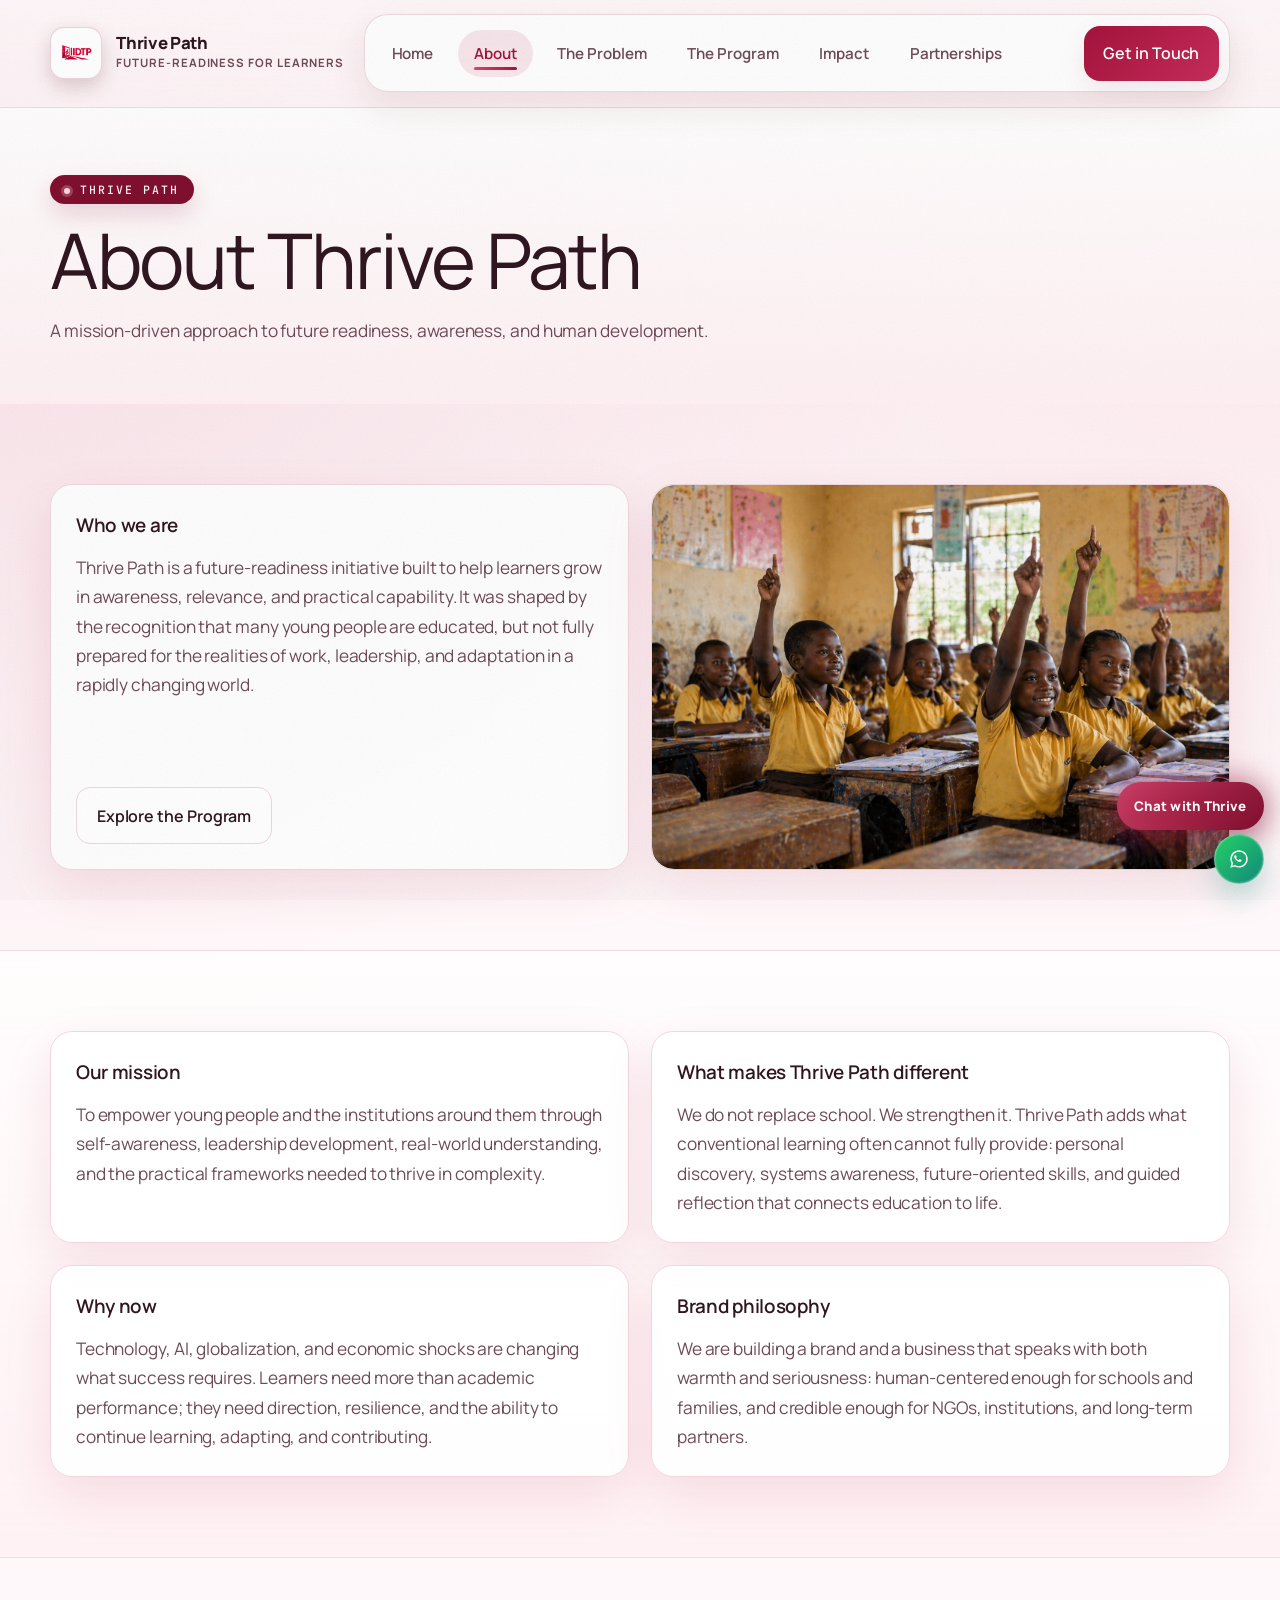
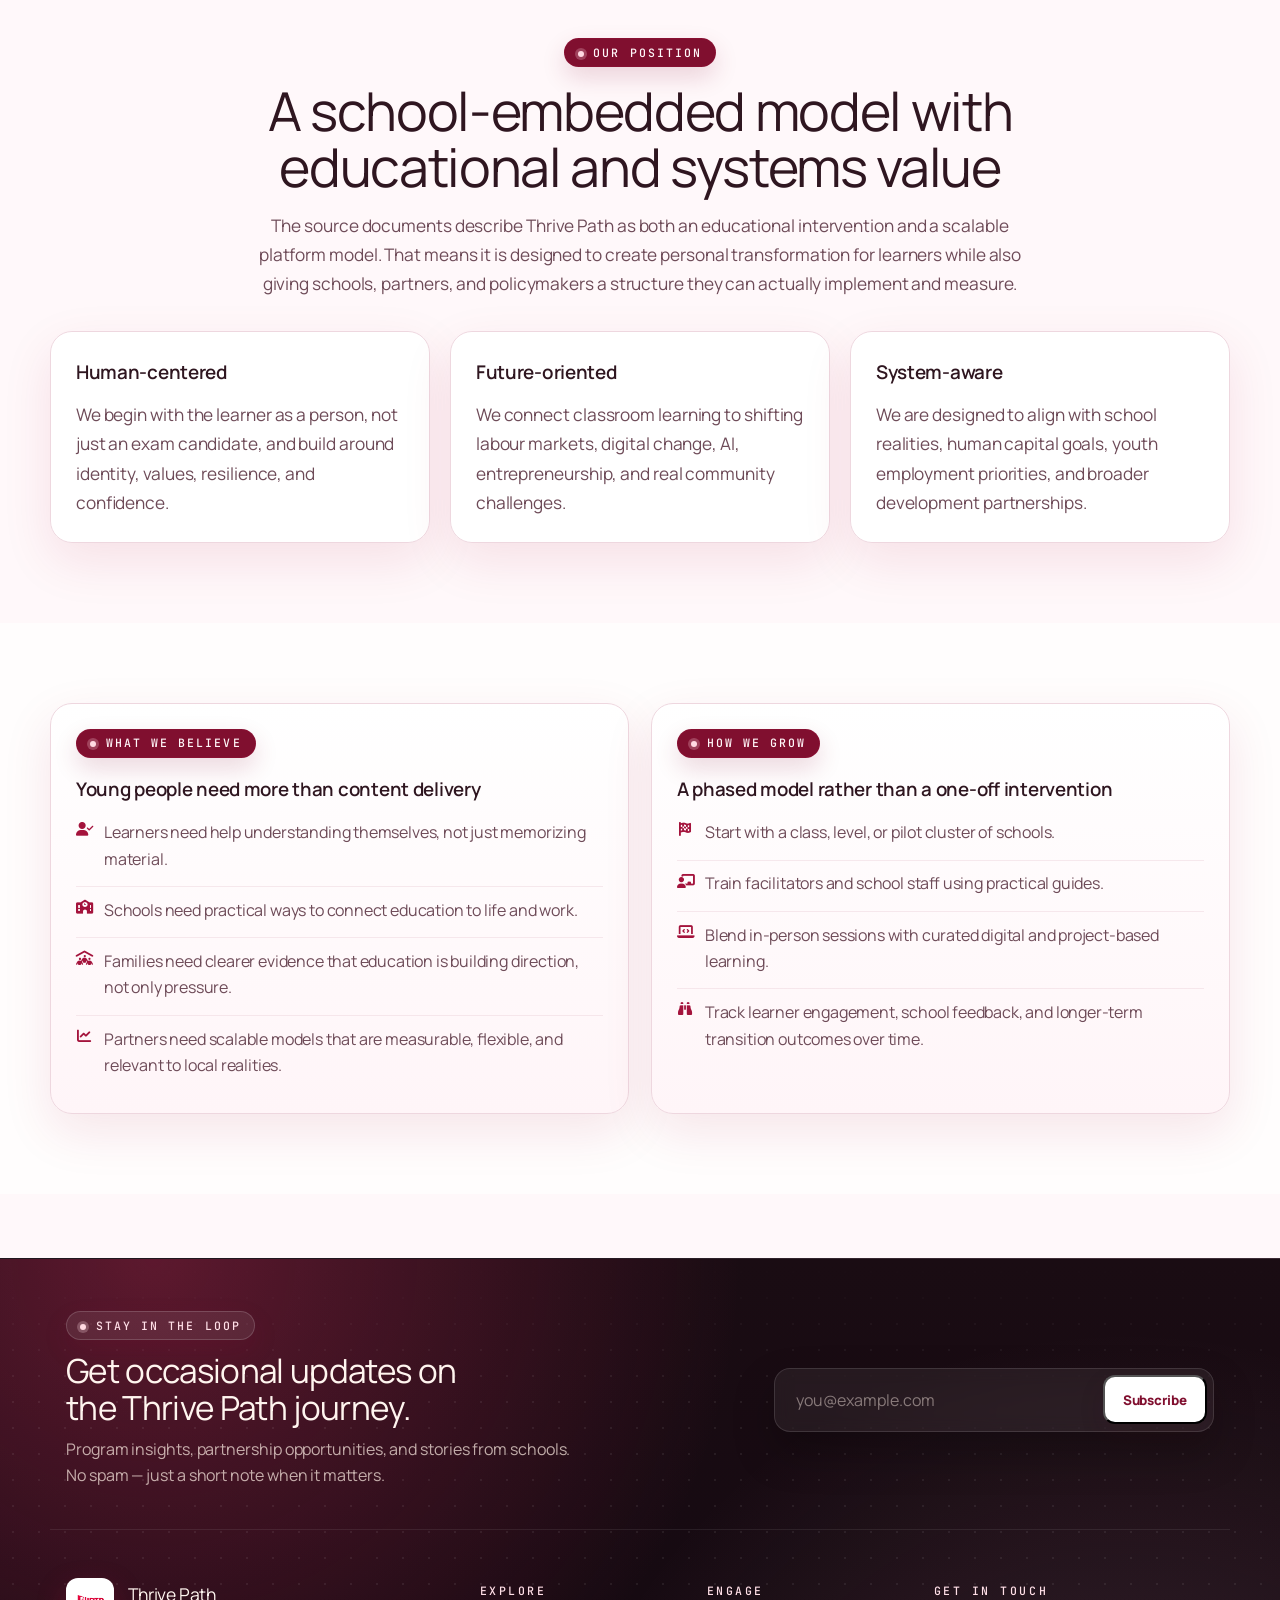
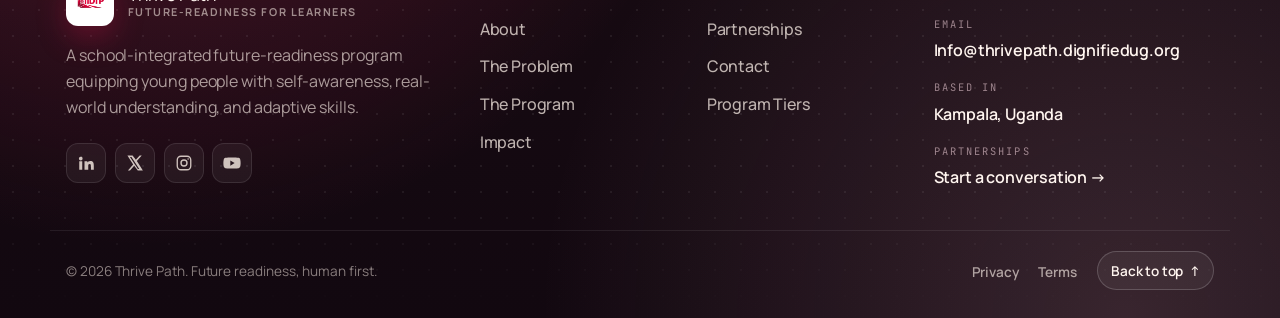
==== about.html @ e45f413d "latest" ====
<!DOCTYPE html>
<html lang="en">
<head>
<meta charset="UTF-8" />
<meta name="viewport" content="width=device-width, initial-scale=1.0" />
<title>Thrive Path | About</title>
<link rel="stylesheet" href="styles.css?v=20260426" />
<link rel="stylesheet" href="https://cdnjs.cloudflare.com/ajax/libs/font-awesome/6.5.2/css/all.min.css" />
</head>
<body class="page-about">
<nav class="navbar">
  <div class="nav-container">
    <a href="index.html" class="logo">
      <span class="logo-mark logo-mark-image"><img class="logo-image" src="assets/IDPT.png" alt="Thrive Path logo" /></span>
      <span class="logo-lockup">
        <span class="logo-text">Thrive Path</span>
        <span class="logo-tag">Future-readiness for learners</span>
      </span>
    </a>
    <button class="nav-toggle" type="button" aria-expanded="false" aria-controls="site-menu" aria-label="Open navigation menu">
      <span class="nav-toggle-bar"></span>
      <span class="nav-toggle-bar"></span>
      <span class="nav-toggle-bar"></span>
    </button>
    <div class="nav-panel" id="site-menu">
      <ul class="nav-links">
        <li><a href="index.html">Home</a></li>
        <li><a href="about.html" class="active">About</a></li>
        <li><a href="problem.html">The Problem</a></li>
        <li><a href="program.html">The Program</a></li>
        <li><a href="impact.html">Impact</a></li>
        <li><a href="partnerships.html">Partnerships</a></li>
      </ul>
      <div class="nav-cta"><a href="contact.html" class="btn-primary">Get in Touch</a></div>
    </div>
  </div>
</nav>
<section class="page-hero">
  <div class="container">
    <p class="eyebrow">Thrive Path</p>
    <h1>About Thrive Path</h1>
    <p>A mission-driven approach to future readiness, awareness, and human development.</p>
  </div>
</section>

<section class="section">
  <div class="container two-column">
    <div class="content-card"><h3>Who we are</h3><p>Thrive Path is a future-readiness initiative built to help learners grow in awareness, relevance, and practical capability. It was shaped by the recognition that many young people are educated, but not fully prepared for the realities of work, leadership, and adaptation in a rapidly changing world.</p><div class="card-actions"><a class="btn btn-outline" href="program.html">Explore the Program</a></div></div>
    <div class="image-card"><img src="assets/school.png" alt="School community and learning environment"></div>
  </div>
</section>
<section class="section section-soft">
  <div class="container content-grid">
    <div class="content-card"><h3>Our mission</h3><p>To empower young people and the institutions around them through self-awareness, leadership development, real-world understanding, and the practical frameworks needed to thrive in complexity.</p></div>
    <div class="content-card"><h3>What makes Thrive Path different</h3><p>We do not replace school. We strengthen it. Thrive Path adds what conventional learning often cannot fully provide: personal discovery, systems awareness, future-oriented skills, and guided reflection that connects education to life.</p></div>
    <div class="content-card"><h3>Why now</h3><p>Technology, AI, globalization, and economic shocks are changing what success requires. Learners need more than academic performance; they need direction, resilience, and the ability to continue learning, adapting, and contributing.</p></div>
    <div class="content-card"><h3>Brand philosophy</h3><p>We are building a brand and a business that speaks with both warmth and seriousness: human-centered enough for schools and families, and credible enough for NGOs, institutions, and long-term partners.</p></div>
  </div>
</section>

<section class="section">
  <div class="container">
    <div class="section-heading center">
      <p class="eyebrow">Our Position</p>
      <h2>A school-embedded model with educational and systems value</h2>
      <p>The source documents describe Thrive Path as both an educational intervention and a scalable platform model. That means it is designed to create personal transformation for learners while also giving schools, partners, and policymakers a structure they can actually implement and measure.</p>
    </div>
    <div class="card-grid three">
      <div class="audience-card"><h3>Human-centered</h3><p>We begin with the learner as a person, not just an exam candidate, and build around identity, values, resilience, and confidence.</p></div>
      <div class="audience-card"><h3>Future-oriented</h3><p>We connect classroom learning to shifting labour markets, digital change, AI, entrepreneurship, and real community challenges.</p></div>
      <div class="audience-card"><h3>System-aware</h3><p>We are designed to align with school realities, human capital goals, youth employment priorities, and broader development partnerships.</p></div>
    </div>
  </div>
</section>

<section class="section section-light">
  <div class="container two-column">
    <div class="panel-card">
      <p class="eyebrow">What We Believe</p>
      <h3>Young people need more than content delivery</h3>
      <ul class="list list-modern-about">
        <li><i class="fa-solid fa-user-check" aria-hidden="true"></i><span>Learners need help understanding themselves, not just memorizing material.</span></li>
        <li><i class="fa-solid fa-school" aria-hidden="true"></i><span>Schools need practical ways to connect education to life and work.</span></li>
        <li><i class="fa-solid fa-people-roof" aria-hidden="true"></i><span>Families need clearer evidence that education is building direction, not only pressure.</span></li>
        <li><i class="fa-solid fa-chart-line" aria-hidden="true"></i><span>Partners need scalable models that are measurable, flexible, and relevant to local realities.</span></li>
      </ul>
    </div>
    <div class="panel-card">
      <p class="eyebrow">How We Grow</p>
      <h3>A phased model rather than a one-off intervention</h3>
      <ul class="list list-modern-about">
        <li><i class="fa-solid fa-flag-checkered" aria-hidden="true"></i><span>Start with a class, level, or pilot cluster of schools.</span></li>
        <li><i class="fa-solid fa-chalkboard-user" aria-hidden="true"></i><span>Train facilitators and school staff using practical guides.</span></li>
        <li><i class="fa-solid fa-laptop-code" aria-hidden="true"></i><span>Blend in-person sessions with curated digital and project-based learning.</span></li>
        <li><i class="fa-solid fa-binoculars" aria-hidden="true"></i><span>Track learner engagement, school feedback, and longer-term transition outcomes over time.</span></li>
      </ul>
    </div>
  </div>
</section>

<footer class="site-footer">
  <div class="footer-wash" aria-hidden="true"></div>
  <div class="container footer-cta">
    <div class="footer-cta-copy">
      <p class="eyebrow eyebrow-light">Stay in the loop</p>
      <h2>Get occasional updates on the Thrive Path journey.</h2>
      <p>Program insights, partnership opportunities, and stories from schools. No spam &mdash; just a short note when it matters.</p>
    </div>
    <form class="footer-subscribe" onsubmit="event.preventDefault(); this.querySelector('.footer-subscribe-msg').hidden=false; this.reset();">
      <label class="sr-only" for="footer-email">Email address</label>
      <div class="footer-subscribe-row">
        <input id="footer-email" type="email" name="email" placeholder="you@example.com" required autocomplete="email" />
        <button type="submit" class="btn btn-solid">Subscribe</button>
      </div>
      <p class="footer-subscribe-msg" hidden>Thanks &mdash; we&rsquo;ll be in touch.</p>
    </form>
  </div>

  <div class="container footer-grid">
    <div class="footer-brand-col">
      <div class="footer-brand">
        <span class="logo-mark logo-mark-image"><img class="logo-image" src="assets/IDPT.png" alt="Thrive Path logo" /></span>
        <span class="footer-brand-text">
          <span class="logo-text">Thrive Path</span>
          <span class="logo-tag">Future-readiness for learners</span>
        </span>
      </div>
      <p class="footer-text">A school-integrated future-readiness program equipping young people with self-awareness, real-world understanding, and adaptive skills.</p>
      <ul class="footer-social" aria-label="Social links">
        <li><a href="#" aria-label="LinkedIn" title="LinkedIn"><svg viewBox="0 0 24 24" width="18" height="18" fill="currentColor" aria-hidden="true"><path d="M4.98 3.5A2.5 2.5 0 1 1 5 8.5a2.5 2.5 0 0 1-.02-5zM3 9.75h4V21H3zM10 9.75h3.8v1.55h.05c.53-.95 1.83-1.95 3.77-1.95 4.03 0 4.78 2.55 4.78 5.87V21H18.6v-4.9c0-1.17-.02-2.68-1.67-2.68-1.67 0-1.93 1.27-1.93 2.59V21H10z"/></svg></a></li>
        <li><a href="#" aria-label="X" title="X"><svg viewBox="0 0 24 24" width="18" height="18" fill="currentColor" aria-hidden="true"><path d="M18.244 2H21l-6.52 7.45L22.5 22h-6.77l-4.79-6.24L5.3 22H2.54l6.99-7.98L1.9 2h6.91l4.33 5.73L18.244 2zm-2.37 18h1.86L7.24 4H5.28l10.595 16z"/></svg></a></li>
        <li><a href="#" aria-label="Instagram" title="Instagram"><svg viewBox="0 0 24 24" width="18" height="18" fill="none" stroke="currentColor" stroke-width="1.8" aria-hidden="true"><rect x="3" y="3" width="18" height="18" rx="5"/><circle cx="12" cy="12" r="4"/><circle cx="17.5" cy="6.5" r="1" fill="currentColor" stroke="none"/></svg></a></li>
        <li><a href="#" aria-label="YouTube" title="YouTube"><svg viewBox="0 0 24 24" width="18" height="18" fill="currentColor" aria-hidden="true"><path d="M23 7.2a3 3 0 0 0-2.1-2.1C19.1 4.6 12 4.6 12 4.6s-7.1 0-8.9.5A3 3 0 0 0 1 7.2C.5 9 .5 12 .5 12s0 3 .5 4.8a3 3 0 0 0 2.1 2.1c1.8.5 8.9.5 8.9.5s7.1 0 8.9-.5a3 3 0 0 0 2.1-2.1c.5-1.8.5-4.8.5-4.8s0-3-.5-4.8zM9.75 15.5v-7L15.5 12z"/></svg></a></li>
      </ul>
    </div>

    <div class="footer-col">
      <h4>Explore</h4>
      <ul class="footer-links">
        <li><a href="about.html">About</a></li>
        <li><a href="problem.html">The Problem</a></li>
        <li><a href="program.html">The Program</a></li>
        <li><a href="impact.html">Impact</a></li>
      </ul>
    </div>

    <div class="footer-col">
      <h4>Engage</h4>
      <ul class="footer-links">
        <li><a href="partnerships.html">Partnerships</a></li>
        <li><a href="contact.html">Contact</a></li>
        <li><a href="partnerships.html#pricing">Program Tiers</a></li>
      </ul>
    </div>

    <div class="footer-col footer-contact">
      <h4>Get in touch</h4>
      <ul class="footer-contact-list">
        <li>
          <span class="footer-contact-label">Email</span>
          <a href="mailto:Info@thrivepath.dignifiedug.org">Info@thrivepath.dignifiedug.org</a>
        </li>
        <li>
          <span class="footer-contact-label">Based in</span>
          <span>Kampala, Uganda</span>
        </li>
        <li>
          <span class="footer-contact-label">Partnerships</span>
          <a href="contact.html">Start a conversation &rarr;</a>
        </li>
      </ul>
    </div>
  </div>

  <div class="container footer-bottom">
    <p>&copy; 2026 Thrive Path. Future readiness, human first.</p>
    <ul class="footer-meta">
      <li><a href="#">Privacy</a></li>
      <li><a href="#">Terms</a></li>
      <li><a href="#top" class="footer-top">Back to top <span aria-hidden="true">&uarr;</span></a></li>
    </ul>
  </div>
</footer>
<script src="script.js?v=20260427"></script>
</body>
</html>
---- styles.css ----
@import url('https://fonts.googleapis.com/css2?family=Manrope:wght@300..800&family=Instrument+Serif:ital@0;1&family=JetBrains+Mono:wght@400;500;600&display=swap');

:root{
  --primary:#A4133C;
  --primary-2:#C72C5A;
  --primary-deep:#800F2F;
  --primary-soft:#F7DCE3;
  --primary-wash:#FFF1F4;
  --secondary:#B11D46;
  --secondary-2:#D1496E;
  --accent:#E7A8BA;
  --accent-soft:#FCEEF2;
  --text:#2F1620;
  --muted:#6E4B58;
  --bg:#fff8fa;
  --bg-2:#fff1f4;
  --surface:#ffffff;
  --surface-2:#fff6f8;
  --line:#eed7df;
  --shadow:0 18px 50px rgba(164,19,60,.10);
  --shadow-soft:0 10px 28px rgba(96,25,44,.08);
  --radius:22px;
  --container:1180px;
}


*{margin:0;padding:0;box-sizing:border-box}
html{scroll-behavior:auto}
body{
  font-family:'Manrope',-apple-system,BlinkMacSystemFont,'Segoe UI',Arial,sans-serif;
  font-feature-settings:'ss01','ss02','cv11','liga','kern';
  background:
    radial-gradient(circle at top left, rgba(201,24,74,.12), transparent 28%),
    radial-gradient(circle at top right, rgba(255,117,143,.12), transparent 24%),
    var(--bg);
  color:var(--text);
  line-height:1.65;
  letter-spacing:-.011em;
}
a{text-decoration:none;color:inherit}
img{max-width:100%;display:block}
.container{
  width:calc(100% - 2rem);
  max-width:var(--container);
  margin:0 auto;
}
.home-page{
  background:#f6f1eb;
}
.navbar{
  position:sticky;top:0;z-index:1000;
  padding:.9rem 0;
  background:linear-gradient(180deg, rgba(255,248,250,.95) 0%, rgba(255,248,250,.78) 100%);
  -webkit-backdrop-filter:blur(16px);
  backdrop-filter:blur(16px);
  border-bottom:1px solid rgba(238,215,223,.85);
}
.home-page .navbar{
  background:linear-gradient(180deg, rgba(22,14,10,.78) 0%, rgba(22,14,10,.42) 100%);
  border-bottom:1px solid rgba(255,255,255,.12);
}
.nav-container{
  width:min(var(--container),calc(100% - 2rem));
  margin:0 auto;
  display:flex;align-items:center;justify-content:space-between;gap:1.25rem;
}
.logo{display:flex;align-items:center;gap:.9rem;font-weight:800;flex-shrink:0}
.logo-mark{
  width:56px;height:56px;border-radius:18px;
  display:inline-flex;align-items:center;justify-content:center;
  background:linear-gradient(135deg,var(--secondary-2),var(--primary));
  color:#fff;font-weight:800;box-shadow:var(--shadow-soft)
}
.logo-mark-image{
  overflow:hidden;
  padding:6px;
  background:#ffffff;
  border:1px solid rgba(164,19,60,.18);
  box-shadow:0 8px 20px rgba(60,6,24,.18), inset 0 0 0 1px rgba(255,255,255,.6);
}
.home-page .logo-mark-image{
  background:#ffffff;
  border-color:rgba(255,255,255,.7);
  box-shadow:0 10px 24px rgba(0,0,0,.35), inset 0 0 0 1px rgba(255,255,255,.6);
}
.logo-image{
  width:100%;
  height:100%;
  object-fit:contain;
  display:block;
}
.logo-lockup{display:flex;flex-direction:column;gap:.05rem}
.logo-text{font-size:1.05rem;letter-spacing:-.02em;line-height:1.1}
.logo-tag{
  font-size:.72rem;
  letter-spacing:.08em;
  text-transform:uppercase;
  color:var(--muted);
  font-weight:700;
}
.home-page .logo-text,
.home-page .logo-tag{
  color:#f6ede4;
}
.home-page .logo-mark{
  background:#ffffff;
  box-shadow:none;
}
.nav-panel{
  display:flex;
  align-items:center;
  justify-content:space-between;
  gap:.9rem;
  flex:1;
  padding:.65rem;
  border:1px solid rgba(238,215,223,.95);
  border-radius:24px;
  background:rgba(255,255,255,.82);
  box-shadow:0 14px 36px rgba(96,25,44,.10);
}
.home-page .nav-panel{
  background:rgba(42,28,21,.5);
  border-color:rgba(255,255,255,.12);
  box-shadow:0 14px 36px rgba(0,0,0,.22);
}
.nav-toggle{
  display:none;
  width:34px;
  height:34px;
  padding:0;
  border:none;
  border-radius:0;
  background:transparent;
  color:#7c8794;
  align-items:center;
  justify-content:center;
  flex-direction:column;
  gap:5px;
  cursor:pointer;
}
.nav-toggle:focus-visible{
  outline:2px solid rgba(164,19,60,.22);
  outline-offset:4px;
}
.nav-toggle-bar{
  display:block;
  width:22px;
  height:2.5px;
  border-radius:999px;
  background:currentColor;
  transform-origin:center;
  transition:transform .12s ease, opacity .12s ease;
}
.nav-toggle-bar + .nav-toggle-bar{margin-top:0}
.nav-toggle[aria-expanded="true"] .nav-toggle-bar:nth-child(1){
  transform:translateY(6.5px) rotate(45deg);
}
.nav-toggle[aria-expanded="true"] .nav-toggle-bar:nth-child(2){
  opacity:0;
}
.nav-toggle[aria-expanded="true"] .nav-toggle-bar:nth-child(3){
  transform:translateY(-6.5px) rotate(-45deg);
}
.nav-links{
  list-style:none;
  display:flex;
  gap:.55rem;
  flex-wrap:wrap;
  align-items:center;
}
.nav-links a{
  color:var(--muted);
  font-size:.95rem;
  font-weight:700;
  padding:.8rem 1rem;
  position:relative;
  transition:color .12s ease, background-color .12s ease;
  border-radius:999px;
  line-height:1;
}
.home-page .nav-links a{
  color:rgba(255,245,235,.82);
}
.nav-links a:hover,
.nav-links a.active{
  color:var(--primary);
  background:linear-gradient(180deg, rgba(164,19,60,.10) 0%, rgba(201,24,74,.10) 100%);
}
.home-page .nav-links a:hover,
.home-page .nav-links a.active{
  color:#fff6ea;
  background:rgba(255,255,255,.08);
}
.nav-links a.active::after{
  content:"";position:absolute;left:1rem;right:1rem;bottom:.45rem;height:3px;
  background:linear-gradient(90deg,var(--secondary-2),var(--primary));
  border-radius:999px;
}
.home-page .nav-links a.active::after{
  background:linear-gradient(90deg, var(--primary-soft), var(--primary-2));
}
.nav-cta .btn-primary{
  display:inline-flex;align-items:center;justify-content:center;
  min-height:52px;
  padding:.9rem 1.2rem;border-radius:16px;
  background:linear-gradient(135deg,var(--primary),var(--primary-2));
  color:#fff;font-weight:700;box-shadow:var(--shadow-soft);
  transition:background-color .12s ease, box-shadow .12s ease;
}
.home-page .nav-cta .btn-primary{
  background:linear-gradient(135deg, var(--secondary-2), var(--primary-deep));
  color:#fff7f9;
}
.nav-cta .btn-primary:hover,
.nav-cta .btn-primary.active{
  box-shadow:0 12px 24px rgba(164,19,60,.16);
}
.nav-cta .btn-primary.active{
  background:linear-gradient(135deg,var(--secondary-2),var(--primary));
}
.hero{
  padding:5.8rem 0 4.5rem;
}
.home-page .hero{
  position:relative;
  min-height:calc(100vh - 88px);
  padding:8.5rem 0 6rem;
  display:flex;
  align-items:flex-end;
  background:
    linear-gradient(90deg, rgba(18,11,7,.82) 0%, rgba(18,11,7,.55) 38%, rgba(18,11,7,.35) 100%),
    linear-gradient(180deg, rgba(14,9,6,.42) 0%, rgba(14,9,6,.16) 32%, rgba(14,9,6,.56) 100%),
    url("assets/lamps.jpg") center center / cover no-repeat;
}
.home-page .hero::after{
  content:"";
  position:absolute;
  inset:0;
  background:
    radial-gradient(circle at 72% 32%, rgba(231,168,186,.22), transparent 18%),
    radial-gradient(circle at 84% 18%, rgba(164,19,60,.14), transparent 16%);
  pointer-events:none;
}
.hero-grid,.two-column,.highlight-block,.footer-grid,.callout,.content-grid,.metric-grid,.timeline-grid,.three-column{
  display:grid;gap:1.35rem
}
.hero-grid{grid-template-columns:1.03fr .97fr;align-items:center}
.home-page .hero-grid{
  position:relative;
  z-index:1;
  grid-template-columns:minmax(0, 760px);
}
p.eyebrow,
.page-hero p.eyebrow,
.section p.eyebrow,
.media-note p.eyebrow{
  display:inline-block;
  margin-bottom:1rem;
  padding:.48rem .82rem;
  border:1px solid rgba(164,19,60,.22);
  border-radius:999px;
  background:var(--primary-deep);
  color:#fff7f9;
  text-transform:uppercase;
  letter-spacing:.14em;
  font-size:.9rem;
  font-weight:800;
  line-height:1;
  max-width:max-content;
  box-shadow:0 10px 24px rgba(128,15,47,.16);
}
p.eyebrow::before,
.page-hero p.eyebrow::before,
.section p.eyebrow::before,
.media-note p.eyebrow::before{
  content:none;
}
.home-page p.eyebrow{
  border-color:rgba(255,255,255,.14);
  background:#fff7f9;
  color:var(--primary-deep);
  text-shadow:0 1px 8px rgba(0,0,0,.16);
}
.home-page p.eyebrow::before{
  content:none;
}
.hero h1,.page-hero h1{
  font-size:clamp(2.7rem,5vw,4.9rem);
  line-height:1.02;letter-spacing:-.04em;margin-bottom:1rem;max-width:820px;
}
.home-page .hero-copy{
  padding:clamp(1.5rem, 2.4vw, 2.1rem);
  border:1px solid rgba(255,255,255,.12);
  border-radius:28px;
  background:linear-gradient(180deg, rgba(44,10,22,.74) 0%, rgba(44,10,22,.52) 100%);
  box-shadow:0 24px 60px rgba(52,10,24,.26);
  -webkit-backdrop-filter:blur(10px);
  backdrop-filter:blur(10px);
}
.home-page .hero h1,
.home-page .hero-text,
.home-page .hero-note{
  color:#fff7ef;
}
.hero-text,.page-hero p{
  color:var(--muted);font-size:1.1rem;max-width:760px;margin-bottom:1.45rem;
}
.home-page .hero-text{
  color:rgba(255,244,232,.84);
}
.hero-actions,.callout-actions{display:flex;gap:1rem;flex-wrap:wrap}
.hero-note{margin-top:.2rem;max-width:640px;color:var(--muted);font-size:.96rem}
.home-page .hero-note{
  color:rgba(255,244,232,.72);
}
.home-page .hero .btn-solid{
  background:linear-gradient(135deg, var(--secondary-2), var(--primary));
  color:#fff7f9;
  box-shadow:0 18px 34px rgba(82,14,35,.28);
}
.home-page .hero .btn-outline{
  background:rgba(255,255,255,.06);
  border-color:rgba(255,255,255,.22);
  color:#fff7ef;
}
.hero-visual{
  position:relative;
  min-height:540px;
}
.home-page .hero-visual{
  display:none;
}
.hero-card{
  position:absolute;
  border:1px solid var(--line);
  border-radius:24px;
  background:rgba(255,255,255,.9);
  box-shadow:var(--shadow);
  overflow:hidden;
}
.hero-card.main{inset:30px 0 40px 80px}
.hero-card.small-top{top:0;left:10px;width:180px}
.hero-card.small-bottom{right:10px;bottom:0;width:220px}
.hero-card img{
  width:100%;
  height:100%;
  object-fit:contain;
  object-position:center;
  background:#fff;
}
.hero-chip{
  position:absolute;
  display:inline-flex;align-items:center;gap:.55rem;
  background:#fff;border:1px solid var(--line);border-radius:999px;
  padding:.75rem 1rem;box-shadow:var(--shadow-soft);font-size:.92rem;font-weight:700;color:var(--text)
}
.hero-chip.one{left:0;top:220px}
.hero-chip.two{right:0;top:120px}
.hero-chip-dot{width:10px;height:10px;border-radius:50%;background:linear-gradient(135deg,var(--secondary),var(--primary))}
.panel-card,.feature-card,.audience-card,.trust-item,.content-card,.quote-card,.pricing-card,.metric-card,.timeline-card,.table-card,.mini-card,.image-card{
  background:rgba(255,255,255,.92);
  border:1px solid var(--line);
  border-radius:var(--radius);
  box-shadow:var(--shadow);
}
.panel-card,.feature-card,.audience-card,.content-card,.quote-card,.pricing-card,.metric-card,.timeline-card,.table-card,.mini-card,.image-card{padding:1.55rem}
.panel-card,.feature-card,.audience-card,.content-card,.quote-card,.pricing-card,.metric-card,.timeline-card,.table-card{
  display:flex;
  flex-direction:column;
  height:100%;
}
.image-card{padding:0;overflow:hidden}
.image-card img{
  width:100%;
  height:100%;
  object-fit:cover;
  object-position:center;
  background:transparent;
  border-radius:inherit;
}
.feature-image{
  width:100%;
  display:block;
  margin-bottom:1.1rem;
  border-radius:18px;
  object-fit:contain;
  object-position:center;
  background:#fff;
  box-shadow:var(--shadow-soft);
}
.media-story{
  display:grid;
  gap:1rem;
}
.balanced-columns{
  align-items:stretch;
}
.split-card{
  height:100%;
  display:flex;
  flex-direction:column;
}
.split-card--copy{
  justify-content:center;
}
.split-card--media{
  gap:1rem;
  overflow:hidden;
}
.split-visual{
  flex:0 0 auto;
}
.media-frame{
  padding:0;
  background:linear-gradient(180deg, rgba(255,255,255,.98) 0%, rgba(255,245,248,.95) 100%);
  border:1px solid rgba(238,215,223,.95);
  border-radius:28px;
  box-shadow:var(--shadow);
  overflow:hidden;
}
.media-frame img{
  width:100%;
  display:block;
  border-radius:inherit;
  object-fit:cover;
  object-position:center;
  background:transparent;
}
.media-frame video{
  width:100%;
  max-width:100%;
  height:auto;
  max-height:520px;
  display:block;
  aspect-ratio:16 / 9;
  object-fit:contain;
  border-radius:20px;
  background:#12080d;
}
.media-frame.portrait video{aspect-ratio:4 / 3}
.media-frame.square video{aspect-ratio:6 / 5}
.media-frame audio{
  width:100%;
  max-width:100%;
  display:block;
}
.panel-card audio{
  margin-top:1rem;
}
.media-caption{
  margin:.75rem 0 0;
  font-size:.9rem;
  color:var(--muted);
}
.media-frame.portrait img{aspect-ratio:4 / 3}
.media-frame.square img{aspect-ratio:6 / 5}
.media-note{
  display:grid;
  align-content:start;
  gap:.9rem;
}
.media-note h3,
.media-note p,
.media-note ul{
  margin:0;
}
.media-note p.eyebrow{
  margin:0 0 1rem;
}
.media-note h3{font-size:1.3rem}
.panel-card{
  background:linear-gradient(180deg,#ffffff 0%, #fff5f8 100%);
}
.panel-card ul,.list{list-style:none;display:grid;gap:.8rem}
.panel-card li,.list li{
  padding:.9rem 1rem;border:1px solid var(--line);border-radius:16px;
  background:linear-gradient(180deg,#ffffff 0%, #fff8fa 100%);
  color:var(--muted)
}
.btn{
  display:inline-flex;align-items:center;justify-content:center;
  min-height:50px;padding:.9rem 1.25rem;border-radius:14px;
  font-weight:700;transition:background-color .12s ease, color .12s ease, border-color .12s ease
}
.btn-solid{
  color:#fff;background:linear-gradient(135deg,var(--primary),var(--primary-2));
  box-shadow:var(--shadow-soft)
}
.btn-outline{
  background:#fff;border:1px solid var(--line);color:var(--text)
}
.card-actions{
  margin-top:auto;
  padding-top:1.1rem;
  display:flex;
  gap:.85rem;
  flex-wrap:wrap;
}
.card-actions .btn{
  min-width:148px;
}
.section{padding:5rem 0}
.section-light{background:rgba(255,255,255,.72)}
.section-soft{
  background:linear-gradient(180deg, rgba(255,255,255,.72) 0%, rgba(255,241,244,.96) 100%);
  border-top:1px solid rgba(238,215,223,.82);
  border-bottom:1px solid rgba(238,215,223,.82)
}
.section-heading{margin-bottom:2rem}
.section-heading.center{text-align:center;max-width:800px;margin:0 auto 2rem}
.section h2{font-size:clamp(2rem,4vw,3rem);line-height:1.08;letter-spacing:-.03em;margin-bottom:1rem}
.section p{color:var(--muted)}
.two-column{grid-template-columns:1fr 1fr;align-items:stretch}
.two-column > *,
.content-grid > *,
.three-column > *,
.metric-grid > *,
.timeline-grid > *,
.card-grid > *{
  height:100%;
}
.content-grid{
  grid-template-columns:repeat(2,1fr);
  align-items:stretch;
}
.three-column{grid-template-columns:repeat(3,1fr)}
.metric-grid{
  grid-template-columns:repeat(4,1fr);
  align-items:stretch;
}
.timeline-grid{
  grid-template-columns:repeat(3,1fr);
  align-items:stretch;
}
.card-grid{
  display:grid;
  gap:1.25rem;
  align-items:stretch;
}
.card-grid.two{grid-template-columns:repeat(2,1fr)}
.card-grid.three{grid-template-columns:repeat(3,1fr)}
.card-grid.four{grid-template-columns:repeat(4,1fr)}
.feature-card h3,.audience-card h3,.content-card h3,.quote-card h3,.pricing-card h3,.timeline-card h3,.table-card h3{margin-bottom:.75rem;font-size:1.18rem}
.icon-circle{
  width:50px;height:50px;border-radius:50%;
  background:linear-gradient(135deg, rgba(164,19,60,.12), rgba(201,24,74,.18));
  color:var(--primary);display:flex;align-items:center;justify-content:center;
  font-weight:800;margin-bottom:1rem
}
.trust-strip{padding:1rem 0 2rem}
.trust-grid{display:grid;grid-template-columns:repeat(4,1fr);gap:1rem}
.trust-item{padding:1.35rem}
.trust-item h2{font-size:1.55rem;margin-bottom:.4rem}
.highlight-block{
  grid-template-columns:1.05fr .95fr;align-items:stretch;
  background:linear-gradient(135deg,#fff1f4 0%, #fff8fa 100%);
  border:1px solid #eed7df;
  padding:2rem;border-radius:28px;box-shadow:var(--shadow)
}
.highlight-list{display:grid;gap:1rem}
.mini-card{
  min-height:84px;display:flex;align-items:center;
  background:rgba(255,255,255,.8)
}
.metric-card strong{
  display:block;font-size:1.7rem;line-height:1.1;
  color:var(--primary);margin-bottom:.45rem
}
.quote-card{
  border-left:6px solid var(--accent);
  background:linear-gradient(180deg,#fff 0%, #fff4f7 100%)
}
.two-column > .quote-card,
.two-column > .panel-card,
.two-column > .content-card,
.two-column > .image-card{
  align-self:stretch;
}
.page-contact .two-column.balanced-columns{
  grid-template-columns:.98fr 1.02fr;
  gap:1rem;
  align-items:start;
}
.page-contact .split-card{
  padding:1.35rem;
}
.page-contact .split-card--copy{
  justify-content:flex-start;
  gap:1rem;
}
.page-contact .split-card--copy .list{
  margin-top:.25rem;
}
.page-contact .split-card--media{
  gap:.85rem;
}
.page-contact .split-card--media .media-frame{
  padding:0;
}
.page-contact .media-frame.portrait img{
  aspect-ratio:16 / 10;
  max-height:280px;
}
.page-contact .media-note{
  gap:.7rem;
}
.page-contact .media-note h3{
  font-size:1.15rem;
  line-height:1.25;
}
.page-contact .media-note .list,
.page-contact .split-card--copy .list{
  gap:.7rem;
}
.page-contact .media-note .list li,
.page-contact .split-card--copy .list li{
  padding:.85rem .95rem;
}
.page-contact .contact-cta{
  margin-top:.35rem;
  padding-top:1rem;
  display:grid;
  gap:.85rem;
}
.page-contact .contact-cta p{
  margin:0;
  font-size:.95rem;
}
.page-contact .contact-cta .card-actions{
  padding-top:0;
}
.page-contact .contact-cta .btn{
  flex:1 1 180px;
}
.page-impact .split-card--copy{
  justify-content:flex-start;
  gap:1rem;
}
.page-impact .split-card .card-actions{
  margin-top:.35rem;
  padding-top:0;
}
.page-impact .impact-intro .two-column.balanced-columns{
  gap:1.5rem;
}
.page-impact .impact-intro .split-card{
  padding:1.75rem;
}
.page-impact .impact-intro .split-card--media{
  gap:1rem;
}
.page-impact .impact-intro .media-frame{
  padding:0;
}
.page-impact .impact-intro .media-frame.square img{
  aspect-ratio:5 / 4;
  max-height:360px;
}
.page-impact .impact-list,
.page-program .impact-list,
.page-problem .impact-list{
  list-style:none;
  display:grid;
  gap:.28rem;
  margin:0;
  padding:0;
}
.page-impact .impact-list li,
.page-program .impact-list li,
.page-problem .impact-list li{
  display:flex;
  align-items:flex-start;
  gap:.7rem;
  margin:0;
  padding:.65rem 0;
  border:none;
  background:transparent;
  color:var(--muted);
}
.page-impact .impact-list li + li,
.page-program .impact-list li + li,
.page-problem .impact-list li + li{
  border-top:1px solid rgba(238,215,223,.52);
}
.page-impact .impact-list li i,
.page-program .impact-list li i,
.page-problem .impact-list li i{
  width:28px;
  height:28px;
  margin-top:.1rem;
  color:var(--primary-deep);
  font-size:.78rem;
  flex:0 0 28px;
  display:inline-flex;
  align-items:center;
  justify-content:center;
  border-radius:9px;
  background:linear-gradient(135deg, var(--primary-wash), #fff);
  border:1px solid rgba(164,19,60,.18);
  box-shadow:0 4px 10px rgba(164,19,60,.08);
}
.page-impact .impact-list li span,
.page-program .impact-list li span,
.page-problem .impact-list li span{
  flex:1;
}
.page-impact .impact-list-compact li,
.page-program .impact-list-compact li,
.page-problem .impact-list-compact li{
  padding:.46rem 0;
}

.page-impact .impact-metrics .metric-card{
  padding:1.5rem;
}
.page-impact .impact-metrics .metric-card strong{
  font-size:1.5rem;
  margin-bottom:.55rem;
}
.page-about .list-modern-about{
  gap:.25rem;
  margin-top:.3rem;
}
.page-about .list-modern-about li{
  display:flex;
  align-items:flex-start;
  gap:.7rem;
  padding:.62rem 0;
  border:none;
  border-radius:0;
  background:transparent;
}
.page-about .list-modern-about li + li{
  border-top:1px solid rgba(238,215,223,.52);
}
.page-about .list-modern-about li i{
  width:17px;
  margin-top:.2rem;
  color:var(--primary);
  font-size:.88rem;
  flex:0 0 17px;
  text-align:center;
}
.page-about .list-modern-about li span{
  flex:1;
}
.page-partnerships .split-card--copy{
  justify-content:flex-start;
  gap:1rem;
}
.page-partnerships .split-card--copy .card-actions{
  margin-top:.35rem;
  padding-top:0;
}
.page-partnerships .page-hero{
  padding:3.2rem 0 1.7rem;
}
.page-partnerships .section{
  padding:3.5rem 0;
}
.page-partnerships .section-heading{
  margin-bottom:1.65rem;
}
.page-partnerships .partnership-intro .two-column.balanced-columns{
  grid-template-columns:1.06fr .94fr;
  gap:1.35rem;
  align-items:stretch;
}
.page-partnerships .partnership-intro .split-card{
  padding:1.5rem;
}
.page-partnerships .partnership-intro .split-card--copy{
  justify-content:space-between;
}
.page-partnerships .partnership-intro .split-card--copy h2{
  max-width:22ch;
}
.page-partnerships .partnership-intro .split-card--copy p{
  max-width:62ch;
}
.page-partnerships .partnership-intro .split-card--media{
  gap:1rem;
  background:linear-gradient(180deg, rgba(255,255,255,.96) 0%, rgba(255,244,247,.92) 100%);
}
.page-partnerships .partnership-intro .split-visual{
  padding:0;
  border:1px solid rgba(238,215,223,.82);
  border-radius:24px;
  background:rgba(255,255,255,.9);
}
.page-partnerships .partnership-intro .media-frame{
  padding:0;
  border-radius:20px;
}
.page-partnerships .partnership-intro .media-frame.portrait img{
  width:100%;
  max-height:360px;
  aspect-ratio:5 / 4;
}
.page-partnerships .partnership-intro .media-note{
  gap:.75rem;
}
.page-partnerships .partnership-intro .media-note h3{
  font-size:1.18rem;
  line-height:1.26;
}
.price{font-size:2rem;font-weight:800;color:var(--primary);margin:.2rem 0 .5rem}
.price-note{font-size:.92rem;color:var(--muted);margin-bottom:.85rem}
.page-partnerships .pricing-showcase .section-heading{
  position:relative;
  z-index:2;
  margin-bottom:1.65rem;
}
.page-partnerships .pricing-showcase .section-heading p{
  max-width:700px;
  margin-inline:auto;
}
.page-partnerships .pricing-showcase{
  position:relative;
  isolation:isolate;
}
.page-partnerships .pricing-showcase::before,
.page-partnerships .pricing-showcase::after{
  content:"";
  position:absolute;
  z-index:0;
  border-radius:50%;
  pointer-events:none;
}
.page-partnerships .pricing-showcase::before{
  width:320px;
  height:320px;
  top:70px;
  left:-90px;
  background:radial-gradient(circle, rgba(164,19,60,.14) 0%, rgba(164,19,60,0) 68%);
}
.page-partnerships .pricing-showcase::after{
  width:300px;
  height:300px;
  right:-80px;
  bottom:-26px;
  background:radial-gradient(circle, rgba(209,73,110,.16) 0%, rgba(209,73,110,0) 70%);
}
.page-partnerships .pricing-showcase .card-grid{
  position:relative;
  z-index:2;
  align-items:stretch;
  gap:1.35rem;
}
.page-partnerships .pricing-grid{
  grid-template-columns:repeat(3,minmax(0,1fr));
}
.page-partnerships .pricing-showcase .pricing-card{
  position:relative;
  padding:1.8rem 1.65rem 1.5rem;
  border-radius:28px;
  border:1px solid rgba(238,215,223,.58);
  background:
    linear-gradient(180deg, rgba(255,255,255,.98) 0%, rgba(255,245,248,.96) 100%);
  display:flex;
  flex-direction:column;
  gap:.6rem;
  box-shadow:0 24px 52px rgba(96,25,44,.12);
  overflow:hidden;
  transition:transform .24s ease, box-shadow .24s ease, border-color .24s ease;
}
.page-partnerships .pricing-showcase .pricing-card::after{
  content:"";
  position:absolute;
  inset:0;
  background:linear-gradient(150deg, rgba(255,255,255,.22) 0%, rgba(255,255,255,0) 50%);
  pointer-events:none;
}
.page-partnerships .pricing-showcase .pricing-card:hover{
  transform:translateY(-8px);
  box-shadow:0 30px 58px rgba(96,25,44,.17);
  border-color:rgba(164,19,60,.34);
}
.page-partnerships .pricing-card-head{
  margin-bottom:.05rem;
}
.page-partnerships .pricing-chip{
  display:inline-flex;
  align-items:center;
  gap:.45rem;
  width:max-content;
  margin-bottom:.4rem;
  padding:.42rem .8rem;
  border-radius:999px;
  border:1px solid rgba(164,19,60,.22);
  background:rgba(255,241,244,.95);
  color:var(--primary-deep);
  font-size:.78rem;
  font-weight:800;
  letter-spacing:.08em;
  text-transform:uppercase;
}
.page-partnerships .pricing-chip i{
  font-size:.78rem;
}
.page-partnerships .pricing-kicker{
  margin:.55rem 0 0;
  color:var(--muted);
  font-size:.86rem;
}
.page-partnerships .pricing-showcase .pricing-card h3{
  font-size:1.25rem;
  line-height:1.22;
  margin-bottom:.1rem;
}
.page-partnerships .pricing-showcase .price{
  display:flex;
  align-items:flex-end;
  flex-wrap:wrap;
  gap:.35rem;
  margin:.1rem 0 0;
}
.page-partnerships .price-unit{
  font-size:.9rem;
  font-weight:700;
  color:var(--muted);
  padding-bottom:.34rem;
}
.page-partnerships .pricing-showcase .price-note{
  display:flex;
  align-items:center;
  gap:.45rem;
  margin-bottom:.78rem;
}
.page-partnerships .pricing-showcase .price-note i{
  color:var(--primary);
  opacity:.95;
}
.page-partnerships .pricing-points{
  list-style:none;
  display:grid;
  gap:.3rem;
  margin:0;
  padding:0;
}
.page-partnerships .pricing-points li{
  display:flex;
  align-items:flex-start;
  gap:.65rem;
  margin:0;
  padding:.56rem 0;
  color:var(--muted);
  line-height:1.5;
}
.page-partnerships .pricing-points li i{
  width:16px;
  margin-top:.22rem;
  color:var(--primary);
  font-size:.84rem;
  flex:0 0 16px;
  text-align:center;
}
.page-partnerships .pricing-points li span{
  flex:1;
}
.page-partnerships .pricing-points li + li{
  border-top:1px solid rgba(238,215,223,.5);
}
.page-partnerships .pricing-footer{
  margin-top:auto;
  padding-top:.9rem;
  border-top:1px solid rgba(238,215,223,.45);
  font-size:.92rem;
  color:var(--primary-deep);
  font-weight:700;
}
.page-partnerships .pricing-actions{
  padding-top:.95rem;
}
.page-partnerships .pricing-actions .btn{
  width:100%;
  min-height:46px;
  border-radius:13px;
}
.page-partnerships .pricing-card--featured{
  transform:translateY(-10px);
  background:linear-gradient(160deg, rgba(164,19,60,.10) 0%, rgba(255,248,250,.98) 45%, rgba(255,238,244,.98) 100%);
  border-color:rgba(164,19,60,.33);
  box-shadow:0 34px 64px rgba(128,15,47,.2);
}
.page-partnerships .pricing-card--featured .pricing-chip{
  background:linear-gradient(135deg, var(--secondary-2), var(--primary));
  border-color:transparent;
  color:#fff9fb;
}
.page-partnerships .pricing-card--featured .pricing-kicker{
  color:var(--primary-deep);
}
.page-partnerships .section-light .list-modern{
  gap:.25rem;
  margin-top:.25rem;
  padding-left:.35rem;
}
.page-partnerships .section-light .list-modern li{
  display:flex;
  align-items:flex-start;
  gap:.72rem;
  padding:.72rem 0;
  border:none;
  border-radius:0;
  background:transparent;
}
.page-partnerships .section-light .list-modern li + li{
  border-top:1px solid rgba(238,215,223,.5);
}
.page-partnerships .section-light .list-modern li i{
  width:18px;
  margin-top:.18rem;
  color:var(--primary);
  font-size:.9rem;
  flex:0 0 18px;
  text-align:center;
}
.page-partnerships .section-light .list-modern li span{
  flex:1;
}
.table-card table{width:100%;border-collapse:collapse}
.table-card th,.table-card td{
  text-align:left;padding:.95rem .7rem;border-bottom:1px solid var(--line);vertical-align:top
}
.table-card th{font-size:.92rem;color:var(--primary)}
.page-hero{
  padding:4.2rem 0 2.2rem;
  background:linear-gradient(180deg, rgba(255,255,255,.94) 0%, rgba(255,241,244,.94) 100%)
}
.logo-cloud{
  display:grid;grid-template-columns:repeat(4,1fr);gap:1rem;margin-top:1rem
}
.logo-pill{
  background:#fff;border:1px solid var(--line);border-radius:18px;padding:1rem 1.1rem;
  color:var(--muted);font-weight:700;text-align:center;box-shadow:var(--shadow-soft)
}
.site-footer{
  background:linear-gradient(180deg,#fff2f5 0%, #fff8fa 100%);
  border-top:1px solid var(--line);
  color:var(--muted);padding:3rem 0;margin-top:2rem
}
.footer-grid{grid-template-columns:1.4fr 1fr 1fr}
.footer-brand{display:flex;align-items:center;gap:.75rem;margin-bottom:.8rem}
.footer-text{max-width:360px}
.site-footer h4{margin-bottom:1rem;color:var(--text)}
.footer-links{list-style:none;display:grid;gap:.7rem}
.footer-bottom{
  margin-top:2rem;
  padding-top:1.25rem;
  border-top:1px solid rgba(164,19,60,.16);
  text-align:center;
}
.footer-bottom p{
  margin:0;
  color:var(--muted);
  font-size:.95rem;
}
@media (min-width:1280px){
  .page-impact .page-hero{
    padding:3.2rem 0 1.8rem;
  }
  .page-impact .section{
    padding:3.55rem 0;
  }
  .page-impact .section-heading{
    margin-bottom:1.8rem;
  }
  .page-impact .impact-intro .split-card{
    padding:1.5rem;
  }
  .page-impact .impact-intro .media-frame.square img{
    max-height:340px;
  }
  .page-partnerships .container,
  .page-partnerships .nav-container{
    width:min(1320px,calc(100% - 2rem));
  }
  .page-partnerships .page-hero{
    padding:3.4rem 0 1.9rem;
  }
  .page-partnerships .page-hero h1{
    font-size:clamp(2.2rem,3.5vw,3.4rem);
    margin-bottom:.6rem;
    max-width:900px;
  }
  .page-partnerships .page-hero p{
    font-size:1rem;
    margin-bottom:0;
  }
  .page-partnerships .section{
    padding:3.75rem 0;
  }
  .page-partnerships .two-column.balanced-columns{
    grid-template-columns:.96fr 1.04fr;
    gap:1rem;
  }
  .page-partnerships .split-card{
    padding:1.2rem;
  }
  .page-partnerships .partnership-intro .two-column.balanced-columns{
    gap:1rem;
  }
  .page-partnerships .partnership-intro .split-card{
    padding:1.2rem;
  }
  .page-partnerships .partnership-intro .media-frame.portrait img{
    max-height:300px;
  }
  .page-partnerships .split-card--media{
    gap:.7rem;
  }
  .page-partnerships .media-frame{
    padding:0;
  }
  .page-partnerships .media-frame.portrait img{
    aspect-ratio:auto;
    height:auto;
    max-height:520px;
    object-fit:cover;
    object-position:center;
    background:transparent;
  }
  .page-partnerships .section h2{
    font-size:clamp(2rem,3vw,3rem);
    margin-bottom:.75rem;
  }
  .page-partnerships .section-heading{
    margin-bottom:1.8rem;
  }
  .page-partnerships .content-card,
  .page-partnerships .panel-card,
  .page-partnerships .quote-card,
  .page-partnerships .pricing-card{
    padding:1.2rem;
  }
  .page-partnerships .pricing-card h3,
  .page-partnerships .content-card h3,
  .page-partnerships .panel-card h3{
    font-size:1.05rem;
    margin-bottom:.55rem;
  }
  .page-partnerships .pricing-showcase .pricing-card{
    padding:1.35rem 1.15rem 1.2rem;
    gap:.45rem;
  }
  .page-partnerships .pricing-card--featured{
    transform:translateY(-6px);
  }
  .page-partnerships .pricing-showcase .pricing-card h3{
    font-size:1.08rem;
    margin-bottom:.15rem;
  }
  .page-partnerships .pricing-kicker{
    font-size:.8rem;
    margin-top:.45rem;
  }
  .page-partnerships .price{
    font-size:1.6rem;
    margin:.1rem 0 .3rem;
  }
  .page-partnerships .price-unit{
    font-size:.82rem;
    padding-bottom:.27rem;
  }
  .page-partnerships .price-note{
    margin-bottom:.55rem;
  }
  .page-partnerships .pricing-points{
    gap:.24rem;
  }
  .page-partnerships .pricing-points li{
    padding:.5rem 0;
    font-size:.9rem;
  }
  .page-partnerships .pricing-footer{
    font-size:.86rem;
    padding-top:.72rem;
  }
  .page-partnerships .pricing-actions{
    padding-top:.75rem;
  }
  .page-partnerships .section-light .list-modern li{
    gap:.62rem;
    padding:.62rem 0;
  }
  .page-partnerships .section-light .list-modern li i{
    width:16px;
    font-size:.82rem;
    flex-basis:16px;
  }
  .page-partnerships .section p,
  .page-partnerships .list li,
  .page-partnerships .panel-card li{
    font-size:.96rem;
    line-height:1.6;
  }
}
@media (max-width:1100px){
  .hero-grid,.two-column,.highlight-block,.footer-grid,.callout,.content-grid,.metric-grid,.timeline-grid,.three-column,.card-grid.three,.card-grid.four,.trust-grid,.logo-cloud{grid-template-columns:1fr}
  .card-grid.two{grid-template-columns:1fr 1fr}
  .hero-visual{min-height:420px}
  .hero-card.main{inset:20px 0 20px 40px}
  .nav-container{align-items:flex-start;flex-direction:column}
  .nav-panel{width:100%}
  .section{padding:4.25rem 0}
  .highlight-block{padding:1.6rem}
  .table-card{overflow-x:auto}
  .table-card table{min-width:680px}
  .page-contact .two-column.balanced-columns{
    grid-template-columns:1fr;
    gap:1rem;
  }
  .page-contact .split-card{
    height:auto;
  }
  .page-contact .split-card--media{
    gap:1rem;
  }
  .page-contact .media-frame.portrait img{
    aspect-ratio:16 / 9;
    max-height:240px;
  }
  .home-page .hero{
    min-height:auto;
    padding:7.25rem 0 4.5rem;
    background-position:center;
  }
}
@media (max-width:820px){
  .navbar{
    padding:.72rem 0;
    background:linear-gradient(180deg, rgba(255,248,250,.95) 0%, rgba(255,248,250,.78) 100%);
    backdrop-filter:blur(16px);
    border-bottom:1px solid rgba(238,215,223,.82);
  }
  .home-page .navbar{
    background:linear-gradient(180deg, rgba(22,14,10,.88) 0%, rgba(22,14,10,.62) 100%);
  }
  .container,.nav-container{width:min(var(--container),calc(100% - 1.25rem))}
  .nav-container{
    align-items:center;
    flex-direction:row;
    flex-wrap:wrap;
    gap:.7rem;
  }
  .logo{
    width:auto;
    flex:1;
    min-width:0;
  }
  .logo{gap:.65rem}
  .logo-mark{
    width:42px;
    height:42px;
    border-radius:12px;
  }
  .logo-mark-image{padding:2px}
  .logo-text{font-size:.9rem}
  .logo-tag{
    font-size:.56rem;
    letter-spacing:.05em;
  }
  .nav-toggle{
    display:inline-flex;
    flex-shrink:0;
    width:42px;
    height:42px;
    border:1px solid rgba(164,19,60,.16);
    border-radius:12px;
    background:linear-gradient(180deg, rgba(255,255,255,.95) 0%, rgba(255,244,248,.92) 100%);
    color:var(--primary);
    box-shadow:0 8px 20px rgba(96,25,44,.12);
    transition:transform .16s ease, box-shadow .16s ease, background-color .16s ease;
  }
  .nav-toggle:hover{
    transform:translateY(-1px);
    box-shadow:0 12px 26px rgba(96,25,44,.16);
  }
  .nav-toggle:active{
    transform:translateY(0);
  }
  .nav-toggle[aria-expanded="true"]{
    background:linear-gradient(180deg, rgba(164,19,60,.14) 0%, rgba(201,24,74,.14) 100%);
    box-shadow:0 10px 24px rgba(96,25,44,.18);
  }
  .home-page .nav-toggle{
    color:#f6ede4;
    border-color:rgba(255,255,255,.18);
    background:linear-gradient(180deg, rgba(255,255,255,.15) 0%, rgba(255,255,255,.07) 100%);
    box-shadow:0 10px 24px rgba(0,0,0,.22);
  }
  .home-page .nav-toggle[aria-expanded="true"]{
    background:linear-gradient(180deg, rgba(255,255,255,.22) 0%, rgba(255,255,255,.1) 100%);
  }
  .nav-panel{
    display:none;
    width:100%;
    order:3;
    padding:.75rem;
    border:1px solid rgba(238,215,223,.78);
    border-radius:18px;
    .page-program .program-impact-clean .quote-card,
    .page-program .program-impact-clean .panel-card{
      border:none;
      box-shadow:0 10px 24px rgba(96,25,44,.06);
    }
    .page-program .program-impact-clean .impact-list li + li{
      border-top:none;
    }
    .page-program .program-impact-clean .impact-list li i{
      border:none;
      box-shadow:none;
      background:transparent;
    }
    display:grid;
    grid-template-columns:1fr;
    gap:.25rem;
    overflow:visible;
    padding:0;
  }
  .nav-links li{flex:initial}
  .nav-links a{
    width:100%;
    min-height:48px;
    display:flex;
    align-items:center;
    justify-content:flex-start;
    text-align:left;
    white-space:normal;
    padding:.78rem .86rem;
    line-height:1.1;
    border:none;
    border-radius:12px;
    background:transparent;
    font-size:.91rem;
    font-weight:700;
    transition:background-color .16s ease, color .16s ease, transform .16s ease;
  }
  .nav-links li:not(:last-child) a{
    border-bottom:1px solid rgba(238,215,223,.62);
  }
  .nav-links a:hover,
  .nav-links a.active{
    color:var(--primary);
    background:linear-gradient(90deg, rgba(164,19,60,.08) 0%, rgba(201,24,74,.08) 100%);
    transform:translateX(2px);
  }
  .home-page .nav-links a,
  .home-page .nav-links a:hover,
  .home-page .nav-links a.active{
    color:#fff7ef;
  }
  .home-page .nav-links li:not(:last-child) a{
    border-bottom-color:rgba(255,255,255,.14);
  }
  .home-page .nav-links a:hover,
  .home-page .nav-links a.active{
    background:linear-gradient(90deg, rgba(255,255,255,.15) 0%, rgba(255,255,255,.08) 100%);
  }
  .nav-links a.active::after{
    left:.86rem;
    right:auto;
    bottom:.42rem;
    width:28px;
    height:2px;
  }
  .nav-cta{width:100%}
  .nav-cta .btn-primary{
    width:100%;
    margin-top:.78rem;
    min-height:48px;
    border-radius:12px;
  }
  .card-grid.two{grid-template-columns:1fr}
  .hero{padding:3.5rem 0 2.8rem}
  .home-page .hero{
    padding:6.6rem 0 3.5rem;
  }
  .page-hero{padding:2.4rem 0 1.2rem}
  .page-impact .page-hero{padding:2.2rem 0 1.1rem}
  .page-impact .section{padding:2.85rem 0}
  .page-impact .impact-intro .split-card{
    padding:1.15rem;
  }
  .page-impact .impact-intro .media-frame.square img{
    aspect-ratio:16 / 10;
    max-height:240px;
  }
  .page-impact .impact-list li,
  .page-problem .impact-list li{
    padding:.5rem 0;
    gap:.56rem;
  }
  .page-impact .impact-list li i,
  .page-problem .impact-list li i{
    width:14px;
    font-size:.78rem;
    flex-basis:14px;
  }
  .page-impact .impact-metrics .metric-card{
    padding:1.15rem;
  }
  .page-impact .impact-metrics .metric-card strong{
    font-size:1.18rem;
  }
  .page-about .list-modern-about li{
    gap:.58rem;
    padding:.52rem 0;
  }
  .page-about .list-modern-about li i{
    width:14px;
    font-size:.78rem;
    flex-basis:14px;
  }
  .page-partnerships .page-hero{padding:2.2rem 0 1.1rem}
  .page-partnerships .section{padding:2.85rem 0}
  .page-partnerships .two-column,
  .page-partnerships .card-grid.three,
  .page-partnerships .card-grid.four{
    grid-template-columns:1fr;
    gap:1rem;
  }
  .page-partnerships .partnership-intro .two-column.balanced-columns{
    grid-template-columns:1fr !important;
    gap:1rem;
  }
  .page-partnerships .partnership-intro .two-column.balanced-columns > *{
    grid-column:1 / -1;
  }
  .page-partnerships .partnership-intro .split-card{
    padding:1.1rem;
  }
  .page-partnerships .partnership-intro .split-card--media{
    gap:.8rem;
  }
  .page-partnerships .partnership-intro .split-visual,
  .page-partnerships .partnership-intro .media-frame{
    border-radius:16px;
  }
  .page-partnerships .partnership-intro .media-frame img{
    width:100%;
    aspect-ratio:16 / 10;
    max-height:260px;
    object-fit:cover;
  }
  .page-partnerships .pricing-showcase{
    isolation:auto;
  }
  .page-partnerships .pricing-showcase::before,
  .page-partnerships .pricing-showcase::after{
    display:none;
  }
  .page-partnerships .pricing-showcase .card-grid{
    gap:.95rem;
  }
  .page-partnerships .pricing-showcase .pricing-card{
    padding:1rem;
    border-radius:18px;
  }
  .page-partnerships .pricing-card--featured{
    transform:none;
    box-shadow:var(--shadow-soft);
  }
  .page-partnerships .pricing-actions .btn{
    width:100%;
  }
  .hero h1,.page-hero h1{
    font-size:clamp(1.42rem,5.4vw,1.9rem);
    line-height:1.08;
    letter-spacing:-.03em;
    margin-bottom:.85rem;
  }
  .hero-text,.page-hero p{
    font-size:.94rem;
    max-width:100%;
    margin-bottom:1.15rem;
  }
  .hero-note,.section p,.panel-card li,.list li{font-size:.95rem}
  .feature-card h3,.audience-card h3,.content-card h3,.quote-card h3,.pricing-card h3,.timeline-card h3,.table-card h3{
    font-size:.94rem;
  }
  .page-partnerships .pricing-showcase .pricing-card{
    padding:1.15rem;
    gap:.4rem;
  }
  .page-partnerships .partnership-intro .split-card{
    padding:1.1rem;
  }
  .page-partnerships .partnership-intro .split-card--copy p{
    max-width:none;
  }
  .page-partnerships .partnership-intro .split-visual{
    padding:0;
    border-radius:18px;
  }
  .page-partnerships .partnership-intro .media-frame{
    padding:0;
    border-radius:16px;
  }
  .page-partnerships .partnership-intro .media-frame.portrait img{
    aspect-ratio:16 / 10;
    max-height:240px;
  }
  .page-partnerships .partnership-intro .media-note h3{
    font-size:1.02rem;
  }
  .page-partnerships .pricing-showcase .pricing-card:hover{
    transform:none;
  }
  .page-partnerships .pricing-card--featured{
    transform:none;
  }
  .page-partnerships .pricing-showcase .pricing-card h3{
    font-size:1rem;
  }
  .page-partnerships .pricing-chip{
    font-size:.7rem;
    letter-spacing:.06em;
    padding:.38rem .66rem;
  }
  .page-partnerships .pricing-chip i{
    font-size:.72rem;
  }
  .page-partnerships .price-unit{
    font-size:.8rem;
  }
  .page-partnerships .pricing-points li{
    gap:.55rem;
    padding:.5rem 0;
    font-size:.9rem;
  }
  .page-partnerships .pricing-points li i{
    width:14px;
    font-size:.78rem;
    flex-basis:14px;
  }
  .page-partnerships .pricing-footer{
    font-size:.84rem;
    padding-top:.7rem;
  }
  .page-partnerships .pricing-actions{
    padding-top:.65rem;
  }
  .page-partnerships .pricing-actions .btn{
    min-height:44px;
  }
  .page-partnerships .section-light .list-modern{
    gap:.2rem;
    padding-left:.2rem;
  }
  .page-partnerships .section-light .list-modern li{
    gap:.55rem;
    padding:.55rem 0;
  }
  .page-partnerships .section-light .list-modern li i{
    width:14px;
    font-size:.78rem;
    flex-basis:14px;
  }
  .hero-copy,.section-heading{padding-inline:.15rem}
  .home-page .hero-copy{
    padding:1.25rem;
    border-radius:22px;
  }
  .section{padding:3rem 0}
  .panel-card,.feature-card,.audience-card,.content-card,.quote-card,.pricing-card,.metric-card,.timeline-card,.table-card,.mini-card,.image-card{padding:1.25rem}
  .image-card{padding:0}
  .image-card img{
    height:auto;
    max-height:420px;
    object-fit:cover;
    object-position:center;
    background:transparent;
  }
  .split-card--media{
    padding:.85rem;
  }
  .media-frame{
    padding:0;
  }
  .media-frame img,
  .media-frame.portrait img,
  .media-frame.square img{
    aspect-ratio:auto;
    height:auto;
    max-height:360px;
    object-fit:cover;
    object-position:center;
    background:transparent;
  }
  .media-frame video,
  .media-frame.portrait video,
  .media-frame.square video{
    aspect-ratio:auto;
    height:auto;
    max-height:360px;
    object-fit:contain;
    object-position:center;
    background:#12080d;
  }
  .media-note{
    gap:.7rem;
  }
  .media-note h3{
    font-size:1.08rem;
  }
  .hero-card.small-top,.hero-card.small-bottom,.hero-chip{display:none}
  .hero-card.main{inset:0}
  .hero-card.main img{
    object-fit:contain;
    background:#fff;
  }
  .hero-visual{min-height:290px}
  .highlight-block{padding:1.35rem;border-radius:24px}
  .trust-item,.metric-card,.mini-card{padding:1.15rem}
  .callout-actions,.hero-actions{flex-direction:column}
  .callout-actions .btn,.hero-actions .btn,.card-actions .btn{width:100%}
  .footer-grid{gap:1.75rem}
  .page-contact .section{
    padding:2.6rem 0;
  }
  .page-contact .split-card{
    padding:1.15rem;
  }
  .page-contact .split-card--copy{
    gap:.85rem;
  }
  .page-contact .split-card--media{
    padding:1.15rem;
  }
  .page-contact .split-card--media .media-frame{
    padding:0;
  }
  .page-contact .media-frame.portrait img{
    max-height:200px;
  }
  .page-contact .media-note{
    gap:.6rem;
  }
  .page-contact .media-note h3{
    font-size:1rem;
  }
  .page-contact .media-note .list li,
  .page-contact .split-card--copy .list li{
    padding:.8rem .9rem;
  }
  .page-contact .contact-cta{
    margin-top:.25rem;
  }
}
@media (max-width:560px){
  body{line-height:1.65}
  .navbar{padding:.62rem 0}
  .logo{gap:.58rem}
  .logo-lockup{max-width:calc(100% - 54px)}
  .logo-text{font-size:.84rem}
  .logo-tag{font-size:.52rem;letter-spacing:.04em}
  .nav-toggle{
    width:40px;
    height:40px;
    border-radius:11px;
  }
  .nav-panel{
    padding:.66rem;
    border-radius:16px;
  }
  .nav-links a{
    font-size:.84rem;
    padding:.72rem .72rem;
  }
  .container,.nav-container{width:min(var(--container),calc(100% - 1.5rem))}
  .hero{padding:2.8rem 0 2.1rem}
  .page-hero{padding:2rem 0 1rem}
  .page-impact .page-hero{padding:1.85rem 0 .9rem}
  .page-impact .section{padding:2.2rem 0}
  .page-impact .impact-intro .split-card{
    padding:1rem;
  }
  .page-impact .impact-intro .media-frame.square img{
    max-height:200px;
  }
  .page-impact .impact-list li,
  .page-problem .impact-list li{
    padding:.46rem 0;
    gap:.5rem;
  }
  .page-impact .impact-list li i,
  .page-problem .impact-list li i{
    width:13px;
    font-size:.74rem;
    flex-basis:13px;
  }
  .page-about .list-modern-about li{
    gap:.5rem;
    padding:.46rem 0;
  }
  .page-about .list-modern-about li i{
    width:13px;
    font-size:.74rem;
    flex-basis:13px;
  }
  .page-partnerships .page-hero{padding:1.85rem 0 .9rem}
  .page-partnerships .section{padding:2.2rem 0}
  .page-partnerships .container,
  .page-partnerships .nav-container{
    width:min(var(--container),calc(100% - 1rem));
  }
  .page-partnerships .partnership-intro .split-card{
    padding:.95rem;
  }
  .page-partnerships .partnership-intro .split-visual,
  .page-partnerships .partnership-intro .media-frame{
    border-radius:14px;
  }
  .page-partnerships .partnership-intro .media-frame img{
    max-height:210px;
  }
  .page-partnerships .pricing-showcase .pricing-card{
    padding:.92rem;
    border-radius:16px;
  }
  .hero-visual{min-height:240px}
  .hero-card.main{border-radius:18px}
  .section{padding:2.35rem 0}
  .hero h1,.page-hero h1{
    font-size:clamp(1.22rem,6.2vw,1.52rem);
    line-height:1.1;
    margin-bottom:.75rem;
  }
  .hero-text,.page-hero p,.hero-note,.section p{
    font-size:.9rem;
    line-height:1.6;
  }
  .section h2{font-size:clamp(1.16rem,5.6vw,1.42rem)}
  .feature-card h3,.audience-card h3,.content-card h3,.quote-card h3,.pricing-card h3,.timeline-card h3,.table-card h3{
    font-size:.84rem;
  }
  .page-partnerships .pricing-showcase .section-heading{
    margin-bottom:1.2rem;
  }
  .page-partnerships .pricing-showcase::before,
  .page-partnerships .pricing-showcase::after{
    display:none;
  }
  .page-partnerships .pricing-showcase .pricing-card{
    padding:1rem;
  }
  .page-partnerships .partnership-intro .split-card{
    padding:1rem;
  }
  .page-partnerships .partnership-intro .media-frame.portrait img{
    max-height:200px;
  }
  .page-partnerships .pricing-showcase .pricing-card h3{
    font-size:.95rem;
  }
  .page-partnerships .pricing-kicker{
    font-size:.76rem;
  }
  .page-partnerships .pricing-points{
    gap:.2rem;
  }
  .page-partnerships .pricing-points li{
    gap:.5rem;
    padding:.46rem 0;
    font-size:.86rem;
  }
  .page-partnerships .pricing-points li i{
    width:13px;
    font-size:.74rem;
    flex-basis:13px;
    margin-top:.2rem;
  }
  .page-partnerships .pricing-footer{
    font-size:.8rem;
  }
  .page-partnerships .pricing-actions .btn{
    min-height:42px;
    font-size:.86rem;
  }
  .page-partnerships .section-light .list-modern li{
    gap:.5rem;
    padding:.5rem 0;
  }
  .page-partnerships .section-light .list-modern li i{
    width:13px;
    font-size:.74rem;
    flex-basis:13px;
  }
  .hero-copy,.section-heading{padding-inline:.1rem}
  .panel-card,.feature-card,.audience-card,.content-card,.quote-card,.pricing-card,.metric-card,.timeline-card,.table-card,.mini-card{padding:1.1rem}
  .image-card img{
    max-height:340px;
  }
  .split-card--media{
    padding:.72rem;
  }
  .media-frame{
    padding:0;
    border-radius:20px;
  }
  .media-frame img,
  .media-frame video,
  .media-frame.portrait img,
  .media-frame.square img,
  .media-frame.portrait video,
  .media-frame.square video{
    max-height:300px;
    border-radius:16px;
  }
  .media-note{
    gap:.6rem;
  }
  .media-note h3{
    font-size:1rem;
  }
  .hero-card.main img{
    max-height:250px;
  }
  .highlight-block{padding:1.2rem;border-radius:20px}
  .trust-strip{padding:.5rem 0 1.5rem}
  .trust-item,.metric-card,.mini-card{padding:1rem}
  .trust-item h2,.metric-card strong{font-size:1.12rem}
  .panel-card li,.list li{font-size:.88rem}
  .btn,.nav-cta .btn-primary{min-height:48px}
  .footer-brand{align-items:flex-start}
  .footer-text{max-width:none}
  .page-contact .page-hero{
    padding:1.7rem 0 .85rem;
  }
  .page-contact .section{
    padding:1.9rem 0;
  }
  .page-contact .split-card{
    padding:1rem;
    border-radius:22px;
  }
  .page-contact .split-card--copy,
  .page-contact .split-card--media{
    gap:.75rem;
  }
  .page-contact .split-card--media{
    padding:1rem;
  }
  .page-contact .split-card--media .media-frame{
    padding:0;
    border-radius:18px;
  }
  .page-contact .media-frame.portrait img{
    max-height:160px;
    border-radius:14px;
  }
  .page-contact .media-note h3{
    font-size:.92rem;
    line-height:1.25;
  }
  .page-contact .media-note .list,
  .page-contact .split-card--copy .list{
    gap:.6rem;
  }
  .page-contact .media-note .list li,
  .page-contact .split-card--copy .list li{
    padding:.72rem .82rem;
    font-size:.9rem;
  }
  .page-contact .contact-cta{
    gap:.7rem;
  }
  .page-contact .contact-cta p{
    font-size:.88rem;
  }
}

/* Final mobile-first guardrails for Partnerships small phones */
@media (max-width:560px){
  .page-partnerships .container,
  .page-partnerships .nav-container{
    width:min(var(--container),calc(100% - 1.25rem));
  }
  .page-partnerships .page-hero{
    padding:1.65rem 0 .75rem;
  }
  .page-partnerships .section{
    padding:1.9rem 0;
  }
  .page-partnerships .section-heading{
    margin-bottom:1rem;
  }
  .page-partnerships .section-heading p{
    margin-bottom:.6rem;
  }
  .page-partnerships .two-column,
  .page-partnerships .card-grid.three,
  .page-partnerships .card-grid.four{
    gap:.8rem;
  }
  .page-partnerships .partnership-intro .two-column.balanced-columns{
    grid-template-columns:1fr !important;
  }
  .page-partnerships .split-card,
  .page-partnerships .content-card,
  .page-partnerships .panel-card,
  .page-partnerships .quote-card,
  .page-partnerships .pricing-card{
    padding:.9rem;
    border-radius:16px;
  }
  .page-partnerships .split-card--media{
    padding:0;
    gap:.65rem;
  }
  .page-partnerships .partnership-intro .split-visual,
  .page-partnerships .partnership-intro .media-frame,
  .page-partnerships .media-frame{
    border-radius:12px;
  }
  .page-partnerships .partnership-intro .media-frame img,
  .page-partnerships .media-frame img{
    max-height:190px;
    border-radius:12px;
  }
  .page-partnerships .partnership-intro .media-note h3{
    font-size:.95rem;
    line-height:1.25;
  }
  .page-partnerships .pricing-showcase .card-grid{
    gap:.8rem;
  }
  .page-partnerships .pricing-showcase .pricing-card{
    padding:.85rem;
    border-radius:14px;
  }
  .page-partnerships .pricing-kicker{
    margin-top:.35rem;
    font-size:.72rem;
  }
  .page-partnerships .pricing-points li{
    font-size:.82rem;
    padding:.4rem 0;
  }
  .page-partnerships .pricing-actions{
    padding-top:.5rem;
  }
  .page-partnerships .pricing-actions .btn{
    min-height:40px;
    font-size:.82rem;
  }
  .page-partnerships .section-light .list-modern{
    padding-left:0;
  }
}

@media (max-width:420px){
  .page-partnerships .container,
  .page-partnerships .nav-container{
    width:min(var(--container),calc(100% - 1rem));
  }
  .page-partnerships .split-card,
  .page-partnerships .content-card,
  .page-partnerships .panel-card,
  .page-partnerships .quote-card,
  .page-partnerships .pricing-card{
    padding:.8rem;
  }
  .page-partnerships .partnership-intro .media-frame img,
  .page-partnerships .media-frame img{
    max-height:170px;
  }
}

/* Safari/iOS fallback: ensure stable stacking for partnerships intro on phones */
@supports (-webkit-touch-callout:none) {
  @media (max-width:820px){
    .page-partnerships .partnership-intro .two-column.balanced-columns{
      display:block;
    }
    .page-partnerships .partnership-intro .two-column.balanced-columns > * + *{
      margin-top:1rem;
    }
    .page-partnerships .partnership-intro .media-frame img{
      width:100%;
      height:auto;
      object-fit:cover;
    }
  }
}


/* ==== MODERN ENHANCEMENTS (2026) ============================= */
/* =========================================================================
   MODERN ENHANCEMENTS — keeps the existing crimson/rose palette intact,
   layers on modern typography, animations, micro-interactions, and polish.
   ========================================================================= */

:root{
  --display-font: 'Manrope', -apple-system, BlinkMacSystemFont, 'Segoe UI', Arial, sans-serif;
  --mono-font: 'JetBrains Mono', ui-monospace, SFMono-Regular, Menlo, monospace;
  --ease-out-quint: cubic-bezier(.22,1,.36,1);
  --ease-spring: cubic-bezier(.34,1.56,.64,1);
  --shadow-lift: 0 30px 70px -20px rgba(128,15,47,.32);
  --ring: 0 0 0 6px rgba(164,19,60,.14);
  --grad-brand: linear-gradient(120deg, #C72C5A 0%, #A4133C 45%, #800F2F 100%);
}

html{scroll-behavior:smooth}
@media (prefers-reduced-motion: reduce){
  html{scroll-behavior:auto}
  *,*::before,*::after{
    animation-duration:.001ms !important;
    animation-iteration-count:1 !important;
    transition-duration:.001ms !important;
  }
}

body{
  font-feature-settings: "ss01","ss02","cv11","liga","kern";
  -webkit-font-smoothing:antialiased;
  text-rendering:optimizeLegibility;
}
button,input,textarea,select{
  font-family:'Manrope',-apple-system,BlinkMacSystemFont,'Segoe UI',Arial,sans-serif;
}

/* ---------- Typography refresh -------------------------------------------- */
.hero h1,
.page-hero h1,
.section h2,
.highlight-block h2,
.callout h2{
  font-family: var(--display-font);
  font-weight: 400;
  font-optical-sizing: auto;
  letter-spacing:-.025em;
  line-height:1.04;
}
.hero h1,
.page-hero h1{
  font-weight: 400;
  letter-spacing:-.03em;
  font-size: clamp(3rem, 6vw, 5.6rem);
}
.section h2{
  font-size: clamp(2.1rem, 4.2vw, 3.35rem);
}
.hero h1 em,
.page-hero h1 em,
.section h2 em,
.highlight-block h2 em,
.callout h2 em{
  font-style: italic;
  color: var(--primary);
  background: linear-gradient(120deg, var(--primary-2) 0%, var(--primary-deep) 100%);
  -webkit-background-clip:text;
  background-clip:text;
  -webkit-text-fill-color:transparent;
  font-weight: 400;
}
h3,h4{
  font-family:'Manrope',sans-serif;
  font-weight:600;
  letter-spacing:-.018em;
}
.eyebrow,
p.eyebrow{
  font-family: var(--mono-font);
  font-weight:500 !important;
  letter-spacing:.18em !important;
  font-size:.72rem !important;
}

/* ---------- Scroll-reveal animation system -------------------------------- */
[data-reveal]{
  opacity:0;
  transform: translateY(28px);
  transition:
    opacity .9s var(--ease-out-quint),
    transform .9s var(--ease-out-quint);
  will-change: opacity, transform;
}
[data-reveal="left"]  { transform: translateX(-28px); }
[data-reveal="right"] { transform: translateX(28px); }
[data-reveal="scale"] { transform: scale(.96); }
[data-reveal].is-visible{
  opacity:1;
  transform: none;
}
/* Stagger children */
[data-reveal-stagger] > *{
  opacity:0;
  transform: translateY(22px);
  transition:
    opacity .75s var(--ease-out-quint),
    transform .75s var(--ease-out-quint);
}
[data-reveal-stagger].is-visible > *{
  opacity:1;
  transform:none;
}
[data-reveal-stagger].is-visible > *:nth-child(1){transition-delay:.05s}
[data-reveal-stagger].is-visible > *:nth-child(2){transition-delay:.14s}
[data-reveal-stagger].is-visible > *:nth-child(3){transition-delay:.23s}
[data-reveal-stagger].is-visible > *:nth-child(4){transition-delay:.32s}
[data-reveal-stagger].is-visible > *:nth-child(5){transition-delay:.41s}
[data-reveal-stagger].is-visible > *:nth-child(6){transition-delay:.50s}
[data-reveal-stagger].is-visible > *:nth-child(7){transition-delay:.58s}
[data-reveal-stagger].is-visible > *:nth-child(8){transition-delay:.66s}

/* Hero copy: split-line entrance */
.hero-copy > *{
  opacity:0;
  transform: translateY(22px);
  animation: heroIn .95s var(--ease-out-quint) forwards;
}
.hero-copy > *:nth-child(1){animation-delay:.10s}
.hero-copy > *:nth-child(2){animation-delay:.22s}
.hero-copy > *:nth-child(3){animation-delay:.34s}
.hero-copy > *:nth-child(4){animation-delay:.46s}
.hero-copy > *:nth-child(5){animation-delay:.58s}
@keyframes heroIn{
  to{opacity:1; transform:none;}
}

/* Subtle floating glow behind hero card on home */
.home-page .hero-copy{
  position:relative;
  isolation:isolate;
  transition: transform .6s var(--ease-out-quint), box-shadow .6s var(--ease-out-quint);
}
.home-page .hero-copy::before{
  content:"";
  position:absolute;
  inset:-2px;
  border-radius:30px;
  background: conic-gradient(from 140deg at 50% 50%, rgba(231,168,186,.0), rgba(231,168,186,.35), rgba(164,19,60,.25), rgba(231,168,186,.0));
  filter: blur(26px);
  opacity:.55;
  z-index:-1;
  animation: slowSpin 18s linear infinite;
}
@keyframes slowSpin{
  to{ transform: rotate(360deg); }
}

/* ---------- Navbar: smart scroll behavior --------------------------------- */
.navbar{
  transition:
    padding .35s var(--ease-out-quint),
    background-color .35s var(--ease-out-quint),
    box-shadow .35s var(--ease-out-quint),
    border-color .35s var(--ease-out-quint);
}
.navbar.is-scrolled{
  padding:.55rem 0;
  box-shadow: 0 10px 30px rgba(96,25,44,.10);
}
.home-page .navbar.is-scrolled{
  background: linear-gradient(180deg, rgba(22,14,10,.92) 0%, rgba(22,14,10,.80) 100%);
  border-bottom-color: rgba(255,255,255,.08);
}
.navbar.is-hidden{
  transform: translateY(-100%);
}
.nav-links a{
  overflow:hidden;
  transition: color .25s ease, background-color .25s ease, transform .25s ease;
}
.nav-links a:hover{ transform: translateY(-1px); }

/* ---------- Buttons: modern micro-interactions ---------------------------- */
.btn,
.btn-solid,
.btn-outline,
.nav-cta .btn-primary{
  position:relative;
  overflow:hidden;
  isolation:isolate;
  transition:
    transform .35s var(--ease-spring),
    box-shadow .35s var(--ease-out-quint),
    border-color .25s ease,
    color .25s ease,
    background-color .25s ease;
}
.btn::after{
  content:"";
  position:absolute;
  inset:0;
  background: linear-gradient(120deg, transparent 30%, rgba(255,255,255,.35) 50%, transparent 70%);
  transform: translateX(-120%);
  transition: transform .7s var(--ease-out-quint);
  pointer-events:none;
  z-index:1;
  mix-blend-mode: overlay;
}
.btn:hover{
  transform: translateY(-2px);
  box-shadow: 0 18px 38px rgba(164,19,60,.22);
}
.btn:hover::after{ transform: translateX(120%); }
.btn:active{ transform: translateY(0); transition-duration:.1s; }
.btn-solid:hover{
  background: linear-gradient(135deg, var(--primary-2), var(--primary-deep));
}
.btn-outline:hover{
  border-color: var(--primary);
  color: var(--primary-deep);
  background: var(--primary-wash);
}
.nav-cta .btn-primary:hover{
  transform: translateY(-1px);
  box-shadow: 0 16px 32px rgba(128,15,47,.28);
}

/* ---------- Cards: unified modern hover ----------------------------------- */
.panel-card,
.feature-card,
.audience-card,
.content-card,
.quote-card,
.pricing-card,
.metric-card,
.timeline-card,
.table-card,
.trust-item,
.image-card{
  position:relative;
  transition:
    transform .45s var(--ease-out-quint),
    box-shadow .45s var(--ease-out-quint),
    border-color .3s ease,
    background .45s ease;
  will-change: transform;
}
.feature-card::before,
.audience-card::before,
.content-card::before,
.trust-item::before,
.metric-card::before{
  content:"";
  position:absolute;
  inset:0;
  border-radius:inherit;
  padding:1px;
  background: linear-gradient(140deg, rgba(164,19,60,.0), rgba(164,19,60,.25) 50%, rgba(231,168,186,.0));
  -webkit-mask: linear-gradient(#000 0 0) content-box, linear-gradient(#000 0 0);
          mask: linear-gradient(#000 0 0) content-box, linear-gradient(#000 0 0);
  -webkit-mask-composite: xor;
          mask-composite: exclude;
  opacity:0;
  transition: opacity .4s var(--ease-out-quint);
  pointer-events:none;
}
.feature-card:hover,
.audience-card:hover,
.content-card:hover,
.trust-item:hover,
.metric-card:hover,
.quote-card:hover,
.timeline-card:hover,
.panel-card:hover{
  transform: translateY(-6px);
  box-shadow: var(--shadow-lift);
  border-color: rgba(164,19,60,.28);
}
.feature-card:hover::before,
.audience-card:hover::before,
.content-card:hover::before,
.trust-item:hover::before,
.metric-card:hover::before{
  opacity:1;
}
.image-card{
  overflow:hidden;
}
.image-card img{
  transition: transform 1.2s var(--ease-out-quint), filter .6s ease;
}
.image-card:hover img{
  transform: scale(1.045);
  filter: saturate(1.08);
}

/* Icon circles: subtle lift */
.icon-circle{
  transition: transform .5s var(--ease-spring), box-shadow .4s ease, background .4s ease;
  box-shadow: 0 8px 20px rgba(164,19,60,.12);
}
.feature-card:hover .icon-circle{
  transform: scale(1.08) rotate(-4deg);
  background: linear-gradient(135deg, rgba(164,19,60,.22), rgba(201,24,74,.32));
}

/* ---------- Trust strip + metric numbers: count-up ready ------------------ */
.trust-item h2,
.metric-card strong{
  font-family: var(--display-font);
  font-variant-numeric: tabular-nums;
  font-weight: 600;
  letter-spacing:-.02em;
  background: var(--grad-brand);
  -webkit-background-clip:text;
  background-clip:text;
  -webkit-text-fill-color:transparent;
}

/* ---------- Eyebrow: subtle dot --------------------------------------------*/
p.eyebrow::before,
.section p.eyebrow::before,
.page-hero p.eyebrow::before{
  content:"" !important;
  display:inline-block;
  width:6px;
  height:6px;
  margin-right:.6rem;
  border-radius:50%;
  background: #ffd9e2;
  box-shadow: 0 0 0 3px rgba(255,217,226,.25);
  vertical-align: middle;
  animation: pulseDot 2.6s ease-in-out infinite;
}
@keyframes pulseDot{
  0%,100%{ opacity:.55; transform: scale(.9); }
  50%   { opacity:1;   transform: scale(1.1); }
}

/* ---------- Logo pills cloud: marquee-lite drift -------------------------- */
.logo-cloud{
  position:relative;
}
.logo-pill{
  transition: transform .4s var(--ease-spring), box-shadow .4s ease, border-color .3s ease, color .3s ease;
}
.logo-pill:hover{
  transform: translateY(-3px);
  border-color: var(--primary);
  color: var(--primary-deep);
  box-shadow: 0 14px 28px rgba(164,19,60,.12);
}

/* ---------- Links: animated underline -------------------------------------*/
.footer-links a,
.panel-card a:not(.btn):not(.btn-primary){
  position:relative;
  display:inline-block;
  background-image: linear-gradient(var(--primary), var(--primary));
  background-repeat: no-repeat;
  background-size: 0% 2px;
  background-position: 0 100%;
  transition: background-size .45s var(--ease-out-quint), color .25s ease;
}
.footer-links a:hover,
.panel-card a:not(.btn):not(.btn-primary):hover{
  background-size: 100% 2px;
  color: var(--primary-deep);
}

/* ---------- Highlight block: layered gradient orbs ------------------------ */
.highlight-block{
  position:relative;
  overflow:hidden;
}
.highlight-block::before,
.highlight-block::after{
  content:"";
  position:absolute;
  border-radius:50%;
  filter: blur(60px);
  pointer-events:none;
  z-index:0;
}
.highlight-block::before{
  width:340px;height:340px;
  top:-80px;right:-80px;
  background: radial-gradient(circle, rgba(201,44,90,.28), transparent 70%);
  animation: drift 14s ease-in-out infinite;
}
.highlight-block::after{
  width:280px;height:280px;
  bottom:-90px;left:-60px;
  background: radial-gradient(circle, rgba(231,168,186,.45), transparent 70%);
  animation: drift 18s ease-in-out infinite reverse;
}
.highlight-block > *{ position:relative; z-index:1; }
@keyframes drift{
  0%,100%{ transform: translate(0,0); }
  50%   { transform: translate(18px,-22px); }
}
.mini-card{
  transition: transform .4s var(--ease-spring), background .3s ease, color .3s ease;
}
.mini-card:hover{
  transform: translateX(4px);
  background: linear-gradient(135deg, #fff, var(--primary-wash));
  color: var(--primary-deep);
}

/* ---------- Section dividers & scroll progress ---------------------------- */
.scroll-progress{
  position:fixed;
  top:0; left:0;
  height:3px;
  width:var(--progress,0%);
  background: var(--grad-brand);
  z-index:1500;
  pointer-events:none;
  transition: width .1s linear;
  box-shadow: 0 0 10px rgba(164,19,60,.45);
}

/* ---------- Selection -----------------------------------------------------*/
::selection{
  background: var(--primary);
  color: #fff;
}

/* ---------- Focus ring ---------------------------------------------------- */
a:focus-visible,
button:focus-visible,
.btn:focus-visible,
.nav-links a:focus-visible{
  outline:none;
  box-shadow: var(--ring);
  border-radius: 14px;
}

/* ---------- Media frames ---------------------------------------------------*/
.media-frame{
  transition: transform .6s var(--ease-out-quint), box-shadow .6s var(--ease-out-quint);
}
.media-frame:hover{
  transform: translateY(-4px);
  box-shadow: var(--shadow-lift);
}

/* ---------- Chatbot launcher polish --------------------------------------- */
.chatbot-launcher{
  backdrop-filter: blur(8px);
  transition: transform .35s var(--ease-spring), box-shadow .35s ease;
}
.chatbot-launcher::before{
  content:"";
  position:absolute;
  inset:-4px;
  border-radius:inherit;
  background: var(--grad-brand);
  filter: blur(14px);
  opacity:.45;
  z-index:-1;
  animation: pulseDot 3s ease-in-out infinite;
}
.chatbot-launcher:hover{
  transform: translateY(-3px) scale(1.03);
  box-shadow: 0 22px 40px rgba(128,15,47,.34);
}

/* ---------- Responsive polish ---------------------------------------------*/
@media (max-width: 820px){
  .hero h1, .page-hero h1{ letter-spacing:-.035em; }
  .section h2{ letter-spacing:-.025em; }
  .home-page .hero-copy::before{ display:none; }
}

/* =========================================================================
   EDUCATION-SITE LAYOUT PATTERNS
   Anchor nav, stats bar, numbered journey, pattern backgrounds,
   pull-quote, CTA ribbon, checklists, icons — all on brand.
   ========================================================================= */

/* ---------- Sticky anchor "on this page" bar ----------------------------- */
.anchor-nav{
  position: sticky;
  top: 72px;
  z-index: 40;
  padding: .55rem 0;
  background: rgba(255,248,250,.88);
  -webkit-backdrop-filter: blur(14px);
          backdrop-filter: blur(14px);
  border-bottom: 1px solid rgba(238,215,223,.7);
}
.anchor-nav-inner{
  display:flex;
  align-items:center;
  gap: 1rem;
  flex-wrap: nowrap;
  overflow-x: auto;
  scrollbar-width: none;
}
.anchor-nav-inner::-webkit-scrollbar{ display:none; }
.anchor-nav-label{
  font-family: var(--mono-font);
  font-size: .7rem;
  text-transform: uppercase;
  letter-spacing: .18em;
  color: var(--muted);
  flex: 0 0 auto;
}
.anchor-nav ul{
  list-style: none;
  display: flex;
  gap: .35rem;
  padding: 0;
  margin: 0;
  flex-wrap: nowrap;
}
.anchor-nav a{
  display: inline-flex;
  align-items: center;
  padding: .45rem .85rem;
  border-radius: 999px;
  font-size: .82rem;
  font-weight: 700;
  color: var(--muted);
  border: 1px solid transparent;
  white-space: nowrap;
  transition: color .2s ease, background .2s ease, border-color .2s ease;
}
.anchor-nav a:hover,
.anchor-nav a.is-active{
  color: var(--primary-deep);
  background: #fff;
  border-color: rgba(164,19,60,.18);
  box-shadow: 0 4px 12px rgba(164,19,60,.08);
}
html{ scroll-padding-top: 140px; }

/* ---------- Modern stats bar (trust-strip) -------------------------------- */
.trust-strip.modern-stats{
  padding: 2.25rem 0 2.5rem;
}
.modern-stats .trust-grid{
  position: relative;
  background: linear-gradient(180deg, #fff 0%, #fff5f8 100%);
  border: 1px solid rgba(238,215,223,.85);
  border-radius: 28px;
  box-shadow: 0 18px 50px rgba(164,19,60,.08);
  padding: 1.5rem 1rem;
  overflow: hidden;
}
.modern-stats .trust-grid::before{
  content:"";
  position:absolute;
  left: 0; right: 0; top: 0;
  height: 3px;
  background: var(--grad-brand);
  opacity: .85;
}
.modern-stats .stat-cell{
  position: relative;
  border: none;
  background: transparent;
  box-shadow: none;
  padding: .85rem 1.25rem;
  display: flex;
  flex-direction: column;
  gap: .35rem;
}
.modern-stats .stat-cell + .stat-cell::before{
  content:"";
  position:absolute;
  left: 0;
  top: 15%;
  bottom: 15%;
  width: 1px;
  background: linear-gradient(180deg, transparent, rgba(164,19,60,.18), transparent);
}
.stat-label{
  font-family: var(--mono-font);
  font-size: .68rem;
  letter-spacing: .2em;
  text-transform: uppercase;
  color: var(--muted);
  font-weight: 500;
}
.modern-stats .stat-cell h2{
  font-family: var(--display-font);
  font-size: clamp(1.7rem, 2.6vw, 2.25rem);
  line-height: 1;
  letter-spacing: -.02em;
  margin: 0;
}
.modern-stats .stat-cell p{
  font-size: .92rem;
  color: var(--muted);
  margin: 0;
  line-height: 1.55;
}

/* ---------- Journey: numbered pillar grid with connector line ------------ */
.journey-grid{
  list-style: none;
  padding: 0;
  margin: 0;
  display: grid;
  grid-template-columns: repeat(3, 1fr);
  gap: 1.35rem;
  position: relative;
  counter-reset: journey;
}
.journey-grid::before{
  content:"";
  position: absolute;
  top: 38px;
  left: 8%;
  right: 8%;
  height: 2px;
  background: linear-gradient(90deg,
    transparent 0%,
    rgba(164,19,60,.22) 12%,
    rgba(164,19,60,.22) 88%,
    transparent 100%);
  z-index: 0;
  pointer-events: none;
}
.journey-card{
  position: relative;
  z-index: 1;
  background: rgba(255,255,255,.95);
  border: 1px solid var(--line);
  border-radius: var(--radius);
  box-shadow: var(--shadow);
  padding: 1.5rem 1.5rem 1.4rem;
  display: flex;
  flex-direction: column;
  gap: 1rem;
  transition:
    transform .45s var(--ease-out-quint),
    box-shadow .45s var(--ease-out-quint),
    border-color .3s ease;
}
.journey-card:hover{
  transform: translateY(-6px);
  box-shadow: var(--shadow-lift);
  border-color: rgba(164,19,60,.3);
}
.journey-step{
  width: 56px; height: 56px;
  border-radius: 18px;
  display: inline-flex;
  align-items: center;
  justify-content: center;
  background: var(--grad-brand);
  color: #fff;
  font-family: var(--mono-font);
  font-weight: 600;
  font-size: 1.15rem;
  letter-spacing: -.02em;
  box-shadow: 0 12px 24px rgba(164,19,60,.28);
  border: 4px solid #fff;
}
.journey-body{ display: flex; flex-direction: column; gap: .5rem; }
.journey-body h3{ font-size: 1.25rem; margin: 0; }
.journey-body p{ margin: 0; color: var(--muted); }

.tag-pill{
  align-self: flex-start;
  font-family: var(--mono-font);
  font-size: .64rem;
  font-weight: 500;
  letter-spacing: .2em;
  text-transform: uppercase;
  padding: .3rem .6rem;
  border-radius: 6px;
  color: var(--primary-deep);
  background: var(--primary-wash);
  border: 1px solid rgba(164,19,60,.18);
}
.tag-row{
  list-style: none;
  padding: 0;
  margin: .35rem 0 0;
  display: flex;
  flex-wrap: wrap;
  gap: .4rem;
}
.tag-row li{
  font-size: .78rem;
  font-weight: 600;
  color: var(--muted);
  padding: .3rem .7rem;
  border: 1px solid var(--line);
  border-radius: 999px;
  background: #fff;
  transition: color .2s, border-color .2s, background .2s;
}
.journey-card:hover .tag-row li{
  border-color: rgba(164,19,60,.25);
  color: var(--primary-deep);
}

/* ---------- CTA ribbon ---------------------------------------------------- */
.cta-ribbon{
  position: relative;
  padding: 3rem 0;
  margin: 2rem 0;
  overflow: hidden;
  color: #fff7f9;
  background:
    radial-gradient(circle at 18% 30%, rgba(255,255,255,.14), transparent 40%),
    radial-gradient(circle at 82% 70%, rgba(231,168,186,.25), transparent 45%),
    linear-gradient(120deg, var(--primary-deep) 0%, var(--primary) 60%, var(--primary-2) 100%);
  isolation: isolate;
}
.cta-ribbon::before,
.cta-ribbon::after{
  content:"";
  position: absolute;
  inset: auto;
  z-index: 0;
  pointer-events: none;
  background-image:
    radial-gradient(rgba(255,255,255,.18) 1px, transparent 1px);
  background-size: 22px 22px;
  opacity: .35;
  mix-blend-mode: screen;
}
.cta-ribbon::before{ top: 0; left: 0; right: 0; height: 100%; }
.cta-ribbon-inner{
  position: relative;
  z-index: 1;
  display: grid;
  grid-template-columns: 1.2fr .8fr;
  align-items: center;
  gap: 1.5rem;
}
.cta-ribbon h3{
  font-family: var(--display-font);
  font-weight: 600;
  font-size: clamp(1.6rem, 2.8vw, 2.35rem);
  line-height: 1.12;
  letter-spacing: -.02em;
  max-width: 22ch;
  margin: 0;
}
.cta-ribbon .eyebrow-light{
  background: rgba(255,255,255,.14) !important;
  border-color: rgba(255,255,255,.2) !important;
  color: #ffeef2 !important;
  margin-bottom: .85rem !important;
}
.cta-ribbon-actions{
  display: flex;
  gap: .75rem;
  flex-wrap: wrap;
  justify-content: flex-end;
}
.cta-ribbon .btn-solid{
  background: #fff;
  color: var(--primary-deep);
  box-shadow: 0 14px 30px rgba(0,0,0,.2);
}
.cta-ribbon .btn-solid:hover{
  background: #fff;
  color: var(--primary);
}
.btn-ghost-light{
  display: inline-flex;
  align-items: center;
  justify-content: center;
  min-height: 50px;
  padding: .9rem 1.25rem;
  border-radius: 14px;
  font-weight: 700;
  color: #fff;
  background: rgba(255,255,255,.1);
  border: 1px solid rgba(255,255,255,.35);
  transition: background .25s ease, border-color .25s ease, transform .25s ease;
}
.btn-ghost-light:hover{
  background: rgba(255,255,255,.18);
  border-color: #fff;
  transform: translateY(-2px);
}

/* ---------- Decorative backgrounds (education sites love these) --------- */
.has-pattern{ position: relative; isolation: isolate; overflow: hidden; }
.has-pattern > .container{ position: relative; z-index: 1; }
.pattern-dots::before{
  content: "";
  position: absolute;
  inset: 0;
  z-index: 0;
  background-image: radial-gradient(rgba(164,19,60,.13) 1px, transparent 1px);
  background-size: 24px 24px;
  mask-image: radial-gradient(ellipse at 50% 0%, #000 30%, transparent 75%);
  -webkit-mask-image: radial-gradient(ellipse at 50% 0%, #000 30%, transparent 75%);
  pointer-events: none;
  opacity: .8;
}
.pattern-grid::before{
  content: "";
  position: absolute;
  inset: 0;
  z-index: 0;
  background-image:
    linear-gradient(rgba(164,19,60,.07) 1px, transparent 1px),
    linear-gradient(90deg, rgba(164,19,60,.07) 1px, transparent 1px);
  background-size: 48px 48px;
  mask-image: linear-gradient(180deg, transparent 0%, #000 30%, #000 70%, transparent 100%);
  -webkit-mask-image: linear-gradient(180deg, transparent 0%, #000 30%, #000 70%, transparent 100%);
  pointer-events: none;
  opacity: .7;
}

/* ---------- Checklist (very common in ed-tech / program pages) ---------- */
.checklist{
  list-style: none;
  padding: 0;
  margin: 1.25rem 0 0;
  display: grid;
  gap: .55rem;
}
.checklist li{
  position: relative;
  padding: .2rem 0 .2rem 2rem;
  color: var(--text);
  font-weight: 500;
}
.checklist li::before{
  content: "";
  position: absolute;
  left: 0;
  top: .25rem;
  width: 22px;
  height: 22px;
  border-radius: 50%;
  background:
    linear-gradient(135deg, var(--primary-2), var(--primary-deep));
  box-shadow: 0 6px 14px rgba(164,19,60,.25);
}
.checklist li::after{
  content: "";
  position: absolute;
  left: 7px;
  top: .55rem;
  width: 5px;
  height: 9px;
  border: solid #fff;
  border-width: 0 2px 2px 0;
  transform: rotate(45deg);
}

/* ---------- Framed image with caption tag ------------------------------- */
.image-card.framed{
  position: relative;
  padding: 10px;
  background:
    linear-gradient(180deg, #fff, #fff5f8);
  border: 1px solid var(--line);
  box-shadow: var(--shadow);
}
.image-card.framed > img{
  border-radius: calc(var(--radius) - 10px);
}
.image-tag{
  position: absolute;
  left: 22px;
  bottom: 22px;
  display: inline-flex;
  align-items: center;
  gap: .5rem;
  padding: .45rem .8rem;
  background: rgba(255,255,255,.95);
  border: 1px solid var(--line);
  border-radius: 999px;
  font-family: var(--mono-font);
  font-size: .7rem;
  letter-spacing: .16em;
  text-transform: uppercase;
  color: var(--primary-deep);
  font-weight: 600;
  box-shadow: 0 8px 20px rgba(0,0,0,.08);
  backdrop-filter: blur(6px);
}
.image-tag .dot{
  width: 8px;
  height: 8px;
  border-radius: 50%;
  background: var(--primary);
  box-shadow: 0 0 0 4px rgba(164,19,60,.18);
  animation: pulseDot 2.4s ease-in-out infinite;
}

/* ---------- Pull-quote styling for highlight-block ---------------------- */
.highlight-block.pullquote{
  padding: 3rem 2.5rem;
  border-radius: 32px;
  align-items: center;
}
.highlight-block.pullquote .quote-mark{
  font-family: var(--display-font);
  font-style: italic;
  font-weight: 800;
  font-size: 7rem;
  line-height: .6;
  display: block;
  color: var(--primary);
  opacity: .55;
  margin-bottom: -.3rem;
}
.highlight-block.pullquote h2{
  font-size: clamp(1.9rem, 3.4vw, 2.7rem);
  line-height: 1.15;
  max-width: 24ch;
}

/* ---------- Audience cards with icons (ecosystem) ----------------------- */
.audience-icon{
  font-size: 2rem;
  line-height: 1;
  width: 56px;
  height: 56px;
  border-radius: 18px;
  display: inline-flex;
  align-items: center;
  justify-content: center;
  background: linear-gradient(135deg, var(--primary-wash), #fff);
  border: 1px solid var(--line);
  margin-bottom: 1rem;
  box-shadow: 0 8px 18px rgba(164,19,60,.08);
  transition: transform .4s var(--ease-spring), background .3s ease;
}
.audience-card:hover .audience-icon{
  transform: scale(1.08) rotate(-4deg);
  background: linear-gradient(135deg, #fff, var(--primary-wash));
}

/* ---------- Responsive tuning ------------------------------------------- */
@media (max-width: 1100px){
  .journey-grid{ grid-template-columns: 1fr; }
  .journey-grid::before{ display: none; }
  .cta-ribbon-inner{ grid-template-columns: 1fr; }
  .cta-ribbon-actions{ justify-content: flex-start; }
}
@media (max-width: 820px){
  .anchor-nav{ top: 64px; }
  .modern-stats .trust-grid{
    grid-template-columns: 1fr 1fr;
    padding: 1rem .25rem;
  }
  .modern-stats .stat-cell{ padding: .75rem .9rem; }
  .modern-stats .stat-cell + .stat-cell::before{ display: none; }
  .highlight-block.pullquote{ padding: 1.75rem 1.5rem; }
  .highlight-block.pullquote .quote-mark{ font-size: 5rem; }
}
@media (max-width: 560px){
  .modern-stats .trust-grid{ grid-template-columns: 1fr; }
}

/* =========================================================================
   REDESIGNED FOOTER
   ========================================================================= */

/* Reset the previous light footer styles where they conflict */
.site-footer{
  position: relative;
  margin-top: 4rem;
  padding: 0;
  color: rgba(255,244,235,.78);
  background:
    radial-gradient(circle at 12% 0%, rgba(201,44,90,.38), transparent 45%),
    radial-gradient(circle at 88% 100%, rgba(231,168,186,.18), transparent 45%),
    linear-gradient(180deg, #1a0c13 0%, #120810 100%);
  border-top: 1px solid rgba(255,255,255,.06);
  overflow: hidden;
  isolation: isolate;
}
.sr-only{
  position:absolute;width:1px;height:1px;padding:0;margin:-1px;
  overflow:hidden;clip:rect(0 0 0 0);white-space:nowrap;border:0;
}

/* Decorative dotted wash */
.footer-wash{
  position: absolute;
  inset: 0;
  z-index: 0;
  pointer-events: none;
  background-image: radial-gradient(rgba(255,255,255,.07) 1px, transparent 1px);
  background-size: 26px 26px;
  mask-image: linear-gradient(180deg, transparent 0%, #000 20%, #000 80%, transparent 100%);
  -webkit-mask-image: linear-gradient(180deg, transparent 0%, #000 20%, #000 80%, transparent 100%);
}
.site-footer > .container{ position: relative; z-index: 1; }

/* -------- Top newsletter CTA ------------------------------------------- */
.footer-cta{
  display: grid;
  grid-template-columns: 1.1fr .9fr;
  gap: 2rem;
  align-items: center;
  padding: 3.25rem 1rem 2.5rem;
  border-bottom: 1px solid rgba(255,255,255,.08);
}
.footer-cta-copy .eyebrow-light{
  background: rgba(255,255,255,.08) !important;
  border-color: rgba(255,255,255,.16) !important;
  color: #ffdfe7 !important;
  margin-bottom: .8rem !important;
}
.footer-cta h2{
  font-family: var(--display-font);
  font-weight: 600;
  font-size: clamp(1.6rem, 2.6vw, 2.2rem);
  line-height: 1.15;
  letter-spacing: -.02em;
  color: #fff5ef;
  margin: 0 0 .6rem;
  max-width: 22ch;
}
.footer-cta p{
  color: rgba(255,240,230,.7);
  margin: 0;
  max-width: 52ch;
}
.footer-subscribe{
  display: grid;
  gap: .6rem;
  justify-self: end;
  width: 100%;
  max-width: 440px;
}
.footer-subscribe-row{
  display: flex;
  gap: .5rem;
  padding: .4rem;
  border-radius: 16px;
  background: rgba(255,255,255,.06);
  border: 1px solid rgba(255,255,255,.12);
  box-shadow: 0 20px 40px rgba(0,0,0,.25);
  backdrop-filter: blur(8px);
}
.footer-subscribe input{
  flex: 1;
  border: none;
  outline: none;
  background: transparent;
  padding: .7rem .9rem;
  font: inherit;
  color: #fff6ef;
}
.footer-subscribe input::placeholder{ color: rgba(255,240,230,.45); }
.footer-subscribe .btn-solid{
  min-height: 44px;
  padding: .6rem 1.1rem;
  border-radius: 12px;
  background: #fff;
  color: var(--primary-deep);
  font-weight: 800;
}
.footer-subscribe .btn-solid:hover{
  background: var(--primary-wash);
  color: var(--primary-deep);
}
.footer-subscribe-msg{
  margin: 0;
  font-size: .85rem;
  color: #ffd9e2;
}

/* -------- Main grid ---------------------------------------------------- */
.site-footer .footer-grid{
  grid-template-columns: 1.6fr .8fr .8fr 1.2fr;
  gap: 2.5rem;
  padding: 3rem 1rem 2.5rem;
  align-items: start;
}
.footer-brand{
  display: flex;
  align-items: center;
  gap: .85rem;
  margin-bottom: 1rem;
}
.footer-brand .logo-mark{
  width:58px;
  height:58px;
  border-radius:18px;
  background: linear-gradient(135deg, var(--secondary-2), var(--primary));
  box-shadow: 0 12px 28px rgba(164,19,60,.4);
}
.footer-brand-text{ display: flex; flex-direction: column; line-height: 1.2; }
.footer-brand-text .logo-text{ color: #fff5ef; font-size: 1.1rem; }
.footer-brand-text .logo-tag{
  color: rgba(255,244,235,.55);
  font-size: .68rem;
  letter-spacing: .14em;
  text-transform: uppercase;
}
.footer-text{
  color: rgba(255,244,235,.62);
  max-width: 38ch;
  margin: 0 0 1.4rem;
  line-height: 1.65;
}

/* Social icons */
.footer-social{
  list-style: none;
  display: flex;
  gap: .55rem;
  padding: 0;
  margin: 0;
}
.footer-social a{
  display: inline-flex;
  align-items: center;
  justify-content: center;
  width: 40px;
  height: 40px;
  border-radius: 12px;
  color: rgba(255,244,235,.78);
  background: rgba(255,255,255,.05);
  border: 1px solid rgba(255,255,255,.1);
  transition: transform .3s var(--ease-spring), background .25s ease, color .25s ease, border-color .25s ease;
}
.footer-social a:hover{
  transform: translateY(-3px);
  color: #fff;
  background: linear-gradient(135deg, var(--secondary-2), var(--primary));
  border-color: transparent;
  box-shadow: 0 12px 22px rgba(164,19,60,.35);
}

/* Column headings */
.site-footer h4{
  font-family: var(--mono-font);
  font-size: .72rem;
  letter-spacing: .22em;
  text-transform: uppercase;
  color: #ffdfe7;
  font-weight: 600;
  margin: .2rem 0 1rem;
}

/* Link columns */
.site-footer .footer-links{
  list-style: none;
  padding: 0;
  display: grid;
  gap: .7rem;
}
.site-footer .footer-links a{
  color: rgba(255,244,235,.72);
  font-weight: 500;
  padding: 0;
  background-image: linear-gradient(#fff, #fff);
  background-repeat: no-repeat;
  background-position: 0 100%;
  background-size: 0% 1px;
  transition: background-size .45s var(--ease-out-quint), color .25s ease, transform .25s ease;
  display: inline-block;
}
.site-footer .footer-links a:hover{
  color: #fff;
  background-size: 100% 1px;
  transform: translateX(2px);
}

/* Contact list */
.footer-contact-list{
  list-style: none;
  padding: 0;
  display: grid;
  gap: 1rem;
}
.footer-contact-list li{
  display: grid;
  gap: .25rem;
}
.footer-contact-label{
  font-family: var(--mono-font);
  font-size: .65rem;
  letter-spacing: .2em;
  text-transform: uppercase;
  color: rgba(255,223,231,.55);
}
.footer-contact-list a,
.footer-contact-list span:not(.footer-contact-label){
  color: #fff5ef;
  font-weight: 600;
  font-size: 1rem;
  transition: color .2s ease;
}
.footer-contact-list a:hover{ color: #ffc2d1; }

/* -------- Footer bottom ------------------------------------------------ */
.site-footer .footer-bottom{
  display: flex;
  align-items: center;
  justify-content: space-between;
  flex-wrap: wrap;
  gap: 1rem;
  padding: 1.25rem 1rem 1.75rem;
  margin-top: 0;
  border-top: 1px solid rgba(255,255,255,.08);
}
.site-footer .footer-bottom p{
  margin: 0;
  color: rgba(255,244,235,.5);
  font-size: .85rem;
}
.footer-meta{
  list-style: none;
  display: flex;
  gap: 1.25rem;
  padding: 0;
  margin: 0;
  align-items: center;
}
.footer-meta a{
  color: rgba(255,244,235,.62);
  font-size: .85rem;
  font-weight: 600;
  transition: color .2s ease;
}
.footer-meta a:hover{ color: #fff; }
.footer-top{
  display: inline-flex;
  align-items: center;
  gap: .4rem;
  padding: .45rem .85rem !important;
  border-radius: 999px;
  border: 1px solid rgba(255,255,255,.18);
  background: rgba(255,255,255,.05);
  color: #fff5ef !important;
  transition: transform .3s var(--ease-spring), background .25s ease, border-color .25s ease;
}
.footer-top span{
  transition: transform .3s var(--ease-spring);
  display: inline-block;
}
.footer-top:hover{
  transform: translateY(-2px);
  background: linear-gradient(135deg, var(--secondary-2), var(--primary));
  border-color: transparent;
}
.footer-top:hover span{ transform: translateY(-3px); }

/* -------- Responsive --------------------------------------------------- */
@media (max-width: 1100px){
  .site-footer .footer-grid{
    grid-template-columns: 1fr 1fr;
    gap: 2rem;
  }
  .footer-brand-col{ grid-column: 1 / -1; }
  .footer-cta{
    grid-template-columns: 1fr;
    gap: 1.25rem;
  }
  .footer-subscribe{ justify-self: start; }
}
@media (max-width: 620px){
  .site-footer .footer-grid{
    grid-template-columns: 1fr;
    gap: 1.75rem;
    padding-top: 2.25rem;
  }
  .footer-cta{
    padding: 2.25rem 1rem 2rem;
  }
  .footer-subscribe-row{ flex-direction: column; padding: .5rem; }
  .footer-subscribe .btn-solid{ width: 100%; }
  .site-footer .footer-bottom{ justify-content: flex-start; }
}

/* =========================================================================
   IMPACT PAGE — modernized layout polish
   ========================================================================= */

/* 4-column journey for scorecard; connector line adjusts */
.journey-grid.scorecard-grid{
  grid-template-columns: repeat(4, 1fr);
}
.journey-grid.scorecard-grid::before{
  left: 6%;
  right: 6%;
}
@media (max-width: 1100px){
  .journey-grid.scorecard-grid{ grid-template-columns: repeat(2, 1fr); }
  .journey-grid.scorecard-grid::before{ display: none; }
}
@media (max-width: 620px){
  .journey-grid.scorecard-grid{ grid-template-columns: 1fr; }
}

/* Benefit cards (who benefits) get a tag-pill + icon stacked header */
.benefit-card{
  display: flex;
  flex-direction: column;
  gap: .75rem;
  position: relative;
  overflow: hidden;
}
.benefit-card::after{
  content: "";
  position: absolute;
  inset: auto -30% -60% auto;
  width: 220px;
  height: 220px;
  border-radius: 50%;
  background: radial-gradient(circle, rgba(164,19,60,.08), transparent 70%);
  pointer-events: none;
  transition: transform .6s var(--ease-out-quint);
}
.benefit-card:hover::after{ transform: translate(-18px, -18px); }
.benefit-card .audience-icon{
  margin-bottom: .35rem;
}
.benefit-card .tag-pill{
  align-self: flex-start;
  margin-bottom: .1rem;
}
.benefit-card h3{
  margin: 0;
  font-family: var(--display-font);
  font-weight: 600;
  letter-spacing: -.01em;
}
.benefit-card .impact-list{
  margin-top: .25rem;
}

/* Make impact-page stats bar inherit the modern styling (already done via
   .modern-stats). Ensure intro split cards align visually. */
.page-impact .impact-intro .split-card--media .image-card.framed{
  padding: 10px;
}
.page-impact .impact-intro .image-tag{
  left: 22px;
  bottom: 22px;
}

/* Pull theory-of-change split into better balance */
.page-impact #theory .two-column{
  gap: 1.5rem;
  align-items: stretch;
}
.page-impact #theory .panel-card,
.page-impact #theory .quote-card{
  padding: 1.75rem;
}

/* =========================================================================
   TYPOGRAPHY v2 — Manrope normalization
   Manrope is used as the primary typeface across body and display styles.
   ========================================================================= */

/* Any display-font usage: force 400 (synthetic bold looks ugly) */
.trust-item h2,
.metric-card strong,
.modern-stats .stat-cell h2,
.cta-ribbon h3,
.highlight-block.pullquote .quote-mark,
.footer-cta h2,
.benefit-card h3{
  font-weight: 400 !important;
  letter-spacing: -.02em;
}

/* Display numbers: looser line, larger for presence */
.trust-item h2,
.modern-stats .stat-cell h2{
  font-size: clamp(1.9rem, 3vw, 2.6rem);
  line-height: .95;
}
.metric-card strong{
  font-size: clamp(1.7rem, 2.5vw, 2.1rem);
}
.cta-ribbon h3{
  font-size: clamp(1.8rem, 3vw, 2.6rem);
  line-height: 1.08;
  letter-spacing: -.025em;
}
.footer-cta h2{
  font-size: clamp(1.7rem, 2.6vw, 2.3rem);
  line-height: 1.1;
  letter-spacing: -.02em;
}

/* Pullquote */
.highlight-block.pullquote .quote-mark{
  font-size: 8rem;
  line-height: .5;
  opacity: .45;
}
.highlight-block.pullquote h2{
  font-style: normal;
}

/* Benefit card heading back to sans (cleaner) */
.benefit-card h3{
  font-family: 'Manrope',sans-serif !important;
  font-weight: 600 !important;
  font-size: 1.2rem;
}

/* Paragraphs: slightly tighter, more modern rhythm */
p{ letter-spacing: -.005em; }
.hero-text,
.page-hero p,
.section p{
  font-size: 1.08rem;
  line-height: 1.7;
}

/* Eyebrows: sharpen with the mono font */
.eyebrow,
p.eyebrow{
  font-family: var(--mono-font);
  font-weight: 500 !important;
}

/* Navigation & buttons: match Owner.One style with Manrope */
.nav-links a,
.btn,
.nav-cta .btn-primary{
  font-family: 'Manrope',sans-serif;
  font-weight: 600;
  letter-spacing: -.005em;
}

/* Section heading italic accent: keep italic weight 400 from the font */
.hero h1 em,
.page-hero h1 em,
.section h2 em{
  font-weight: 400;
  letter-spacing: -.02em;
}

/* Tag pills: mono already — tighten */
.tag-pill{
  font-weight: 500 !important;
  letter-spacing: .16em !important;
}

/* Anchor-nav chips: Manrope */
.anchor-nav a{
  font-family: 'Manrope',sans-serif;
  font-weight: 600;
  letter-spacing: -.005em;
}

/* Footer headings mono already — tighten */
.site-footer h4{
  font-weight: 500;
}

/* Card headings */
.feature-card h3,
.audience-card h3,
.content-card h3,
.quote-card h3,
.pricing-card h3,
.timeline-card h3,
.table-card h3,
.panel-card h3,
.journey-body h3{
  font-family: 'Manrope',sans-serif;
  font-weight: 600;
  letter-spacing: -.015em;
}

/* =========================================================================
   SUPER POLISH — final layer of premium micro-details
   - Subtle grain overlay
   - Cursor-aware card spotlight
   - Animated gradient on italic accents
   - Shimmering display numbers on reveal
   - Marquee ribbon
   - View transitions across pages
   ========================================================================= */

/* ---- 1. Subtle grain/noise overlay (adds tactile premium feel) ---------- */
body::before{
  content: "";
  position: fixed;
  inset: 0;
  pointer-events: none;
  z-index: 9999;
  opacity: .035;
  mix-blend-mode: multiply;
  background-image: url("data:image/svg+xml;utf8,<svg xmlns='http://www.w3.org/2000/svg' width='220' height='220'><filter id='n'><feTurbulence type='fractalNoise' baseFrequency='0.85' numOctaves='2' stitchTiles='stitch'/><feColorMatrix values='0 0 0 0 0 0 0 0 0 0 0 0 0 0 0 0 0 0 0.9 0'/></filter><rect width='100%25' height='100%25' filter='url(%23n)'/></svg>");
  background-size: 220px 220px;
}
@media (prefers-reduced-motion: reduce){
  body::before{ opacity: 0; }
}

/* ---- 2. Cursor-aware spotlight on cards -------------------------------- */
.feature-card,
.audience-card,
.content-card,
.trust-item,
.metric-card,
.quote-card,
.timeline-card,
.panel-card,
.pricing-card,
.journey-card,
.benefit-card{
  --mx: 50%;
  --my: 50%;
  position: relative;
}
.feature-card::after,
.audience-card::after,
.content-card::after,
.trust-item::after,
.metric-card::after,
.quote-card::after,
.timeline-card::after,
.panel-card::after,
.pricing-card::after,
.journey-card::after,
.benefit-card::after{
  content: "";
  position: absolute;
  inset: 0;
  border-radius: inherit;
  background: radial-gradient(
    260px circle at var(--mx) var(--my),
    rgba(201, 44, 90, .14),
    transparent 60%
  );
  opacity: 0;
  transition: opacity .45s var(--ease-out-quint);
  pointer-events: none;
  z-index: 0;
}
.feature-card:hover::after,
.audience-card:hover::after,
.content-card:hover::after,
.trust-item:hover::after,
.metric-card:hover::after,
.quote-card:hover::after,
.timeline-card:hover::after,
.panel-card:hover::after,
.pricing-card:hover::after,
.journey-card:hover::after,
.benefit-card:hover::after{
  opacity: 1;
}
/* Keep existing children above the spotlight */
.feature-card > *,
.audience-card > *,
.content-card > *,
.trust-item > *,
.metric-card > *,
.quote-card > *,
.timeline-card > *,
.panel-card > *,
.pricing-card > *,
.journey-card > *,
.benefit-card > *{
  position: relative;
  z-index: 1;
}

/* ---- 3. Animated gradient on italic accents --------------------------- */
.hero h1 em,
.page-hero h1 em,
.section h2 em,
.highlight-block h2 em,
.callout h2 em{
  background: linear-gradient(
    120deg,
    var(--primary-2) 0%,
    var(--primary) 30%,
    var(--primary-deep) 50%,
    var(--primary) 70%,
    var(--primary-2) 100%
  );
  background-size: 220% 100%;
  background-position: 0% 50%;
  -webkit-background-clip: text;
  background-clip: text;
  -webkit-text-fill-color: transparent;
  animation: gradShift 8s linear infinite;
}
@keyframes gradShift{
  to{ background-position: 200% 50%; }
}
@media (prefers-reduced-motion: reduce){
  .hero h1 em, .page-hero h1 em, .section h2 em{ animation: none; }
}

/* ---- 4. Keyword marquee ribbon ---------------------------------------- */
.marquee{
  position: relative;
  overflow: hidden;
  padding: 1.15rem 0;
  background: linear-gradient(
    180deg,
    rgba(255, 241, 244, .6) 0%,
    rgba(255, 248, 250, .9) 100%
  );
  border-top: 1px solid rgba(238, 215, 223, .6);
  border-bottom: 1px solid rgba(238, 215, 223, .6);
  mask-image: linear-gradient(
    90deg,
    transparent 0%,
    #000 6%,
    #000 94%,
    transparent 100%
  );
  -webkit-mask-image: linear-gradient(
    90deg,
    transparent 0%,
    #000 6%,
    #000 94%,
    transparent 100%
  );
}
.marquee-track{
  display: flex;
  gap: 3rem;
  width: max-content;
  animation: marqueeScroll 38s linear infinite;
}
.marquee:hover .marquee-track{ animation-play-state: paused; }
.marquee-item{
  display: inline-flex;
  align-items: center;
  gap: .75rem;
  font-family: var(--display-font);
  font-size: clamp(1.25rem, 2.2vw, 1.9rem);
  font-weight: 400;
  letter-spacing: -.02em;
  color: var(--text);
  white-space: nowrap;
}
.marquee-item.is-italic{
  font-style: italic;
  color: var(--primary);
}
.marquee-item::before{
  content: "";
  width: 7px;
  height: 7px;
  border-radius: 50%;
  background: var(--primary);
  opacity: .45;
  flex: 0 0 auto;
}
@keyframes marqueeScroll{
  from{ transform: translateX(0); }
  to{ transform: translateX(-50%); }
}
@media (prefers-reduced-motion: reduce){
  .marquee-track{ animation: none; }
}

/* ---- 5. Shimmering display numbers after reveal ----------------------- */
.modern-stats .stat-cell h2,
.metric-card strong{
  background: linear-gradient(
    100deg,
    var(--primary) 0%,
    var(--primary-2) 40%,
    #fff 50%,
    var(--primary-2) 60%,
    var(--primary-deep) 100%
  );
  background-size: 300% 100%;
  background-position: 0% 50%;
  -webkit-background-clip: text;
  background-clip: text;
  -webkit-text-fill-color: transparent;
  transition: background-position 1.2s var(--ease-out-quint);
}
.is-visible .modern-stats .stat-cell h2,
.modern-stats.is-visible .stat-cell h2,
[data-reveal].is-visible.metric-card strong,
.is-visible .metric-card strong{
  background-position: 100% 50%;
}

/* ---- 6. Button sheen on press ----------------------------------------- */
.btn:focus-visible{
  outline: none;
  box-shadow: 0 0 0 3px #fff, 0 0 0 6px rgba(164, 19, 60, .45);
}

/* ---- 7. Smooth cross-page view transitions (supported browsers) ------- */
@view-transition{ navigation: auto; }
::view-transition-old(root),
::view-transition-new(root){
  animation-duration: .45s;
  animation-timing-function: cubic-bezier(.22,1,.36,1);
}
::view-transition-old(root){
  animation-name: vtFadeOut;
}
::view-transition-new(root){
  animation-name: vtFadeIn;
}
@keyframes vtFadeOut{
  to{ opacity: 0; transform: translateY(-8px); }
}
@keyframes vtFadeIn{
  from{ opacity: 0; transform: translateY(10px); }
}

/* ---- 8. Refined focus-within glow on input panels --------------------- */
.footer-subscribe-row:focus-within{
  border-color: rgba(255, 255, 255, .35);
  box-shadow:
    0 0 0 4px rgba(255, 255, 255, .06),
    0 20px 40px rgba(0, 0, 0, .35);
}

/* ---- 9. Scroll-driven subtle hero zoom-out (reduces motion disables) -- */
@supports (animation-timeline: scroll()){
  @media (prefers-reduced-motion: no-preference){
    .home-page .hero{
      animation: heroScrollZoom linear both;
      animation-timeline: scroll(root);
      animation-range: 0 60vh;
    }
    @keyframes heroScrollZoom{
      to{
        filter: brightness(.85) saturate(1.05);
      }
    }
  }
}

/* ---- 10. Link hover has subtle arrow appearance ----------------------- */
.footer-contact-list a[href^="mailto"]::after,
.footer-contact-list a[href*="contact"]::after{
  content: "";
  display: inline-block;
  width: 0;
  transition: width .3s var(--ease-out-quint);
}
.footer-contact-list a:hover{
  letter-spacing: .002em;
}

/* ---- 11. Selection refined ------------------------------------------- */
::selection{
  background: var(--primary);
  color: #fff;
  text-shadow: none;
}

/* =========================================================================
   PARTNERSHIPS INFOGRAPHICS
   Scoped enhancements that preserve the existing design system.
   ========================================================================= */
.page-partnerships .infographic-section .section-heading{
  max-width: 860px;
}
.page-partnerships .infographic-callout{
  border-top: 1px solid rgba(164, 19, 60, .12);
  border-bottom: 1px solid rgba(164, 19, 60, .12);
}
.page-partnerships .infographic-callout .section-heading{
  display: grid;
  justify-items: center;
  gap: .75rem;
}
.page-partnerships .infographic-callout .btn{
  margin-top: .35rem;
}
.page-partnerships .infographic-kpi-grid{
  margin-bottom: 1.25rem;
}
.page-partnerships .infographic-kpi{
  display: grid;
  gap: .45rem;
  align-content: start;
}
.page-partnerships .infographic-kpi .kpi-label{
  font-size: .78rem;
  text-transform: uppercase;
  letter-spacing: .14em;
  color: var(--muted);
  font-weight: 700;
}
.page-partnerships .infographic-kpi .kpi-value{
  font-size: clamp(2.4rem, 3.8vw, 3.4rem);
  line-height: .95;
  font-weight: 800;
  letter-spacing: -.035em;
  color: var(--primary);
  background: linear-gradient(135deg, var(--primary-2), var(--primary-deep));
  -webkit-background-clip: text;
  background-clip: text;
  color: transparent;
}
.page-partnerships .infographic-kpi .kpi-note{
  margin: 0;
  font-size: .95rem;
  color: var(--text);
}

.page-partnerships .infographic-flow-wrap{
  padding: 1.45rem;
  background: linear-gradient(180deg, rgba(255,255,255,.86), rgba(255,255,255,.95));
}
.page-partnerships .infographic-flow{
  display: grid;
  grid-template-columns: repeat(4, minmax(0, 1fr));
  gap: .9rem;
  align-items: stretch;
}
.page-partnerships .flow-node{
  position: relative;
  background: linear-gradient(165deg, var(--surface), var(--surface-2));
  border: 1px solid rgba(164, 19, 60, .14);
  border-radius: 18px;
  padding: 1rem .95rem;
  display: grid;
  gap: .55rem;
  min-height: 190px;
}
.page-partnerships .flow-node{
  box-shadow: 0 6px 18px rgba(96,25,44,.06);
}
.page-partnerships .flow-node:not(:last-child)::after{
  content: "\203A";
  position: absolute;
  right: -15px;
  top: 50%;
  width: 28px;
  height: 28px;
  transform: translateY(-50%);
  display: grid;
  place-items: center;
  font-size: 1.2rem;
  font-weight: 800;
  color: var(--primary);
  background: #fff;
  border: 1px solid rgba(164,19,60,.18);
  border-radius: 50%;
  box-shadow: 0 4px 10px rgba(164,19,60,.15);
  z-index: 2;
}
.page-partnerships .flow-node .flow-step{
  width: fit-content;
  font-size: .72rem;
  font-weight: 700;
  letter-spacing: .12em;
  padding: .2rem .42rem;
  border-radius: 999px;
  color: var(--primary-deep);
  background: rgba(164, 19, 60, .11);
}
.page-partnerships .flow-node i{
  width: 2.15rem;
  height: 2.15rem;
  border-radius: 10px;
  display: inline-flex;
  align-items: center;
  justify-content: center;
  background: rgba(164, 19, 60, .09);
  color: var(--primary);
  font-size: 1rem;
}
.page-partnerships .flow-node h3{
  margin: 0;
  font-size: 1.06rem;
}
.page-partnerships .flow-node p{
  margin: 0;
  font-size: .95rem;
  line-height: 1.45;
}

@supports ((background-clip: text) or (-webkit-background-clip: text)){
  .page-partnerships .infographic-kpi .kpi-value{
    -webkit-text-fill-color: transparent;
  }
}

.page-partnerships .infographic-two-column{
  align-items: stretch;
}
.page-partnerships .infographic-panel{
  display: grid;
  gap: .9rem;
  align-content: start;
}
.page-partnerships .infographic-panel .eyebrow{
  justify-self: start;
  margin: 0;
  padding: .38rem .74rem;
  font-size: .67rem !important;
  letter-spacing: .15em !important;
  border-radius: 999px;
  max-width: max-content;
  display: inline-flex;
  align-items: center;
}
.page-partnerships .infographic-panel .eyebrow::before{
  width: 5px;
  height: 5px;
  margin-right: .5rem;
}
.page-partnerships .infographic-panel > h3{
  margin: .15rem 0 0;
}
.page-partnerships .infographic-panel > p{
  margin: 0;
  line-height: 1.55;
}
.page-partnerships .mix-bars{
  margin-top: .25rem;
  display: grid;
  gap: .95rem;
  padding: .2rem 0;
}
.page-partnerships .mix-row{
  display: grid;
  gap: .45rem;
}
.page-partnerships .mix-head{
  display: flex;
  align-items: center;
  justify-content: space-between;
  gap: .7rem;
}
.page-partnerships .mix-label{
  font-size: .9rem;
  font-weight: 600;
  color: var(--text);
}
.page-partnerships .mix-track{
  position: relative;
  height: .78rem;
  border-radius: 999px;
  background: linear-gradient(180deg, rgba(164, 19, 60, .18), rgba(164, 19, 60, .10));
  overflow: hidden;
  box-shadow: inset 0 0 0 1px rgba(164, 19, 60, .08);
}
.page-partnerships .mix-fill{
  display: block;
  width: var(--value);
  height: 100%;
  border-radius: inherit;
  background: linear-gradient(90deg, var(--primary-2), var(--primary));
  box-shadow: 0 6px 16px rgba(164, 19, 60, .22);
}
.page-partnerships .mix-value{
  font-size: .84rem;
  font-weight: 800;
  color: #fff;
  background: linear-gradient(120deg, var(--primary), var(--primary-deep));
  border-radius: 999px;
  padding: .2rem .5rem;
  line-height: 1.1;
  white-space: nowrap;
}

.page-partnerships .infographic-outcome-card{
  align-content: start;
}
.page-partnerships .outcome-ring{
  width: min(220px, 100%);
  aspect-ratio: 1 / 1;
  margin: .4rem auto .6rem;
  border-radius: 50%;
  display: grid;
  place-items: center;
  background:
    conic-gradient(var(--primary) 0 295deg, rgba(164, 19, 60, .15) 295deg 360deg);
  padding: 14px;
  box-shadow: 0 14px 34px rgba(164,19,60,.18);
}
.page-partnerships .outcome-ring-core{
  width: 100%;
  height: 100%;
  border-radius: 50%;
  background: var(--surface);
  border: 1px solid rgba(164, 19, 60, .12);
  display: grid;
  place-content: center;
  text-align: center;
  gap: .18rem;
}
.page-partnerships .outcome-ring-core strong{
  font-size: clamp(1.8rem, 4vw, 2.6rem);
  line-height: 1;
  color: var(--primary);
}
.page-partnerships .outcome-ring-core span{
  font-size: .78rem;
  text-transform: uppercase;
  letter-spacing: .1em;
  color: var(--muted);
  font-weight: 700;
}
.page-partnerships .outcome-metrics{
  margin-top: .25rem;
  display: grid;
  gap: .65rem;
}
.page-partnerships .outcome-metrics li{
  display: flex;
  align-items: center;
  gap: .65rem;
  margin: 0;
  padding: .7rem .85rem;
  border: 1px solid rgba(164, 19, 60, .13);
  border-radius: 18px;
  background: rgba(255, 255, 255, .7);
}
.page-partnerships .outcome-metrics li i{
  width: 18px;
  flex: 0 0 18px;
  text-align: center;
  color: var(--primary-deep);
}
.page-partnerships .outcome-metrics li span{
  flex: 1;
}

@media (max-width: 980px){
  .page-partnerships .infographic-flow{
    grid-template-columns: repeat(2, minmax(0, 1fr));
  }
  .page-partnerships .flow-node:not(:last-child)::after{
    display: none;
  }
}
@media (max-width: 640px){
  .page-partnerships .infographic-flow{
    grid-template-columns: 1fr;
  }
  .page-partnerships .mix-head{
    align-items: center;
  }
}

/* =========================================================================
   FINAL POLISH PASS (2026-04-25)
   Logo plate sizing, stat numerals, flow/KPI refinements, footer rhythm.
   ========================================================================= */

/* Logo plate — let the art breathe on a white plate regardless of page tone. */
.logo-mark.logo-mark-image{
  width:52px;
  height:52px;
  border-radius:14px;
}
.footer-brand .logo-mark.logo-mark-image{
  width:48px;
  height:48px;
  border-radius:12px;
  background:#ffffff;
  border-color:rgba(255,255,255,.25);
}

/* Stat numerals on the trust strip — punch up hierarchy. */
.modern-stats .stat-cell h2{
  font-size: clamp(2.2rem, 3.6vw, 3rem);
  line-height: 1;
  letter-spacing: -.035em;
  margin: .1rem 0 .5rem;
  background: linear-gradient(135deg, var(--primary-2), var(--primary-deep));
  -webkit-background-clip: text;
  background-clip: text;
  color: transparent;
}
.modern-stats .stat-cell .stat-label{
  font-size: .72rem;
  text-transform: uppercase;
  letter-spacing: .14em;
  font-weight: 800;
  color: var(--muted);
}
.modern-stats .stat-cell p{
  color: var(--muted);
  font-size: .95rem;
  line-height: 1.5;
}

/* Partnerships KPI card — subtle hairline accent so numerals anchor. */
.page-partnerships .infographic-kpi{
  position: relative;
  overflow: hidden;
}
.page-partnerships .infographic-kpi::before{
  content:"";
  position:absolute;
  left:0; top:0; bottom:0;
  width:4px;
  background: linear-gradient(180deg, var(--primary-2), var(--primary-deep));
  border-radius: 4px 0 0 4px;
}

/* Flow-node layout — consistent icon row & tighter rhythm. */
.page-partnerships .flow-node{
  padding: 1.1rem 1rem;
  min-height: 200px;
  align-content: start;
}
.page-partnerships .flow-node .flow-step{
  font-size: .7rem;
  letter-spacing: .14em;
}

/* Outcome ring core — crisp centered stack. */
.page-partnerships .outcome-ring-core{
  padding: .6rem;
  gap: .25rem;
}
.page-partnerships .outcome-ring-core strong{
  font-weight: 800;
  letter-spacing: -.03em;
}

/* Mix bars — keep label/value on one baseline and pill readable. */
.page-partnerships .mix-value{
  font-size: .78rem;
  padding: .22rem .55rem;
  letter-spacing: .02em;
}

/* Footer grid rhythm — evener columns on mid-size. */
@media (min-width: 720px) and (max-width: 1080px){
  .footer-grid{
    grid-template-columns: 1.1fr 1fr 1fr;
  }
  .footer-brand-col{
    grid-column: 1 / -1;
  }
}

/* =========================================================================
   IMPACT INFOGRAPHICS REFINEMENT (2026-04-24)
   Fixes low-quality visuals and stabilizes page-specific rendering.
   ========================================================================= */

/* Remove noisy experimental overlays on impact page for clearer infographics. */
.page-impact::before{
  display:none;
}
.page-impact .panel-card::after,
.page-impact .content-card::after,
.page-impact .audience-card::after,
.page-impact .trust-item::after,
.page-impact .journey-card::after{
  display:none;
}

/* Ensure stat numerals stay readable even where gradient-clip support is flaky. */
.page-impact .modern-stats .stat-cell h2{
  color:var(--primary-deep);
  -webkit-text-fill-color:initial;
  background:none;
  font-weight:700 !important;
}

.page-impact .impact-infographic-section .section-heading{
  max-width:860px;
}
.page-impact .impact-kpi-grid{
  margin-bottom:1.2rem;
}
.page-impact .impact-kpi-card{
  position:relative;
  overflow:hidden;
  display:grid;
  gap:.5rem;
  align-content:start;
}
.page-impact .impact-kpi-card::before{
  content:"";
  position:absolute;
  left:0;
  top:0;
  bottom:0;
  width:4px;
  background:linear-gradient(180deg, var(--primary-2), var(--primary-deep));
}
.page-impact .impact-kpi-label{
  margin:0;
  font-size:.75rem;
  font-weight:800;
  text-transform:uppercase;
  letter-spacing:.13em;
  color:var(--muted);
}
.page-impact .impact-kpi-value{
  margin:0;
  font-size:clamp(2rem, 3.1vw, 2.9rem);
  line-height:.95;
  letter-spacing:-.03em;
  font-weight:800;
  color:var(--primary);
}
.page-impact .impact-kpi-note{
  margin:0;
  color:var(--muted);
  font-size:.92rem;
  line-height:1.5;
}

.page-impact .impact-infographic-panels{
  align-items:stretch;
  gap:1.25rem;
}
.page-impact .impact-infographic-panel{
  display:grid;
  gap:.85rem;
  align-content:start;
}

.page-impact .impact-infographic-panel .eyebrow{
  justify-self:start;
  max-width:max-content;
  display:inline-flex;
  align-items:center;
  margin:0;
  padding:.38rem .72rem;
  font-size:.67rem !important;
  letter-spacing:.15em !important;
  border-radius:999px;
}

.page-impact .impact-infographic-panel .eyebrow::before{
  width:5px;
  height:5px;
  margin-right:.5rem;
}

.page-impact .impact-bars{
  display:grid;
  gap:.85rem;
  margin-top:.2rem;
}
.page-impact .impact-bar-row{
  display:grid;
  gap:.4rem;
}
.page-impact .impact-bar-head{
  display:flex;
  justify-content:space-between;
  align-items:center;
  gap:.7rem;
}
.page-impact .impact-bar-head span{
  font-size:.92rem;
  font-weight:700;
  color:var(--text);
}
.page-impact .impact-bar-head strong{
  font-size:.82rem;
  line-height:1;
  padding:.22rem .52rem;
  border-radius:999px;
  color:#fff;
  background:linear-gradient(120deg, var(--primary), var(--primary-deep));
}
.page-impact .impact-bar-track{
  height:.8rem;
  border-radius:999px;
  background:linear-gradient(180deg, rgba(164,19,60,.16), rgba(164,19,60,.09));
  box-shadow:inset 0 0 0 1px rgba(164,19,60,.08);
  overflow:hidden;
}
.page-impact .impact-bar-fill{
  display:block;
  width:var(--value);
  height:100%;
  border-radius:inherit;
  background:linear-gradient(90deg, var(--primary-2), var(--primary));
  box-shadow:0 6px 14px rgba(164,19,60,.2);
}

.page-impact .impact-readiness-panel{
  align-content:start;
}
.page-impact .impact-readiness-ring{
  width:min(220px, 100%);
  aspect-ratio:1 / 1;
  margin:.2rem auto .45rem;
  border-radius:50%;
  display:grid;
  place-items:center;
  background:conic-gradient(var(--primary) 0 284deg, rgba(164,19,60,.15) 284deg 360deg);
  padding:14px;
  box-shadow:0 14px 34px rgba(164,19,60,.16);
}
.page-impact .impact-readiness-core{
  width:100%;
  height:100%;
  border-radius:50%;
  display:grid;
  place-content:center;
  gap:.2rem;
  background:#fff;
  border:1px solid rgba(164,19,60,.12);
  text-align:center;
}
.page-impact .impact-readiness-core strong{
  font-size:clamp(1.8rem, 4vw, 2.5rem);
  line-height:1;
  color:var(--primary);
  letter-spacing:-.03em;
  font-weight:800 !important;
}
.page-impact .impact-readiness-core span{
  font-size:.75rem;
  text-transform:uppercase;
  letter-spacing:.12em;
  color:var(--muted);
  font-weight:700;
}

@media (max-width: 980px){
  .page-impact .impact-infographic-panels{
    grid-template-columns:1fr;
  }
}

/* =========================================================================
   PROGRAM PAGE - WHAT IT ADDS / CORE OBJECTIVES BLOCK
   ========================================================================= */
.program-adds-section{
  background:linear-gradient(180deg, #fff8fa 0%, #fff3f6 100%);
}
.program-adds-grid{
  align-items:stretch;
  gap:1.35rem;
}
.program-adds-card{
  border-color:#efd6df;
  box-shadow:0 12px 30px rgba(96,25,44,.07);
  display:flex;
  flex-direction:column;
  gap:1rem;
}
.program-adds-card .eyebrow{
  margin:0;
  align-self:flex-start;
  max-width:max-content;
  padding:.42rem .82rem;
  border-radius:999px;
  font-size:.68rem !important;
  letter-spacing:.16em !important;
  box-shadow:none;
}
.program-adds-card .eyebrow::before{
  width:5px;
  height:5px;
  margin-right:.5rem;
  animation:none;
}
.program-adds-card h3{
  margin:0;
  font-size:clamp(1.55rem, 2.2vw, 2.05rem);
  line-height:1.22;
  letter-spacing:-.02em;
  color:#341d27;
}
.program-adds-card p{
  margin:0;
  color:#6c4f5b;
}

.program-adds-list{
  list-style:none;
  margin:.15rem 0 0;
  padding:0;
  display:grid;
  gap:.72rem;
}
.program-adds-list li{
  display:flex;
  align-items:flex-start;
  gap:.95rem;
  margin:0;
  padding:.8rem .9rem;
  border-radius:20px;
  border:1px solid #efd6df;
  background:#fff7fa;
  color:#6b4f5b;
  font-size:clamp(1rem, 1.25vw, 1.14rem);
  line-height:1.5;
}
.program-adds-icon{
  width:2.1rem;
  height:2.1rem;
  flex:0 0 2.1rem;
  border-radius:12px;
  display:inline-flex;
  align-items:center;
  justify-content:center;
  font-size:.88rem;
  font-weight:700;
  color:var(--primary);
  background:#fff;
  border:1px solid #e7c3cf;
  box-shadow:0 6px 16px rgba(164,19,60,.09);
}

@media (max-width: 860px){
  .program-adds-grid{
    grid-template-columns:1fr;
  }
  .program-adds-card h3{
    font-size:clamp(1.35rem, 5.2vw, 1.8rem);
  }
  .program-adds-list li{
    border-radius:16px;
    padding:.74rem .78rem;
    font-size:1rem;
  }
}
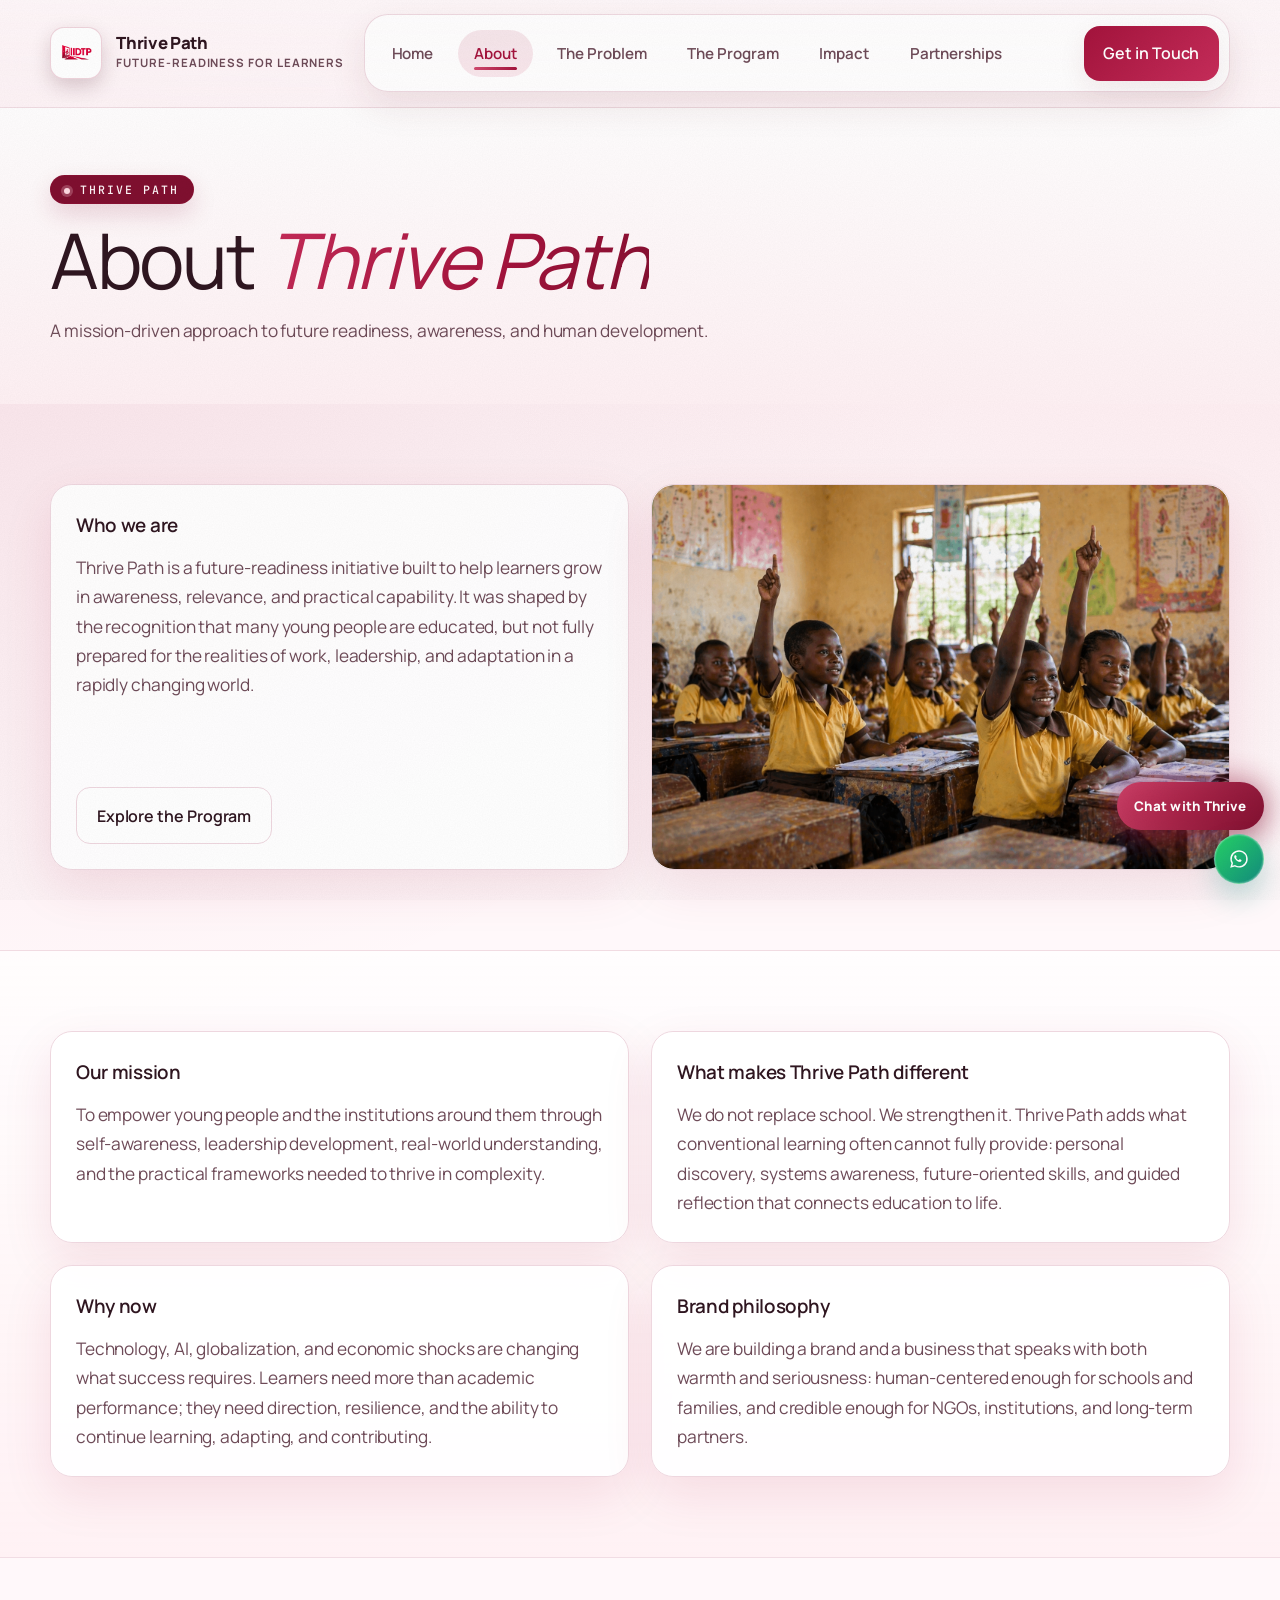
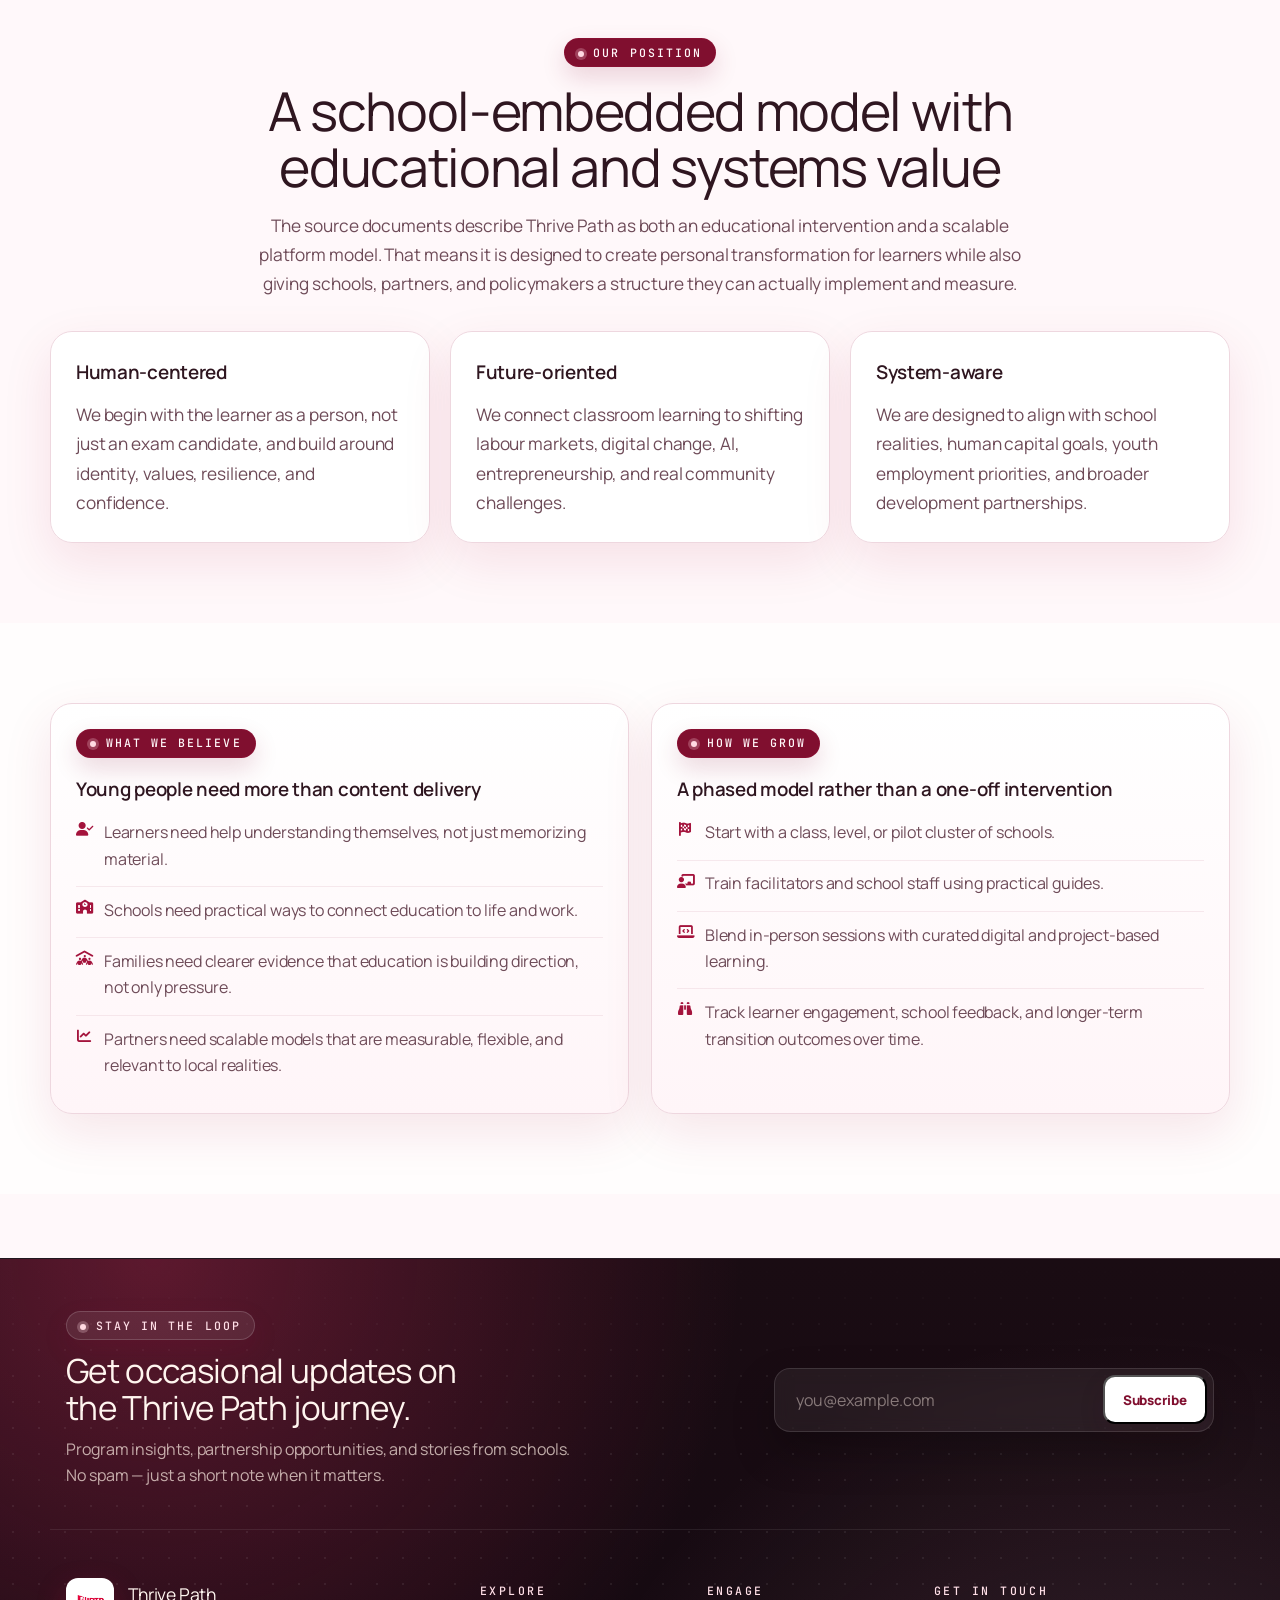
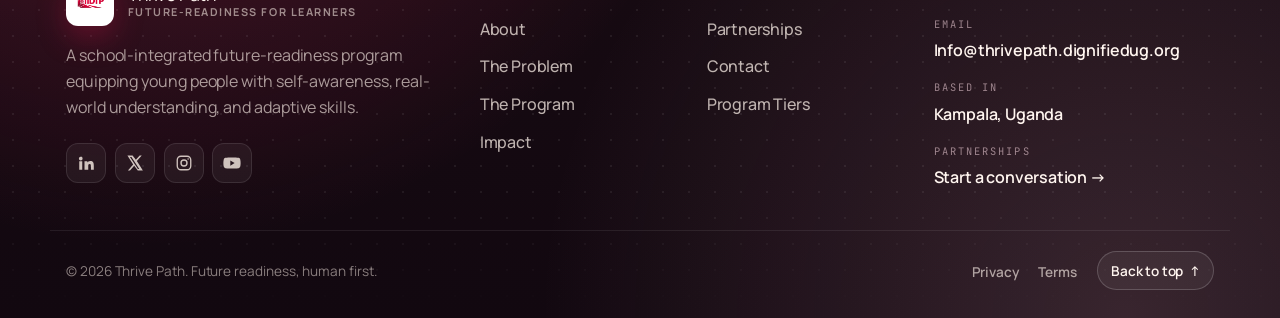
==== commit d7e275c3: "linkedin" ====
--- a/about.html
+++ b/about.html
@@ -4,14 +4,14 @@
 <meta charset="UTF-8" />
 <meta name="viewport" content="width=device-width, initial-scale=1.0" />
 <title>Thrive Path | About</title>
-<link rel="stylesheet" href="styles.css?v=20260426" />
+<link rel="stylesheet" href="styles.css?v=20260424" />
 <link rel="stylesheet" href="https://cdnjs.cloudflare.com/ajax/libs/font-awesome/6.5.2/css/all.min.css" />
 </head>
 <body class="page-about">
 <nav class="navbar">
   <div class="nav-container">
     <a href="index.html" class="logo">
-      <span class="logo-mark logo-mark-image"><img class="logo-image" src="assets/IDPT.png" alt="Thrive Path logo" /></span>
+      <span class="logo-mark logo-mark-image"><img class="logo-image" src="assets/IDTP~.png" alt="Thrive Path logo" /></span>
       <span class="logo-lockup">
         <span class="logo-text">Thrive Path</span>
         <span class="logo-tag">Future-readiness for learners</span>
@@ -38,7 +38,7 @@
 <section class="page-hero">
   <div class="container">
     <p class="eyebrow">Thrive Path</p>
-    <h1>About Thrive Path</h1>
+    <h1>About <em>Thrive Path</em></h1>
     <p>A mission-driven approach to future readiness, awareness, and human development.</p>
   </div>
 </section>
@@ -119,7 +119,7 @@
   <div class="container footer-grid">
     <div class="footer-brand-col">
       <div class="footer-brand">
-        <span class="logo-mark logo-mark-image"><img class="logo-image" src="assets/IDPT.png" alt="Thrive Path logo" /></span>
+        <span class="logo-mark logo-mark-image"><img class="logo-image" src="assets/IDTP~.png" alt="Thrive Path logo" /></span>
         <span class="footer-brand-text">
           <span class="logo-text">Thrive Path</span>
           <span class="logo-tag">Future-readiness for learners</span>
@@ -127,7 +127,7 @@
       </div>
       <p class="footer-text">A school-integrated future-readiness program equipping young people with self-awareness, real-world understanding, and adaptive skills.</p>
       <ul class="footer-social" aria-label="Social links">
-        <li><a href="#" aria-label="LinkedIn" title="LinkedIn"><svg viewBox="0 0 24 24" width="18" height="18" fill="currentColor" aria-hidden="true"><path d="M4.98 3.5A2.5 2.5 0 1 1 5 8.5a2.5 2.5 0 0 1-.02-5zM3 9.75h4V21H3zM10 9.75h3.8v1.55h.05c.53-.95 1.83-1.95 3.77-1.95 4.03 0 4.78 2.55 4.78 5.87V21H18.6v-4.9c0-1.17-.02-2.68-1.67-2.68-1.67 0-1.93 1.27-1.93 2.59V21H10z"/></svg></a></li>
+        <li><a href="https://www.linkedin.com/in/thrive-path-9a2949405/?lipi=urn%3Ali%3Apage%3Ad_flagship3_profile_view_base_contact_details%3BMNckpk%2BXTSGhBVVOzvlmeg%3D%3D" aria-label="LinkedIn" title="LinkedIn" target="_blank" rel="noopener noreferrer"><svg viewBox="0 0 24 24" width="18" height="18" fill="currentColor" aria-hidden="true"><path d="M4.98 3.5A2.5 2.5 0 1 1 5 8.5a2.5 2.5 0 0 1-.02-5zM3 9.75h4V21H3zM10 9.75h3.8v1.55h.05c.53-.95 1.83-1.95 3.77-1.95 4.03 0 4.78 2.55 4.78 5.87V21H18.6v-4.9c0-1.17-.02-2.68-1.67-2.68-1.67 0-1.93 1.27-1.93 2.59V21H10z"/></svg></a></li>
         <li><a href="#" aria-label="X" title="X"><svg viewBox="0 0 24 24" width="18" height="18" fill="currentColor" aria-hidden="true"><path d="M18.244 2H21l-6.52 7.45L22.5 22h-6.77l-4.79-6.24L5.3 22H2.54l6.99-7.98L1.9 2h6.91l4.33 5.73L18.244 2zm-2.37 18h1.86L7.24 4H5.28l10.595 16z"/></svg></a></li>
         <li><a href="#" aria-label="Instagram" title="Instagram"><svg viewBox="0 0 24 24" width="18" height="18" fill="none" stroke="currentColor" stroke-width="1.8" aria-hidden="true"><rect x="3" y="3" width="18" height="18" rx="5"/><circle cx="12" cy="12" r="4"/><circle cx="17.5" cy="6.5" r="1" fill="currentColor" stroke="none"/></svg></a></li>
         <li><a href="#" aria-label="YouTube" title="YouTube"><svg viewBox="0 0 24 24" width="18" height="18" fill="currentColor" aria-hidden="true"><path d="M23 7.2a3 3 0 0 0-2.1-2.1C19.1 4.6 12 4.6 12 4.6s-7.1 0-8.9.5A3 3 0 0 0 1 7.2C.5 9 .5 12 .5 12s0 3 .5 4.8a3 3 0 0 0 2.1 2.1c1.8.5 8.9.5 8.9.5s7.1 0 8.9-.5a3 3 0 0 0 2.1-2.1c.5-1.8.5-4.8.5-4.8s0-3-.5-4.8zM9.75 15.5v-7L15.5 12z"/></svg></a></li>
@@ -181,6 +181,6 @@
     </ul>
   </div>
 </footer>
-<script src="script.js?v=20260427"></script>
+<script src="script.js"></script>
 </body>
 </html>
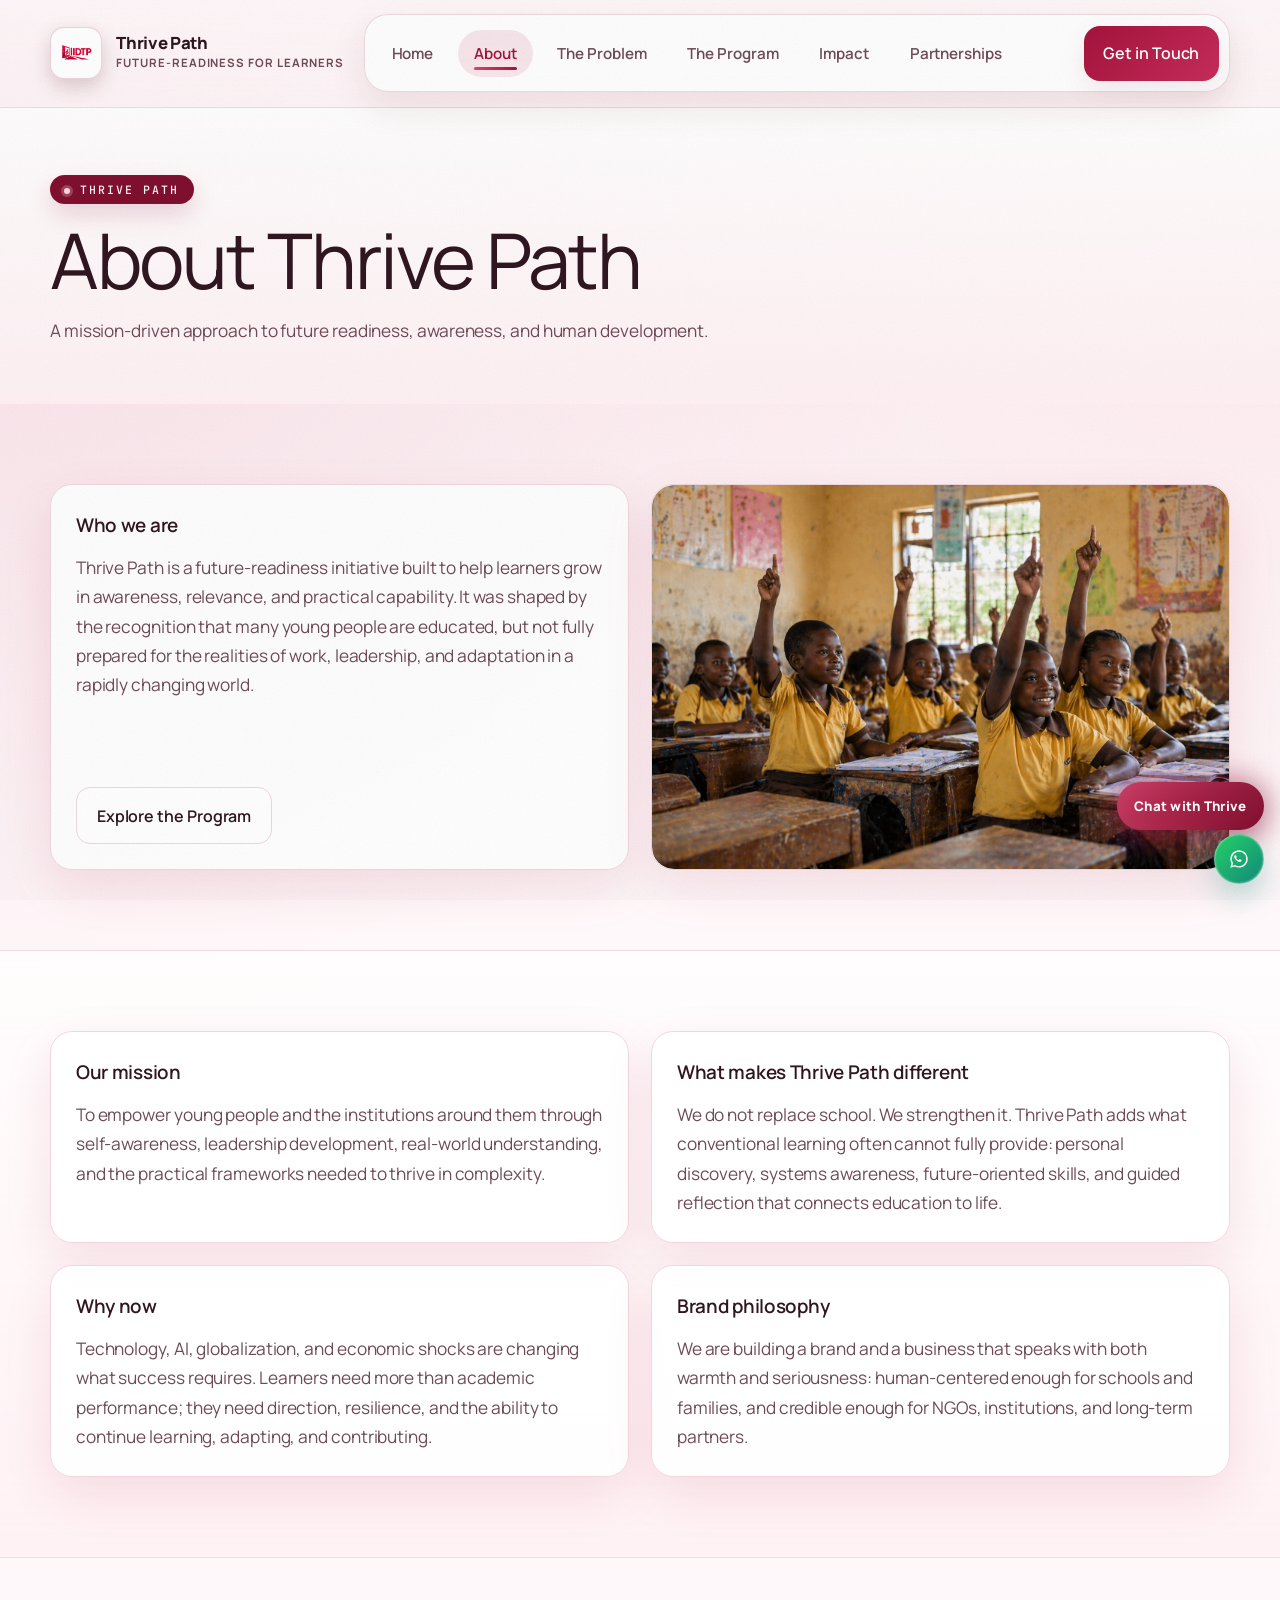
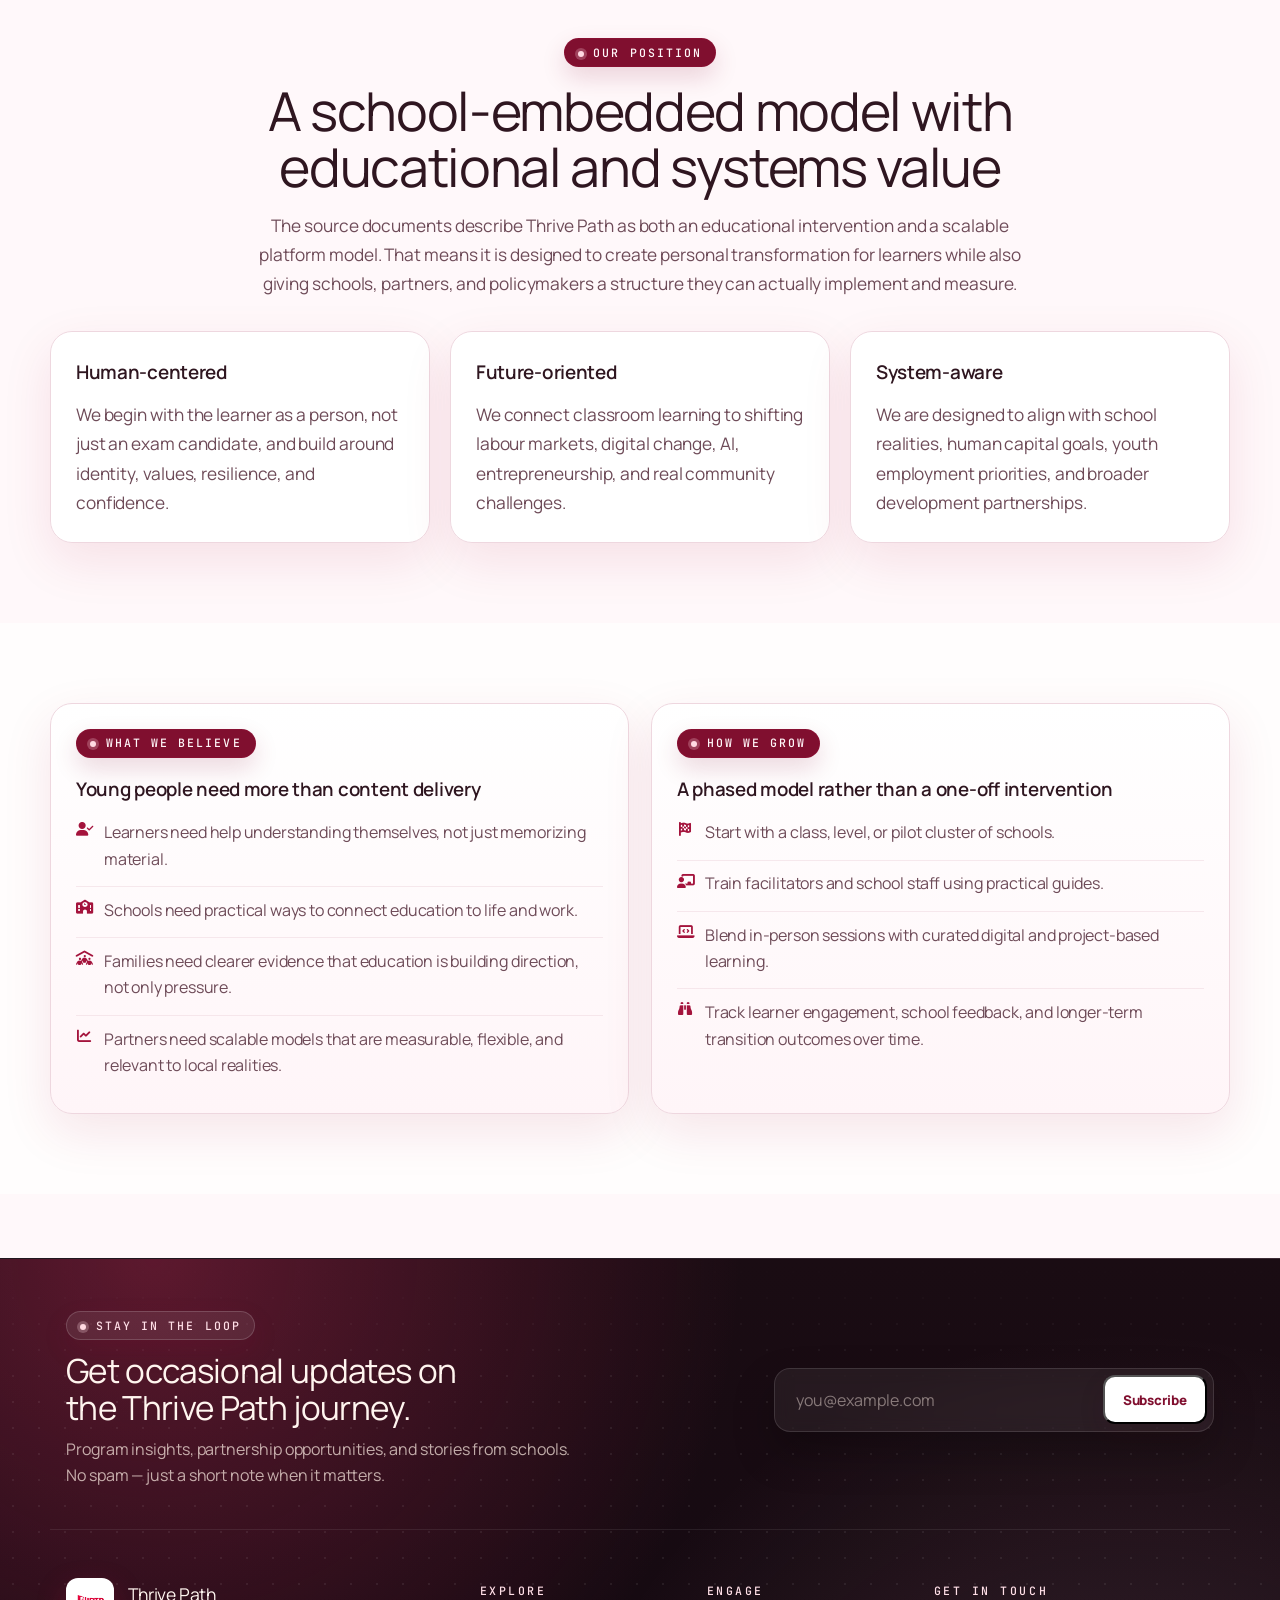
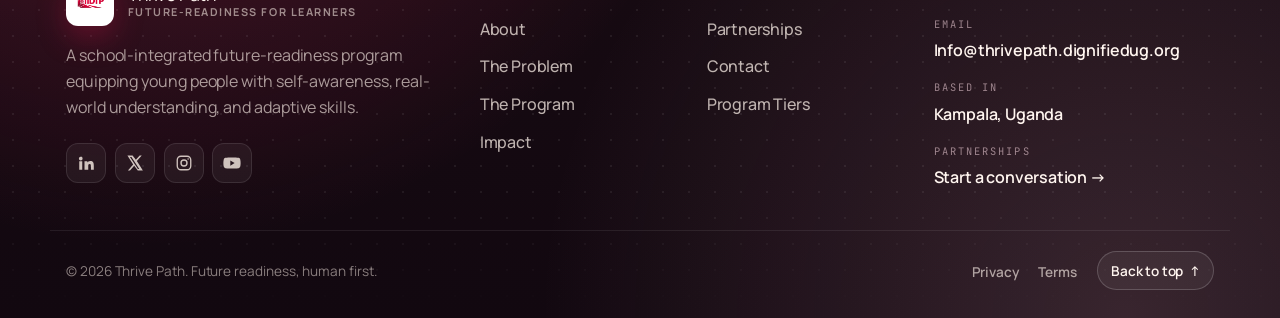
==== commit 02b828c8: "Merge branch 'main' of https://github.com/Mukisa555/thrive-site-modern-light-plus" ====
--- a/about.html
+++ b/about.html
@@ -4,14 +4,14 @@
 <meta charset="UTF-8" />
 <meta name="viewport" content="width=device-width, initial-scale=1.0" />
 <title>Thrive Path | About</title>
-<link rel="stylesheet" href="styles.css?v=20260424" />
+<link rel="stylesheet" href="styles.css?v=20260426" />
 <link rel="stylesheet" href="https://cdnjs.cloudflare.com/ajax/libs/font-awesome/6.5.2/css/all.min.css" />
 </head>
 <body class="page-about">
 <nav class="navbar">
   <div class="nav-container">
     <a href="index.html" class="logo">
-      <span class="logo-mark logo-mark-image"><img class="logo-image" src="assets/IDTP~.png" alt="Thrive Path logo" /></span>
+      <span class="logo-mark logo-mark-image"><img class="logo-image" src="assets/IDPT.png" alt="Thrive Path logo" /></span>
       <span class="logo-lockup">
         <span class="logo-text">Thrive Path</span>
         <span class="logo-tag">Future-readiness for learners</span>
@@ -38,7 +38,7 @@
 <section class="page-hero">
   <div class="container">
     <p class="eyebrow">Thrive Path</p>
-    <h1>About <em>Thrive Path</em></h1>
+    <h1>About Thrive Path</h1>
     <p>A mission-driven approach to future readiness, awareness, and human development.</p>
   </div>
 </section>
@@ -119,7 +119,7 @@
   <div class="container footer-grid">
     <div class="footer-brand-col">
       <div class="footer-brand">
-        <span class="logo-mark logo-mark-image"><img class="logo-image" src="assets/IDTP~.png" alt="Thrive Path logo" /></span>
+        <span class="logo-mark logo-mark-image"><img class="logo-image" src="assets/IDPT.png" alt="Thrive Path logo" /></span>
         <span class="footer-brand-text">
           <span class="logo-text">Thrive Path</span>
           <span class="logo-tag">Future-readiness for learners</span>
@@ -181,6 +181,6 @@
     </ul>
   </div>
 </footer>
-<script src="script.js"></script>
+<script src="script.js?v=20260427"></script>
 </body>
 </html>
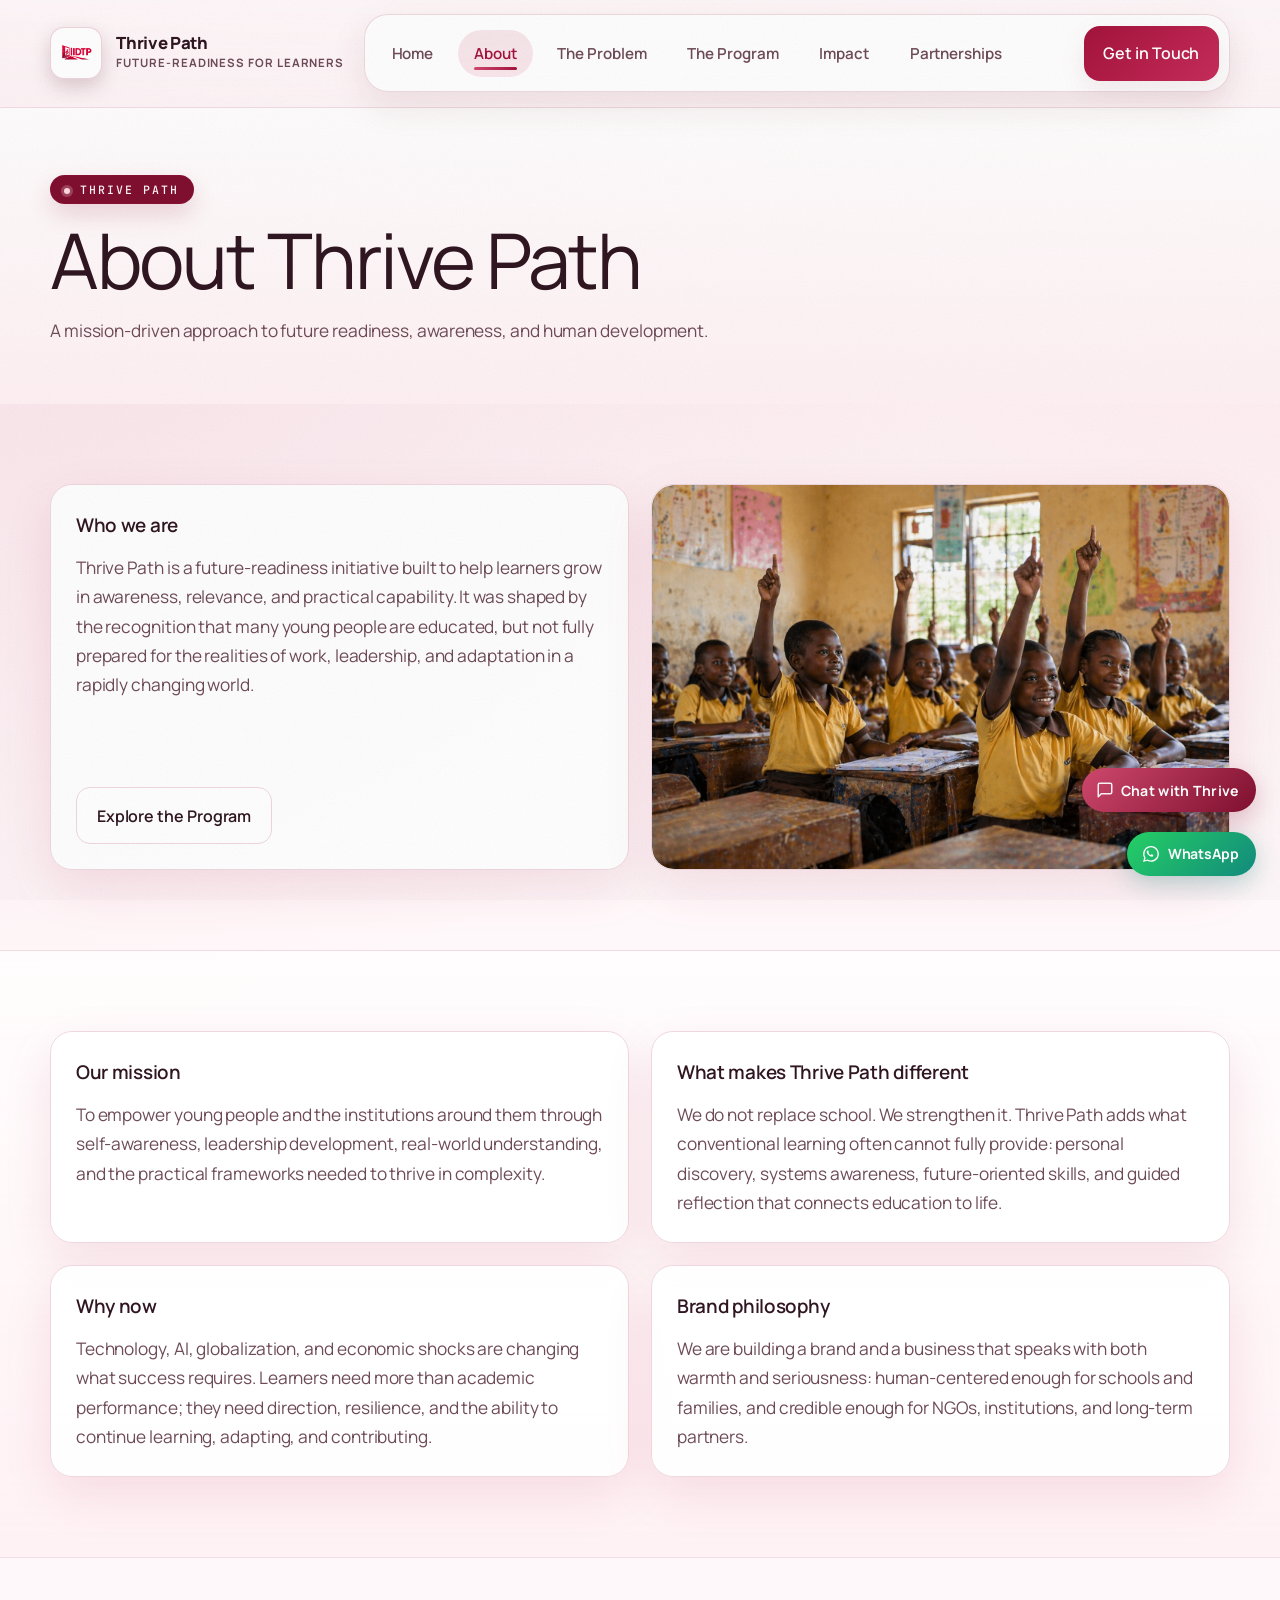
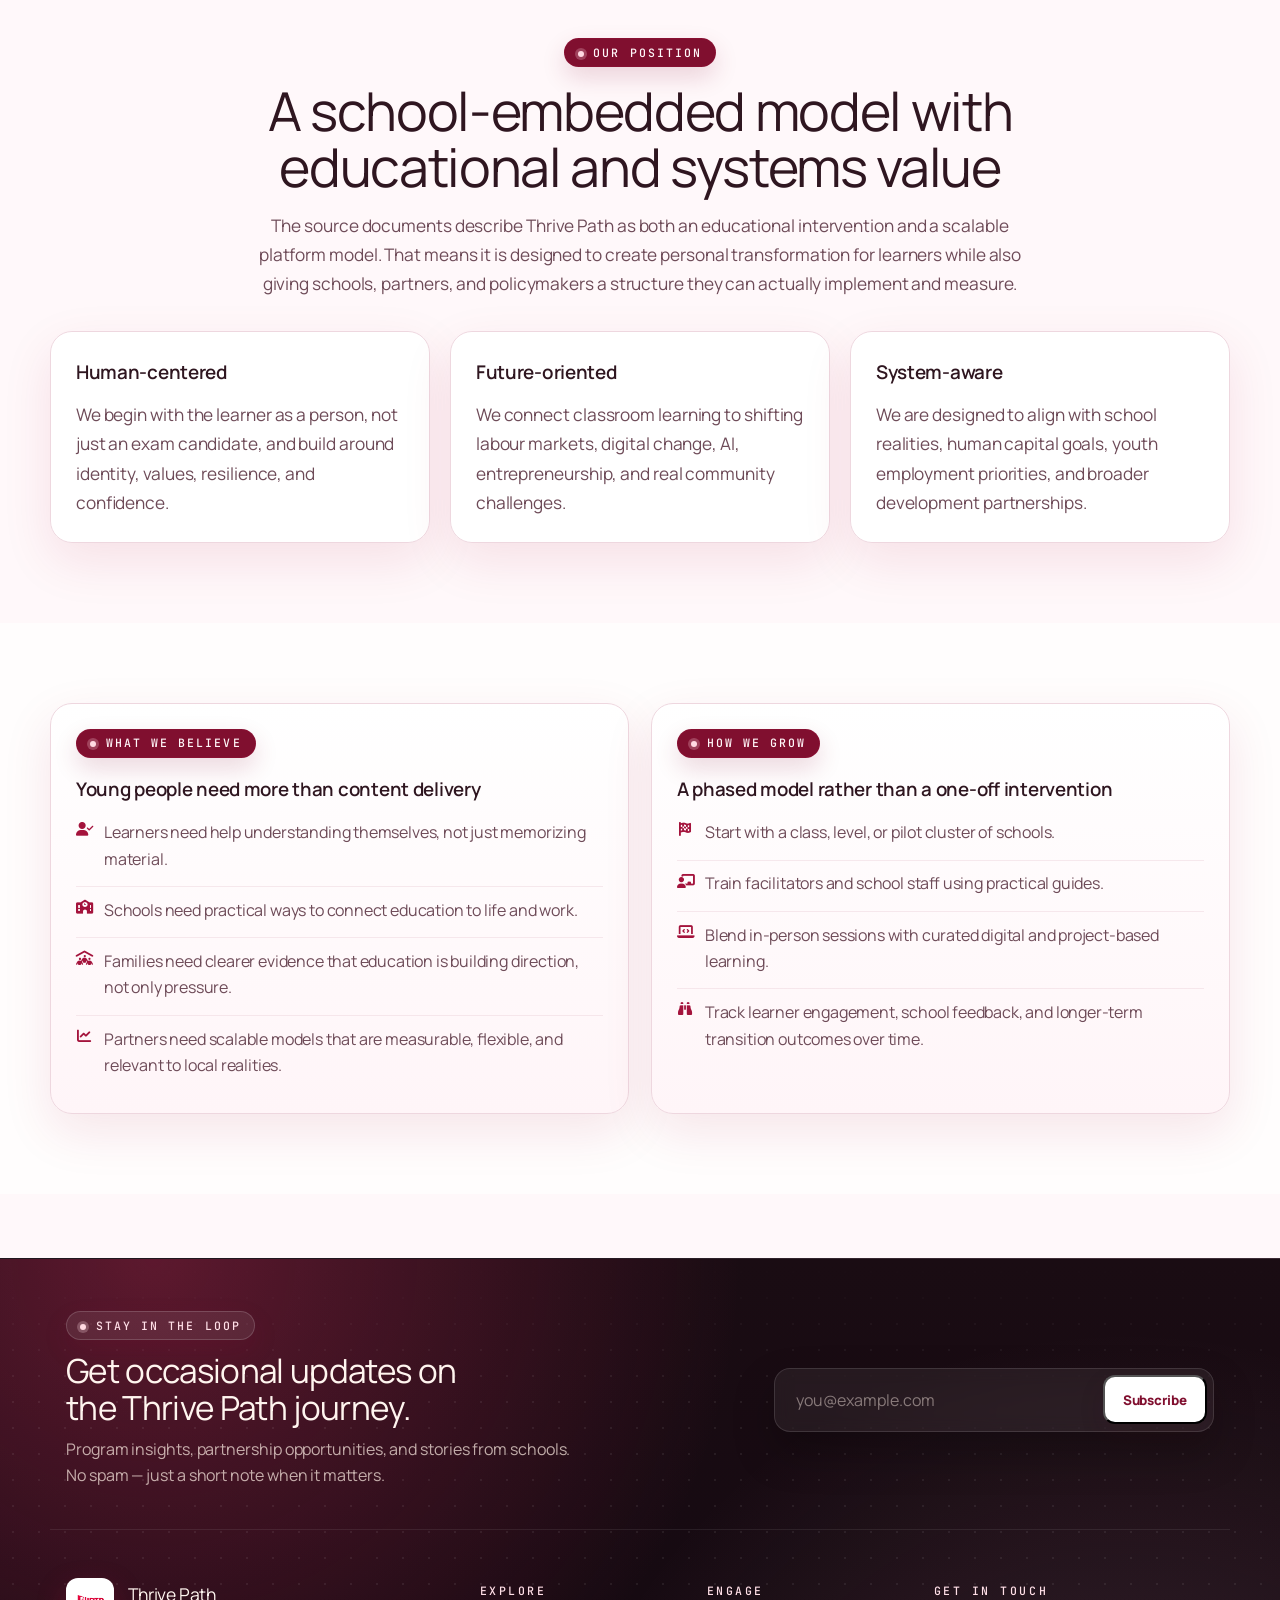
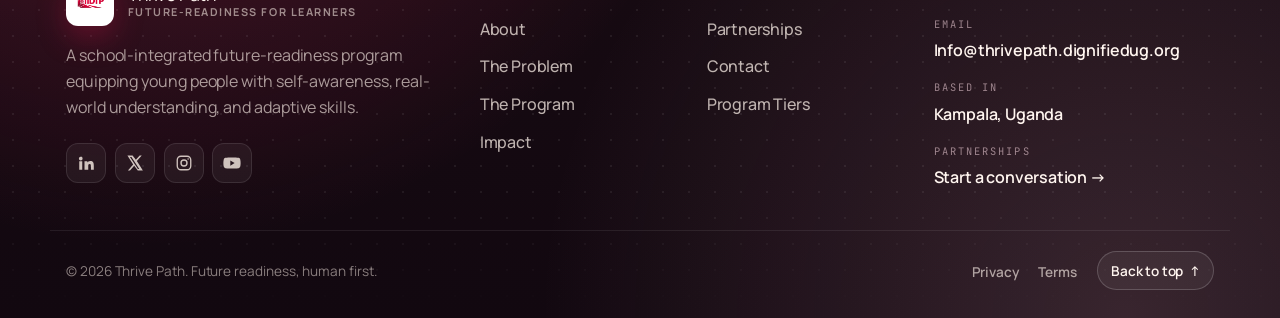
==== commit 70de768e: "Set IDTP favicon assets and update LinkedIn footer links" ====
--- a/about.html
+++ b/about.html
@@ -4,6 +4,9 @@
 <meta charset="UTF-8" />
 <meta name="viewport" content="width=device-width, initial-scale=1.0" />
 <title>Thrive Path | About</title>
+<link rel="icon" type="image/png" sizes="32x32" href="favicon-32.png?v=20260425" />
+<link rel="icon" type="image/png" sizes="16x16" href="favicon-16.png?v=20260425" />
+<link rel="apple-touch-icon" sizes="180x180" href="apple-touch-icon.png?v=20260425" />
 <link rel="stylesheet" href="styles.css?v=20260426" />
 <link rel="stylesheet" href="https://cdnjs.cloudflare.com/ajax/libs/font-awesome/6.5.2/css/all.min.css" />
 </head>
--- a/styles.css
+++ b/styles.css
@@ -1202,8 +1202,6 @@
   .card-grid.two{grid-template-columns:1fr 1fr}
   .hero-visual{min-height:420px}
   .hero-card.main{inset:20px 0 20px 40px}
-  .nav-container{align-items:flex-start;flex-direction:column}
-  .nav-panel{width:100%}
   .section{padding:4.25rem 0}
   .highlight-block{padding:1.6rem}
   .table-card{overflow-x:auto}
@@ -1240,9 +1238,10 @@
   }
   .container,.nav-container{width:min(var(--container),calc(100% - 1.25rem))}
   .nav-container{
+    position:relative;
     align-items:center;
     flex-direction:row;
-    flex-wrap:wrap;
+    flex-wrap:nowrap;
     gap:.7rem;
   }
   .logo{
@@ -1296,31 +1295,55 @@
   }
   .nav-panel{
     display:none;
-    width:100%;
-    order:3;
-    padding:.75rem;
+    position:absolute;
+    top:calc(100% + .5rem);
+    right:0;
+    left:auto;
+    width:52%;
+    z-index:1100;
     border:1px solid rgba(238,215,223,.78);
     border-radius:18px;
-    .page-program .program-impact-clean .quote-card,
-    .page-program .program-impact-clean .panel-card{
-      border:none;
-      box-shadow:0 10px 24px rgba(96,25,44,.06);
-    }
-    .page-program .program-impact-clean .impact-list li + li{
-      border-top:none;
-    }
-    .page-program .program-impact-clean .impact-list li i{
-      border:none;
-      box-shadow:none;
-      background:transparent;
-    }
+    background:rgba(255,250,252,.97);
+    backdrop-filter:blur(18px);
+    -webkit-backdrop-filter:blur(18px);
+    box-shadow:0 16px 48px rgba(96,25,44,.18);
+    grid-template-columns:1fr;
+    gap:0;
+    overflow:hidden;
+    padding:.5rem;
+  }
+  .home-page .nav-panel{
+    background:rgba(22,14,10,.92);
+    border-color:rgba(255,255,255,.12);
+    box-shadow:0 16px 48px rgba(0,0,0,.38);
+  }
+  .nav-panel.is-open{
     display:grid;
-    grid-template-columns:1fr;
-    gap:.25rem;
-    overflow:visible;
-    padding:0;
-  }
-  .nav-links li{flex:initial}
+  }
+  .page-program .program-impact-clean .quote-card,
+  .page-program .program-impact-clean .panel-card{
+    border:none;
+    box-shadow:0 10px 24px rgba(96,25,44,.06);
+  }
+  .page-program .program-impact-clean .impact-list li + li{
+    border-top:none;
+  }
+  .page-program .program-impact-clean .impact-list li i{
+    border:none;
+    box-shadow:none;
+    background:transparent;
+  }
+  .nav-links{
+    display:flex;
+    flex-direction:column;
+    flex-wrap:nowrap;
+    gap:0;
+    width:100%;
+  }
+  .nav-links li{
+    flex:none;
+    width:100%;
+  }
   .nav-links a{
     width:100%;
     min-height:48px;
@@ -1366,11 +1389,10 @@
     width:28px;
     height:2px;
   }
-  .nav-cta{width:100%}
+  .nav-cta{width:100%;padding:.5rem .86rem .25rem}
   .nav-cta .btn-primary{
     width:100%;
-    margin-top:.78rem;
-    min-height:48px;
+    min-height:44px;
     border-radius:12px;
   }
   .card-grid.two{grid-template-columns:1fr}
@@ -2436,23 +2458,11 @@
 
 /* ---------- Chatbot launcher polish --------------------------------------- */
 .chatbot-launcher{
-  backdrop-filter: blur(8px);
-  transition: transform .35s var(--ease-spring), box-shadow .35s ease;
-}
-.chatbot-launcher::before{
-  content:"";
-  position:absolute;
-  inset:-4px;
-  border-radius:inherit;
-  background: var(--grad-brand);
-  filter: blur(14px);
-  opacity:.45;
-  z-index:-1;
-  animation: pulseDot 3s ease-in-out infinite;
+  transition: transform .2s ease, box-shadow .2s ease;
 }
 .chatbot-launcher:hover{
-  transform: translateY(-3px) scale(1.03);
-  box-shadow: 0 22px 40px rgba(128,15,47,.34);
+  transform: translateY(-2px);
+  box-shadow: 0 14px 32px rgba(128,15,47,.32);
 }
 
 /* ---------- Responsive polish ---------------------------------------------*/
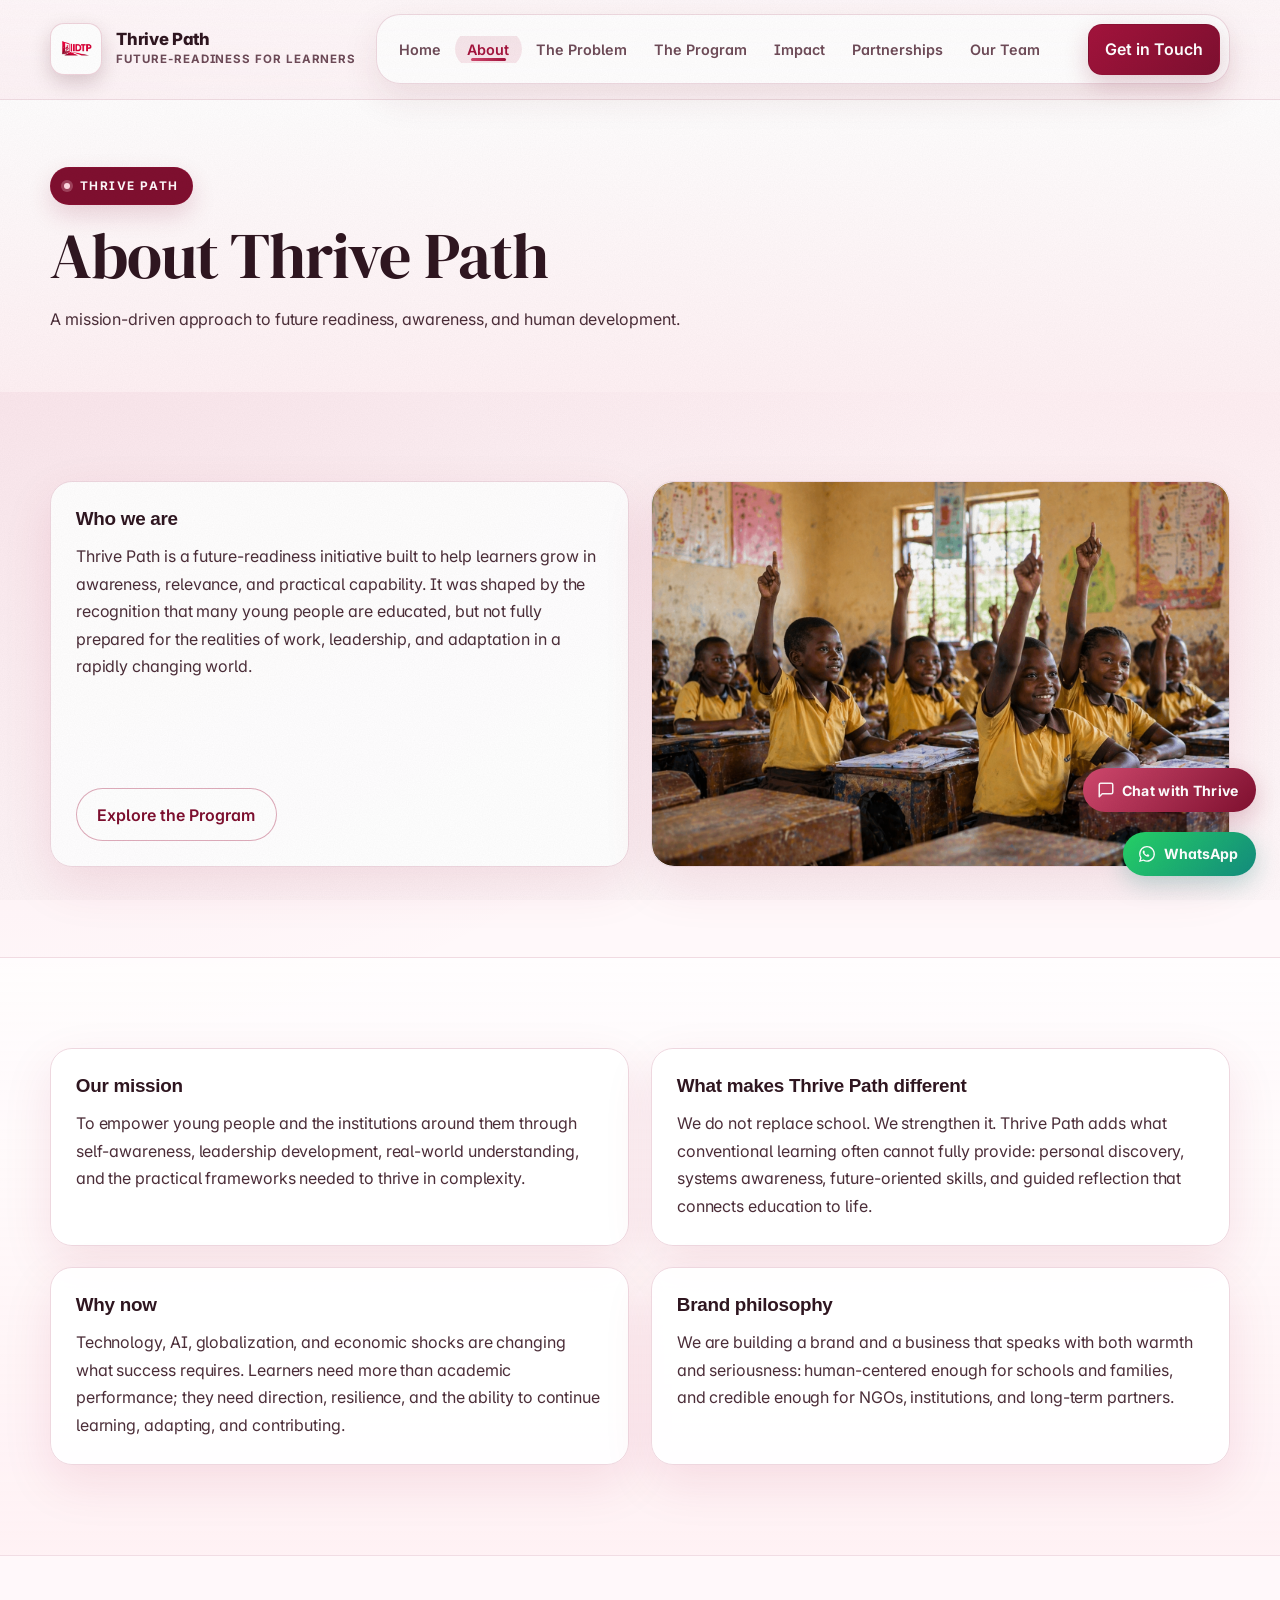
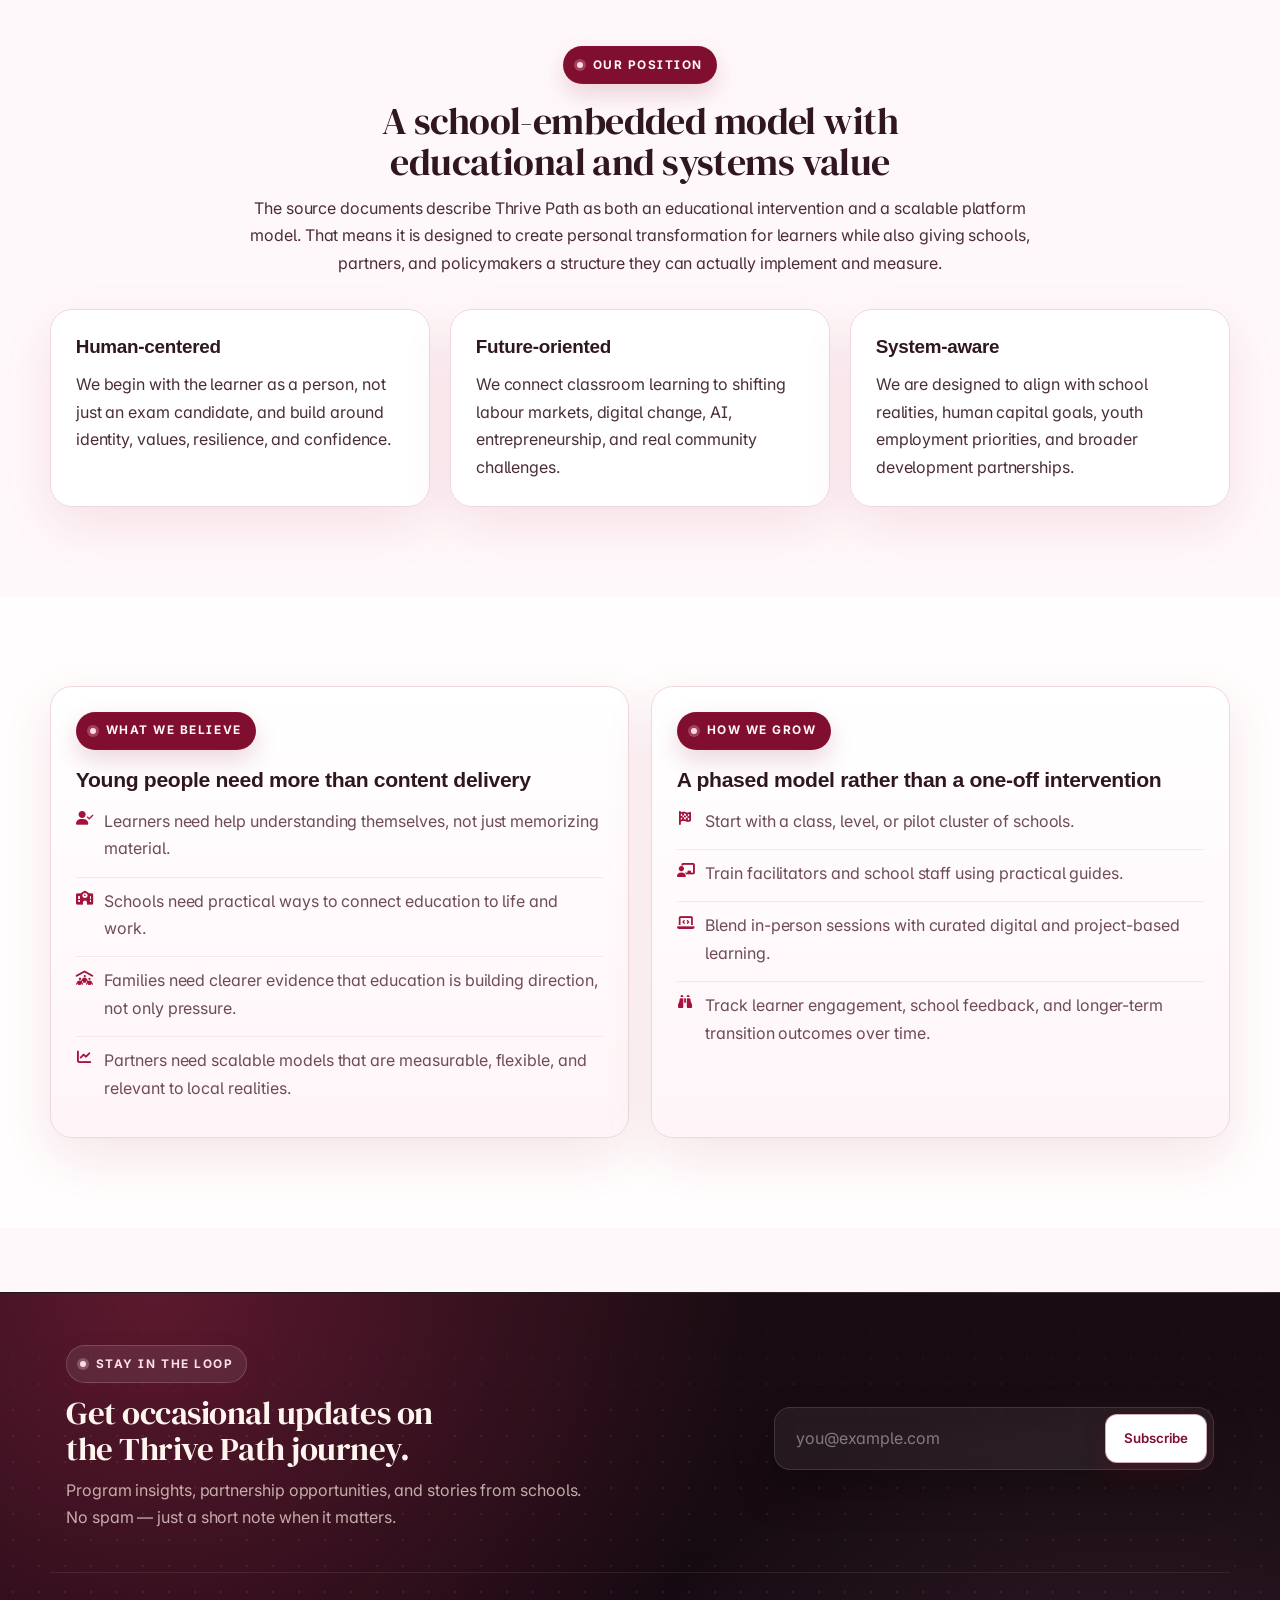
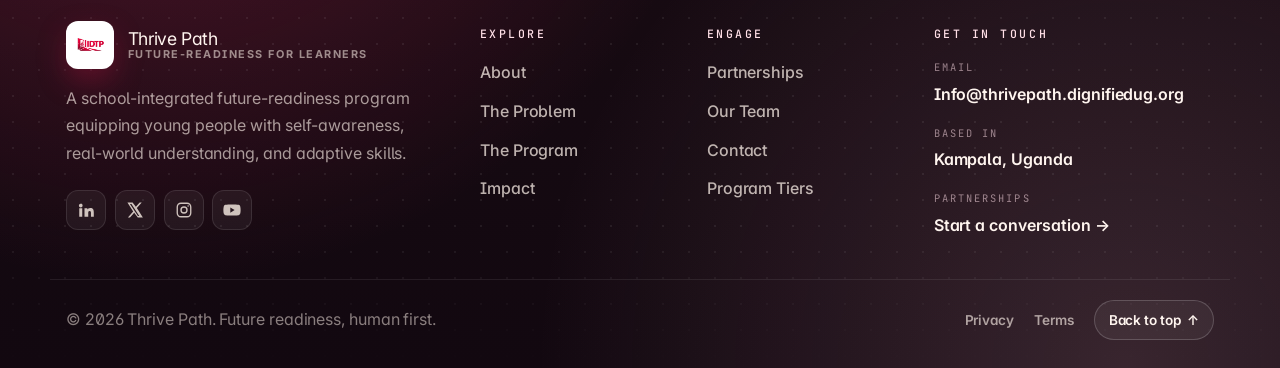
==== commit 6cf87ea3: "Publish nav/page updates including Our Team links" ====
--- a/about.html
+++ b/about.html
@@ -33,6 +33,7 @@
         <li><a href="program.html">The Program</a></li>
         <li><a href="impact.html">Impact</a></li>
         <li><a href="partnerships.html">Partnerships</a></li>
+        <li><a href="our-team.html">Our Team</a></li>
       </ul>
       <div class="nav-cta"><a href="contact.html" class="btn-primary">Get in Touch</a></div>
     </div>
@@ -151,6 +152,7 @@
       <h4>Engage</h4>
       <ul class="footer-links">
         <li><a href="partnerships.html">Partnerships</a></li>
+        <li><a href="our-team.html">Our Team</a></li>
         <li><a href="contact.html">Contact</a></li>
         <li><a href="partnerships.html#pricing">Program Tiers</a></li>
       </ul>
--- a/styles.css
+++ b/styles.css
@@ -1,5 +1,5 @@
 
-@import url('https://fonts.googleapis.com/css2?family=Manrope:wght@300..800&family=Instrument+Serif:ital@0;1&family=JetBrains+Mono:wght@400;500;600&display=swap');
+@import url('https://fonts.googleapis.com/css2?family=DM+Serif+Display:ital@0;1&family=Inter:wght@400;500;600;700;800&family=JetBrains+Mono:wght@400;500;600&display=swap');
 
 :root{
   --primary:#A4133C;
@@ -3736,6 +3736,360 @@
   }
 }
 
+/* =========================================================================
+   NAV POLISH - desktop/tablet non-wrapping cleanup
+   ========================================================================= */
+@media (min-width: 821px){
+  .nav-panel{
+    gap: .55rem;
+    padding: .52rem .58rem;
+  }
+
+  .nav-links{
+    flex: 1 1 auto;
+    min-width: 0;
+    flex-wrap: nowrap;
+    gap: .16rem;
+    overflow-x: auto;
+    scrollbar-width: none;
+    -ms-overflow-style: none;
+  }
+
+  .nav-links::-webkit-scrollbar{
+    display: none;
+  }
+
+  .nav-links a{
+    white-space: nowrap;
+    font-size: .9rem;
+    padding: .66rem .76rem;
+  }
+
+  .nav-cta{
+    flex: 0 0 auto;
+  }
+
+  .nav-cta .btn-primary{
+    min-height: 46px;
+    padding: .72rem 1rem;
+    border-radius: 14px;
+    white-space: nowrap;
+  }
+}
+
+/* =========================================================================
+   OUR TEAM PAGE (standalone) - scoped styles only
+   ========================================================================= */
+.page-about-team .team-hero-shell{
+  max-width: 980px;
+}
+
+.page-about-team .team-hero-metrics{
+  margin-top: 1.25rem;
+  display: grid;
+  grid-template-columns: repeat(3, minmax(0, 1fr));
+  gap: .8rem;
+}
+
+.page-about-team .team-hero-metric{
+  background: linear-gradient(165deg, #fff, #fff5f8);
+  border: 1px solid rgba(164, 19, 60, .14);
+  border-radius: 18px;
+  padding: .8rem .95rem;
+  display: grid;
+  gap: .22rem;
+}
+
+.page-about-team .team-hero-metric strong{
+  color: var(--primary-deep);
+  font-size: .88rem;
+  letter-spacing: -.01em;
+}
+
+.page-about-team .team-hero-metric span{
+  color: var(--muted);
+  font-size: .84rem;
+}
+
+.page-about-team .team-grid{
+  display: grid;
+  grid-auto-flow: column;
+  grid-auto-columns: calc((100% - 2rem) / 3);
+  align-items: stretch;
+  gap: 1rem;
+  overflow-x: auto;
+  scroll-snap-type: x mandatory;
+  scroll-behavior: smooth;
+  -ms-overflow-style: none;
+  scrollbar-width: none;
+  position: relative;
+  z-index: 0;
+}
+
+.page-about-team .team-grid::-webkit-scrollbar{
+  display: none;
+}
+
+.page-about-team .team-carousel{
+  display: grid;
+  gap: 1rem;
+  position: relative;
+  padding: .2rem 0;
+}
+
+.page-about-team .team-carousel-controls{
+  position: absolute;
+  left: -0.2rem;
+  right: -0.2rem;
+  top: 50%;
+  transform: translateY(-50%);
+  display: flex;
+  justify-content: space-between;
+  pointer-events: none;
+  z-index: 3;
+  padding: 0 .35rem;
+}
+
+.page-about-team .team-carousel-arrow{
+  width: 2.1rem;
+  height: 2.1rem;
+  border-radius: 999px;
+  border: 1px solid rgba(164, 19, 60, .28);
+  background: rgba(255,255,255,.96);
+  color: var(--primary);
+  font-size: 1.15rem;
+  line-height: 1;
+  display: inline-flex;
+  align-items: center;
+  justify-content: center;
+  pointer-events: auto;
+  cursor: pointer;
+  box-shadow: 0 8px 18px rgba(60, 6, 24, .14);
+  transition: transform .2s ease, box-shadow .2s ease, background-color .2s ease, color .2s ease;
+  opacity: .88;
+}
+
+.page-about-team .team-carousel-arrow:hover{
+  transform: translateY(-1px);
+  box-shadow: 0 10px 20px rgba(60, 6, 24, .18);
+  background: #fff;
+  opacity: 1;
+}
+
+.page-about-team .team-carousel-arrow:focus-visible{
+  outline: 2px solid rgba(164, 19, 60, .45);
+  outline-offset: 2px;
+}
+
+.page-about-team .team-carousel-dots{
+  display: flex;
+  justify-content: center;
+  align-items: center;
+  gap: .5rem;
+  padding-top: .25rem;
+}
+
+.page-about-team .team-carousel-dot{
+  width: .52rem;
+  height: .52rem;
+  border: 1.5px solid rgba(47, 22, 32, .72);
+  border-radius: 999px;
+  background: transparent;
+  opacity: .62;
+  cursor: pointer;
+  padding: 0;
+  transition: transform .2s ease, background-color .2s ease, opacity .2s ease;
+}
+
+.page-about-team .team-carousel-dot.is-active{
+  transform: scale(1.16);
+  background: var(--primary-deep);
+  border-color: var(--primary-deep);
+  opacity: 1;
+}
+
+.page-about-team .team-member-card{
+  display: grid;
+  gap: .58rem;
+  position: relative;
+  overflow: hidden;
+  border: 1px solid rgba(164, 19, 60, .12);
+  border-radius: 20px;
+  background: linear-gradient(180deg, #fff 0%, #fff9fb 100%);
+  min-height: 318px;
+  padding: 1.7rem 1.15rem 1.35rem;
+  text-align: center;
+  align-content: start;
+  scroll-snap-align: start;
+  box-shadow: 0 10px 24px rgba(47, 22, 32, .07);
+  transition: transform .24s ease, box-shadow .24s ease;
+}
+
+.page-about-team .team-member-card:hover{
+  transform: translateY(-3px);
+  box-shadow: 0 18px 40px rgba(47, 22, 32, .12);
+}
+
+.page-about-team .team-member-avatar{
+  width: 4.4rem;
+  height: 4.4rem;
+  border-radius: 999px;
+  display: inline-flex;
+  align-items: center;
+  justify-content: center;
+  margin: 0 auto .45rem;
+  border: 3px dotted rgba(164, 19, 60, .58);
+  background: #fff;
+}
+
+.page-about-team .team-member-avatar::before{
+  content: "";
+  width: 1.7rem;
+  height: 1.7rem;
+  background: var(--primary);
+  -webkit-mask: url("data:image/svg+xml,%3Csvg xmlns='http://www.w3.org/2000/svg' viewBox='0 0 16 16'%3E%3Cpath d='M3 14s-1 0-1-1 1-4 6-4 6 3 6 4-1 1-1 1H3zm5-6a3 3 0 1 0 0-6 3 3 0 0 0 0 6z'/%3E%3C/svg%3E") center/contain no-repeat;
+  mask: url("data:image/svg+xml,%3Csvg xmlns='http://www.w3.org/2000/svg' viewBox='0 0 16 16'%3E%3Cpath d='M3 14s-1 0-1-1 1-4 6-4 6 3 6 4-1 1-1 1H3zm5-6a3 3 0 1 0 0-6 3 3 0 0 0 0 6z'/%3E%3C/svg%3E") center/contain no-repeat;
+}
+
+.page-about-team .team-member-card h3{
+  margin-bottom: .08rem;
+  font-size: clamp(1.28rem, 1.75vw, 1.72rem);
+  line-height: 1.15;
+  font-family: "DM Serif Display", Georgia, serif;
+}
+
+.page-about-team .team-member-role{
+  margin-bottom: .25rem;
+  font-size: .98rem;
+  color: #1f1117;
+  font-weight: 600;
+}
+
+.page-about-team .team-member-summary{
+  margin: 0 auto;
+  max-width: 32ch;
+  color: #4a323c;
+  font-size: .98rem;
+  line-height: 1.56;
+}
+
+.page-about-team .team-bottom-grid .card-actions{
+  margin-top: .95rem;
+}
+
+@media (max-width: 1024px){
+  .page-about-team .team-hero-metrics{
+    grid-template-columns: 1fr;
+  }
+
+  .page-about-team .team-grid{
+    grid-auto-columns: calc((100% - 1rem) / 2);
+  }
+}
+
+@media (max-width: 820px){
+  .page-about-team .team-carousel-controls{
+    left: -0.1rem;
+    right: -0.1rem;
+    padding: 0;
+  }
+
+  .page-about-team .team-grid{
+    grid-auto-columns: 100%;
+  }
+
+  .page-about-team .team-member-card{
+    min-height: 0;
+    padding: 1.4rem .95rem 1.2rem;
+  }
+
+  .page-about-team .team-member-summary{
+    font-size: .97rem;
+  }
+}
+
+/* =========================================================================
+   CONTACT PAGE POLISH (final override)
+   ========================================================================= */
+.page-contact .page-hero{
+  padding-block: clamp(3.2rem, 7vw, 5rem) clamp(1.4rem, 3vw, 2.2rem);
+}
+
+.page-contact .page-hero .container{
+  max-width: 760px;
+}
+
+.page-contact .page-hero h1{
+  margin-bottom: 0.8rem;
+}
+
+.page-contact .split-card{
+  border-radius: 24px;
+}
+
+.page-contact .split-card--copy{
+  display: grid;
+  gap: 1rem;
+}
+
+.page-contact .split-card--copy .list{
+  display: grid;
+  gap: 0.6rem;
+  margin-top: 0.35rem;
+}
+
+.page-contact .split-card--copy .list li{
+  font-size: 1rem;
+  line-height: 1.6;
+}
+
+.page-contact .split-card--copy .list a{
+  color: var(--primary-deep);
+  font-weight: 600;
+  text-decoration: underline;
+  text-decoration-thickness: 1px;
+  text-underline-offset: 2px;
+}
+
+.page-contact .media-note h3{
+  margin-bottom: 0.65rem;
+}
+
+.page-contact .contact-cta{
+  margin-top: 0.25rem;
+  padding: 1rem;
+  border-radius: 18px;
+  background: linear-gradient(180deg, #fff 0%, #fff6f8 100%);
+  border: 1px solid rgba(164, 19, 60, 0.14);
+}
+
+.page-contact .contact-cta p{
+  margin-bottom: 0.7rem;
+}
+
+.page-contact .contact-cta .card-actions{
+  gap: 0.68rem;
+}
+
+.page-contact .card-grid.three .content-card{
+  border-radius: 20px;
+}
+
+@media (max-width: 820px){
+  .page-contact .page-hero{
+    padding-block: 2.7rem 1.2rem;
+  }
+
+  .page-contact .split-card{
+    border-radius: 18px;
+  }
+
+  .page-contact .contact-cta{
+    border-radius: 14px;
+    padding: 0.9rem;
+  }
+}
+
 /* ---- 10. Link hover has subtle arrow appearance ----------------------- */
 .footer-contact-list a[href^="mailto"]::after,
 .footer-contact-list a[href*="contact"]::after{
@@ -4421,3 +4775,184 @@
     font-size:1rem;
   }
 }
+
+/* =========================================================================
+   THRIVE PATH TYPOGRAPHY SYSTEM (Polish pass)
+   Pairing: DM Serif Display + Inter
+   ========================================================================= */
+
+:root{
+  --display-font: 'DM Serif Display', 'Times New Roman', serif;
+  --body-font: 'Inter', -apple-system, BlinkMacSystemFont, 'Segoe UI', Arial, sans-serif;
+  --mono-font: 'JetBrains Mono', ui-monospace, SFMono-Regular, Menlo, monospace;
+}
+
+body,
+button,
+input,
+textarea,
+select{
+  font-family: var(--body-font) !important;
+  letter-spacing: -0.003em;
+}
+
+.hero h1,
+.page-hero h1,
+.section h2,
+.highlight-block h2,
+.callout h2,
+.cta-ribbon h3,
+.footer-cta h2{
+  font-family: var(--display-font) !important;
+  font-style: normal;
+  font-weight: 400 !important;
+  line-height: 1.08;
+  letter-spacing: -0.015em;
+}
+
+.hero h1,
+.page-hero h1{
+  font-size: clamp(2.2rem, 5vw, 4.2rem) !important;
+  max-width: 18ch;
+  text-wrap: balance;
+}
+
+.section h2{
+  font-size: clamp(1.65rem, 3vw, 2.6rem) !important;
+  margin-bottom: 0.75rem;
+  text-wrap: balance;
+}
+
+h3{
+  font-family: var(--body-font);
+  font-size: clamp(1.16rem, 1.65vw, 1.42rem);
+  font-weight: 700 !important;
+  line-height: 1.3;
+  letter-spacing: -0.01em;
+}
+
+p,
+li,
+.hero-text,
+.page-hero p,
+.section p{
+  font-family: var(--body-font) !important;
+  font-size: clamp(1rem, 1.12vw, 1.08rem) !important;
+  line-height: 1.72 !important;
+  color: #4B2D38;
+}
+
+.hero-text,
+.page-hero p{
+  max-width: 66ch;
+}
+
+.section{
+  padding-block: clamp(3.5rem, 7vw, 6rem);
+}
+
+.nav-links a,
+.nav-cta .btn-primary,
+.btn{
+  font-family: var(--body-font) !important;
+  font-weight: 600 !important;
+  letter-spacing: 0;
+}
+
+.nav-links a{
+  font-size: 0.94rem;
+}
+
+.btn,
+.nav-cta .btn-primary,
+.btn-solid,
+.btn-outline{
+  border-radius: 999px;
+  padding: 0.78rem 1.28rem;
+}
+
+.btn-solid,
+.nav-cta .btn-primary{
+  background: linear-gradient(135deg, #A4133C 0%, #7E0F2F 100%);
+  border: 1px solid rgba(126, 15, 47, 0.35);
+  box-shadow: 0 10px 24px rgba(126, 15, 47, 0.2);
+}
+
+.btn-outline{
+  border: 1px solid rgba(164, 19, 60, 0.35);
+  color: #7E0F2F;
+  background: #fff;
+}
+
+.eyebrow,
+p.eyebrow{
+  font-family: var(--body-font) !important;
+  font-size: 0.74rem !important;
+  font-weight: 700 !important;
+  letter-spacing: 0.13em !important;
+  text-transform: uppercase;
+}
+
+@media (max-width: 820px){
+  .hero h1,
+  .page-hero h1{
+    font-size: clamp(1.9rem, 8vw, 2.5rem) !important;
+    line-height: 1.12;
+    max-width: 100%;
+  }
+
+  .section h2{
+    font-size: clamp(1.45rem, 6vw, 1.95rem) !important;
+    line-height: 1.18;
+  }
+
+  .nav-links a{
+    font-size: 0.95rem;
+  }
+
+  p,
+  li,
+  .hero-text,
+  .page-hero p,
+  .section p{
+    font-size: 1rem !important;
+    line-height: 1.68 !important;
+  }
+}
+
+/* =========================================================================
+   NAV POLISH - final override
+   ========================================================================= */
+@media (min-width: 821px){
+  .nav-panel{
+    gap: .55rem;
+    padding: .52rem .58rem;
+  }
+
+  .nav-links{
+    flex: 1 1 auto;
+    min-width: 0;
+    flex-wrap: nowrap;
+    gap: .16rem;
+    overflow-x: auto;
+    scrollbar-width: none;
+    -ms-overflow-style: none;
+  }
+
+  .nav-links::-webkit-scrollbar{ display:none; }
+
+  .nav-links a{
+    white-space: nowrap;
+    font-size: .9rem;
+    padding: .66rem .76rem;
+  }
+
+  .nav-cta{ flex: 0 0 auto; }
+
+  .nav-cta .btn-primary{
+    min-height: 46px;
+    padding: .72rem 1rem;
+    border-radius: 14px;
+    white-space: nowrap;
+  }
+}
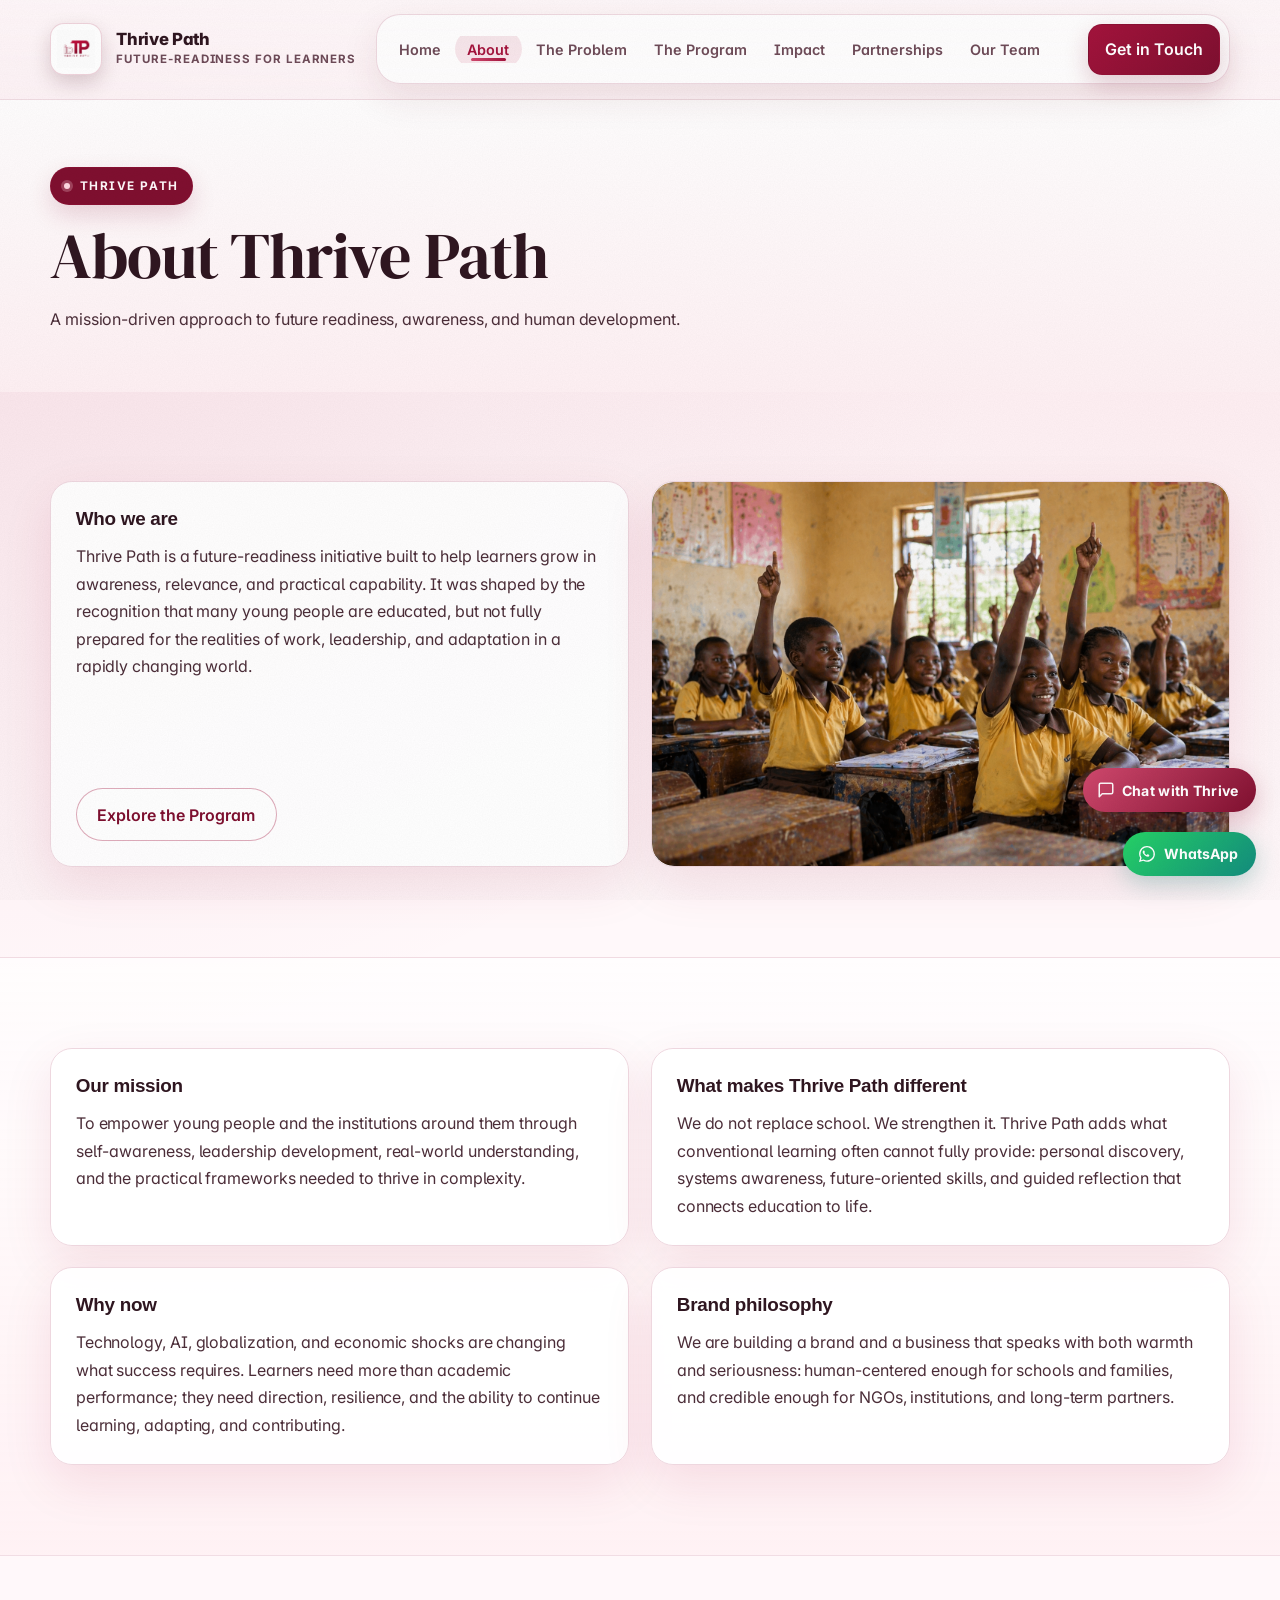
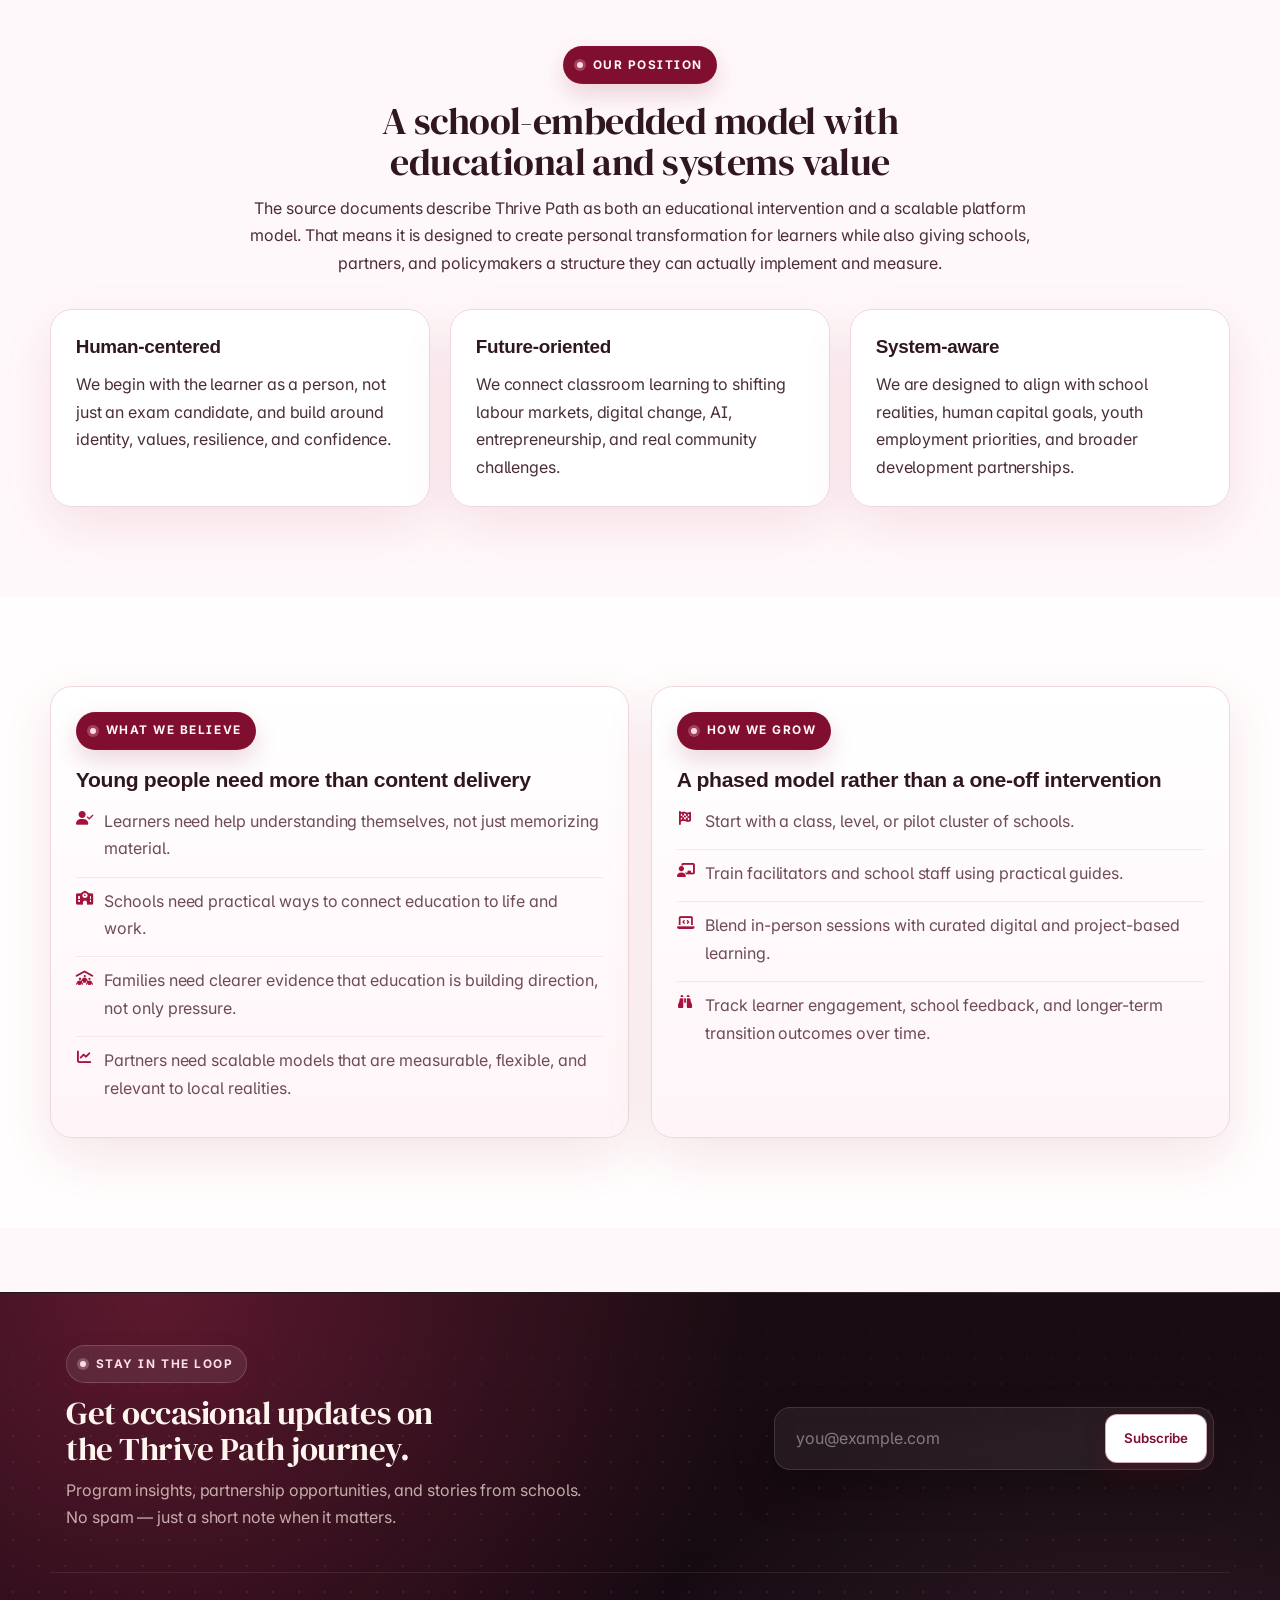
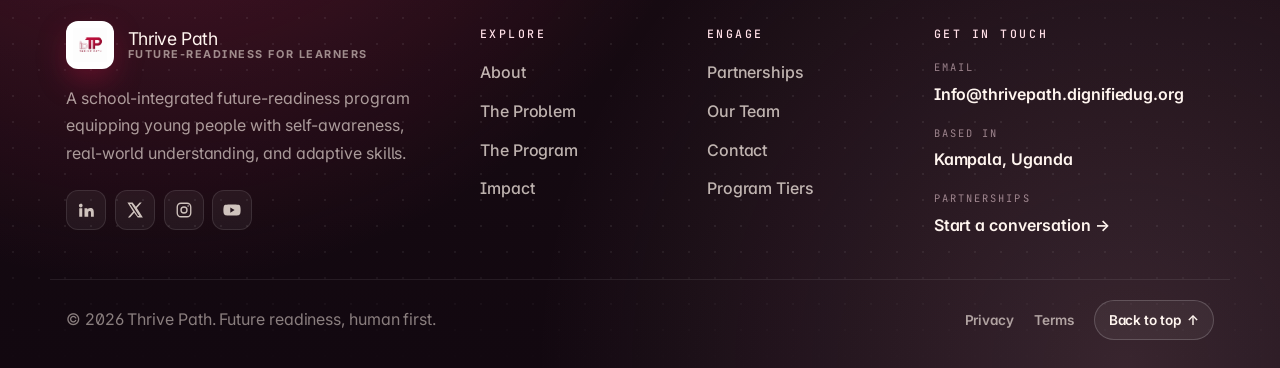
==== commit 5f5c4e6e: "Update site logo and sharpen rounded favicons across all pages" ====
--- a/about.html
+++ b/about.html
@@ -4,9 +4,10 @@
 <meta charset="UTF-8" />
 <meta name="viewport" content="width=device-width, initial-scale=1.0" />
 <title>Thrive Path | About</title>
-<link rel="icon" type="image/png" sizes="32x32" href="favicon-32.png?v=20260425" />
-<link rel="icon" type="image/png" sizes="16x16" href="favicon-16.png?v=20260425" />
-<link rel="apple-touch-icon" sizes="180x180" href="apple-touch-icon.png?v=20260425" />
+<link rel="icon" type="image/png" sizes="32x32" href="assets/favicon-32.png?v=20260508d" />
+<link rel="icon" type="image/png" sizes="16x16" href="assets/favicon-16.png?v=20260508d" />
+<link rel="shortcut icon" href="assets/favicon-32.png?v=20260508d" />
+<link rel="apple-touch-icon" sizes="180x180" href="assets/apple-touch-icon.png?v=20260508d" />
 <link rel="stylesheet" href="styles.css?v=20260426" />
 <link rel="stylesheet" href="https://cdnjs.cloudflare.com/ajax/libs/font-awesome/6.5.2/css/all.min.css" />
 </head>
@@ -14,7 +15,7 @@
 <nav class="navbar">
   <div class="nav-container">
     <a href="index.html" class="logo">
-      <span class="logo-mark logo-mark-image"><img class="logo-image" src="assets/IDPT.png" alt="Thrive Path logo" /></span>
+      <span class="logo-mark logo-mark-image"><img class="logo-image" src="assets/Thrive idpt 03.png" alt="Thrive Path logo" /></span>
       <span class="logo-lockup">
         <span class="logo-text">Thrive Path</span>
         <span class="logo-tag">Future-readiness for learners</span>
@@ -123,7 +124,7 @@
   <div class="container footer-grid">
     <div class="footer-brand-col">
       <div class="footer-brand">
-        <span class="logo-mark logo-mark-image"><img class="logo-image" src="assets/IDPT.png" alt="Thrive Path logo" /></span>
+        <span class="logo-mark logo-mark-image"><img class="logo-image" src="assets/Thrive idpt 03.png" alt="Thrive Path logo" /></span>
         <span class="footer-brand-text">
           <span class="logo-text">Thrive Path</span>
           <span class="logo-tag">Future-readiness for learners</span>
@@ -131,10 +132,10 @@
       </div>
       <p class="footer-text">A school-integrated future-readiness program equipping young people with self-awareness, real-world understanding, and adaptive skills.</p>
       <ul class="footer-social" aria-label="Social links">
-        <li><a href="https://www.linkedin.com/in/thrive-path-9a2949405/?lipi=urn%3Ali%3Apage%3Ad_flagship3_profile_view_base_contact_details%3BMNckpk%2BXTSGhBVVOzvlmeg%3D%3D" aria-label="LinkedIn" title="LinkedIn" target="_blank" rel="noopener noreferrer"><svg viewBox="0 0 24 24" width="18" height="18" fill="currentColor" aria-hidden="true"><path d="M4.98 3.5A2.5 2.5 0 1 1 5 8.5a2.5 2.5 0 0 1-.02-5zM3 9.75h4V21H3zM10 9.75h3.8v1.55h.05c.53-.95 1.83-1.95 3.77-1.95 4.03 0 4.78 2.55 4.78 5.87V21H18.6v-4.9c0-1.17-.02-2.68-1.67-2.68-1.67 0-1.93 1.27-1.93 2.59V21H10z"/></svg></a></li>
-        <li><a href="#" aria-label="X" title="X"><svg viewBox="0 0 24 24" width="18" height="18" fill="currentColor" aria-hidden="true"><path d="M18.244 2H21l-6.52 7.45L22.5 22h-6.77l-4.79-6.24L5.3 22H2.54l6.99-7.98L1.9 2h6.91l4.33 5.73L18.244 2zm-2.37 18h1.86L7.24 4H5.28l10.595 16z"/></svg></a></li>
-        <li><a href="#" aria-label="Instagram" title="Instagram"><svg viewBox="0 0 24 24" width="18" height="18" fill="none" stroke="currentColor" stroke-width="1.8" aria-hidden="true"><rect x="3" y="3" width="18" height="18" rx="5"/><circle cx="12" cy="12" r="4"/><circle cx="17.5" cy="6.5" r="1" fill="currentColor" stroke="none"/></svg></a></li>
-        <li><a href="#" aria-label="YouTube" title="YouTube"><svg viewBox="0 0 24 24" width="18" height="18" fill="currentColor" aria-hidden="true"><path d="M23 7.2a3 3 0 0 0-2.1-2.1C19.1 4.6 12 4.6 12 4.6s-7.1 0-8.9.5A3 3 0 0 0 1 7.2C.5 9 .5 12 .5 12s0 3 .5 4.8a3 3 0 0 0 2.1 2.1c1.8.5 8.9.5 8.9.5s7.1 0 8.9-.5a3 3 0 0 0 2.1-2.1c.5-1.8.5-4.8.5-4.8s0-3-.5-4.8zM9.75 15.5v-7L15.5 12z"/></svg></a></li>
+        <li><a href="https://www.linkedin.com/in/thrivepath-idtp-9a2949405/" aria-label="LinkedIn" title="LinkedIn" target="_blank" rel="noopener noreferrer"><svg viewBox="0 0 24 24" width="18" height="18" fill="currentColor" aria-hidden="true"><path d="M4.98 3.5A2.5 2.5 0 1 1 5 8.5a2.5 2.5 0 0 1-.02-5zM3 9.75h4V21H3zM10 9.75h3.8v1.55h.05c.53-.95 1.83-1.95 3.77-1.95 4.03 0 4.78 2.55 4.78 5.87V21H18.6v-4.9c0-1.17-.02-2.68-1.67-2.68-1.67 0-1.93 1.27-1.93 2.59V21H10z"/></svg></a></li>
+        <li><a href="https://x.com/thrivepath_idtp" aria-label="X" title="X" target="_blank" rel="noopener noreferrer"><svg viewBox="0 0 24 24" width="18" height="18" fill="currentColor" aria-hidden="true"><path d="M18.244 2H21l-6.52 7.45L22.5 22h-6.77l-4.79-6.24L5.3 22H2.54l6.99-7.98L1.9 2h6.91l4.33 5.73L18.244 2zm-2.37 18h1.86L7.24 4H5.28l10.595 16z"/></svg></a></li>
+        <li><a href="https://www.instagram.com/thrivepath_idtp" aria-label="Instagram" title="Instagram" target="_blank" rel="noopener noreferrer"><svg viewBox="0 0 24 24" width="18" height="18" fill="none" stroke="currentColor" stroke-width="1.8" aria-hidden="true"><rect x="3" y="3" width="18" height="18" rx="5"/><circle cx="12" cy="12" r="4"/><circle cx="17.5" cy="6.5" r="1" fill="currentColor" stroke="none"/></svg></a></li>
+        <li><a href="https://www.youtube.com/@Thrivepathofficial" aria-label="YouTube" title="YouTube" target="_blank" rel="noopener noreferrer"><svg viewBox="0 0 24 24" width="18" height="18" fill="currentColor" aria-hidden="true"><path d="M23 7.2a3 3 0 0 0-2.1-2.1C19.1 4.6 12 4.6 12 4.6s-7.1 0-8.9.5A3 3 0 0 0 1 7.2C.5 9 .5 12 .5 12s0 3 .5 4.8a3 3 0 0 0 2.1 2.1c1.8.5 8.9.5 8.9.5s7.1 0 8.9-.5a3 3 0 0 0 2.1-2.1c.5-1.8.5-4.8.5-4.8s0-3-.5-4.8zM9.75 15.5v-7L15.5 12z"/></svg></a></li>
       </ul>
     </div>
 
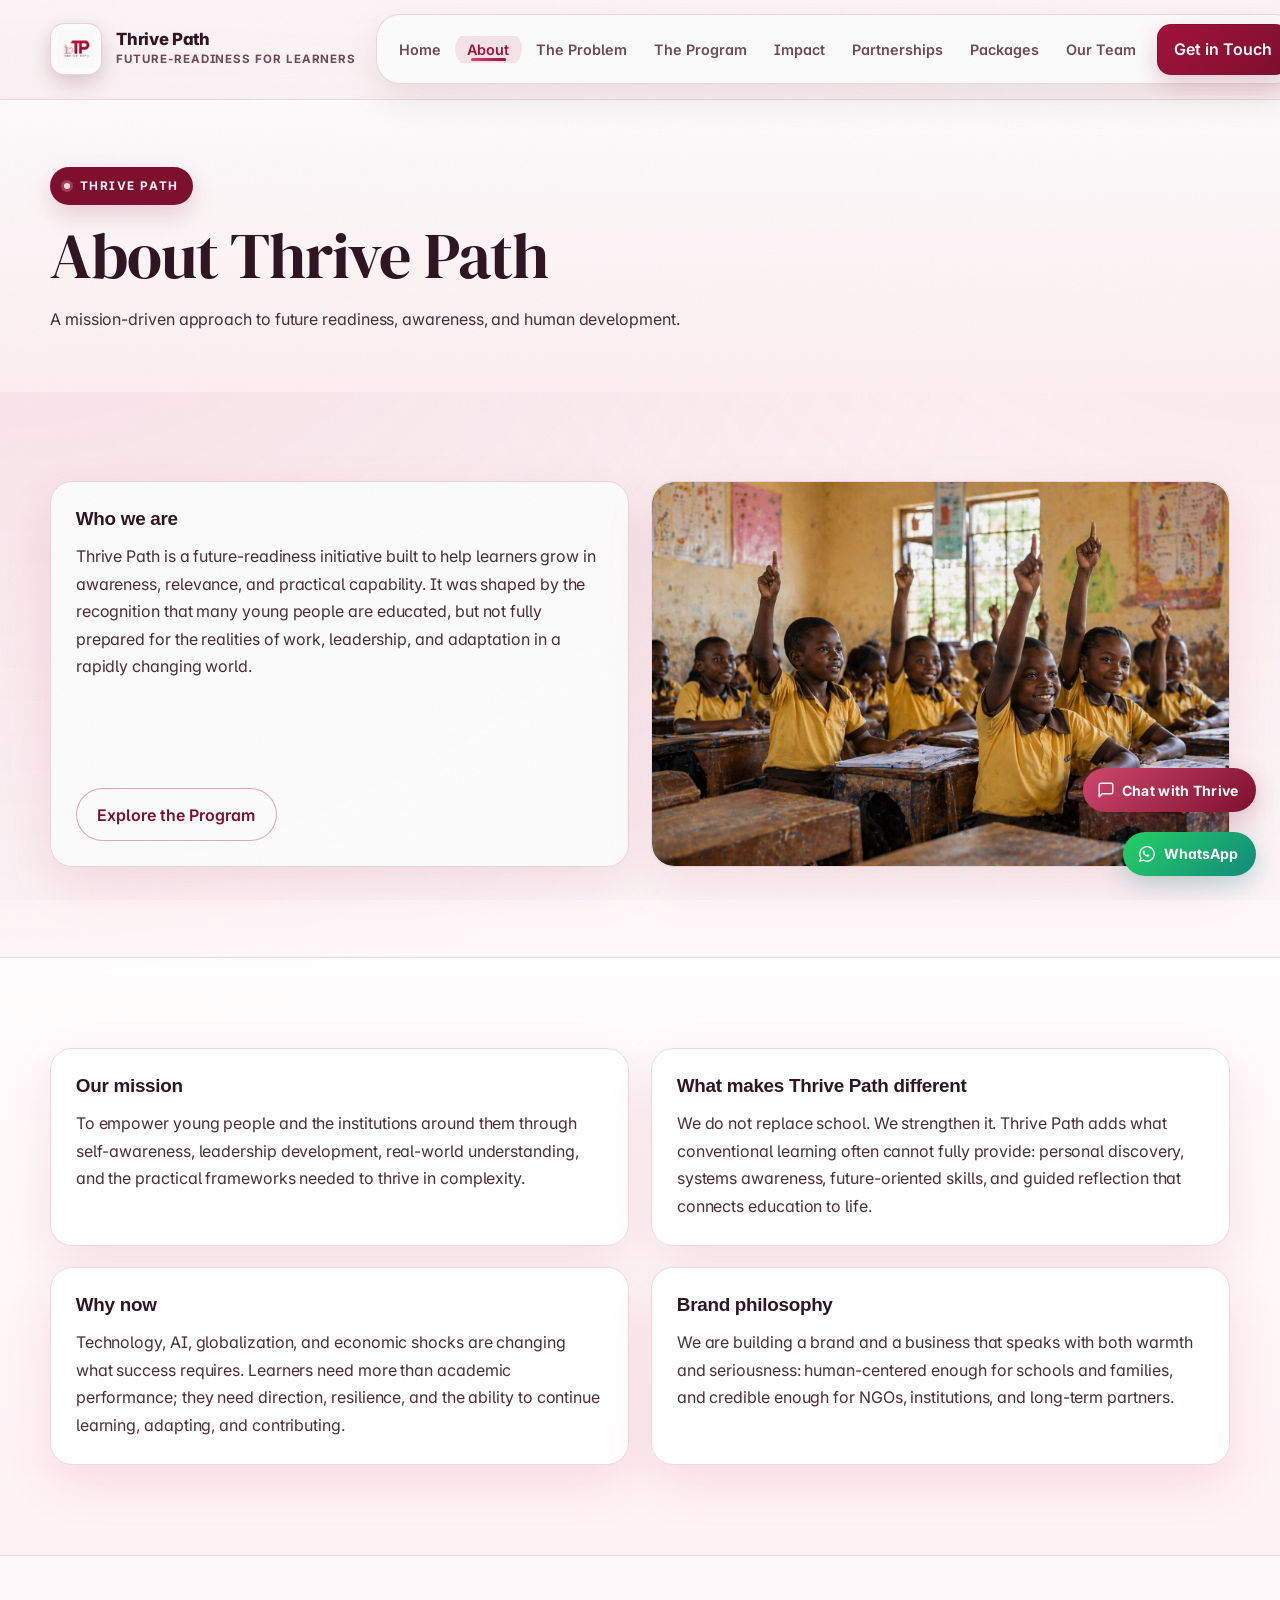
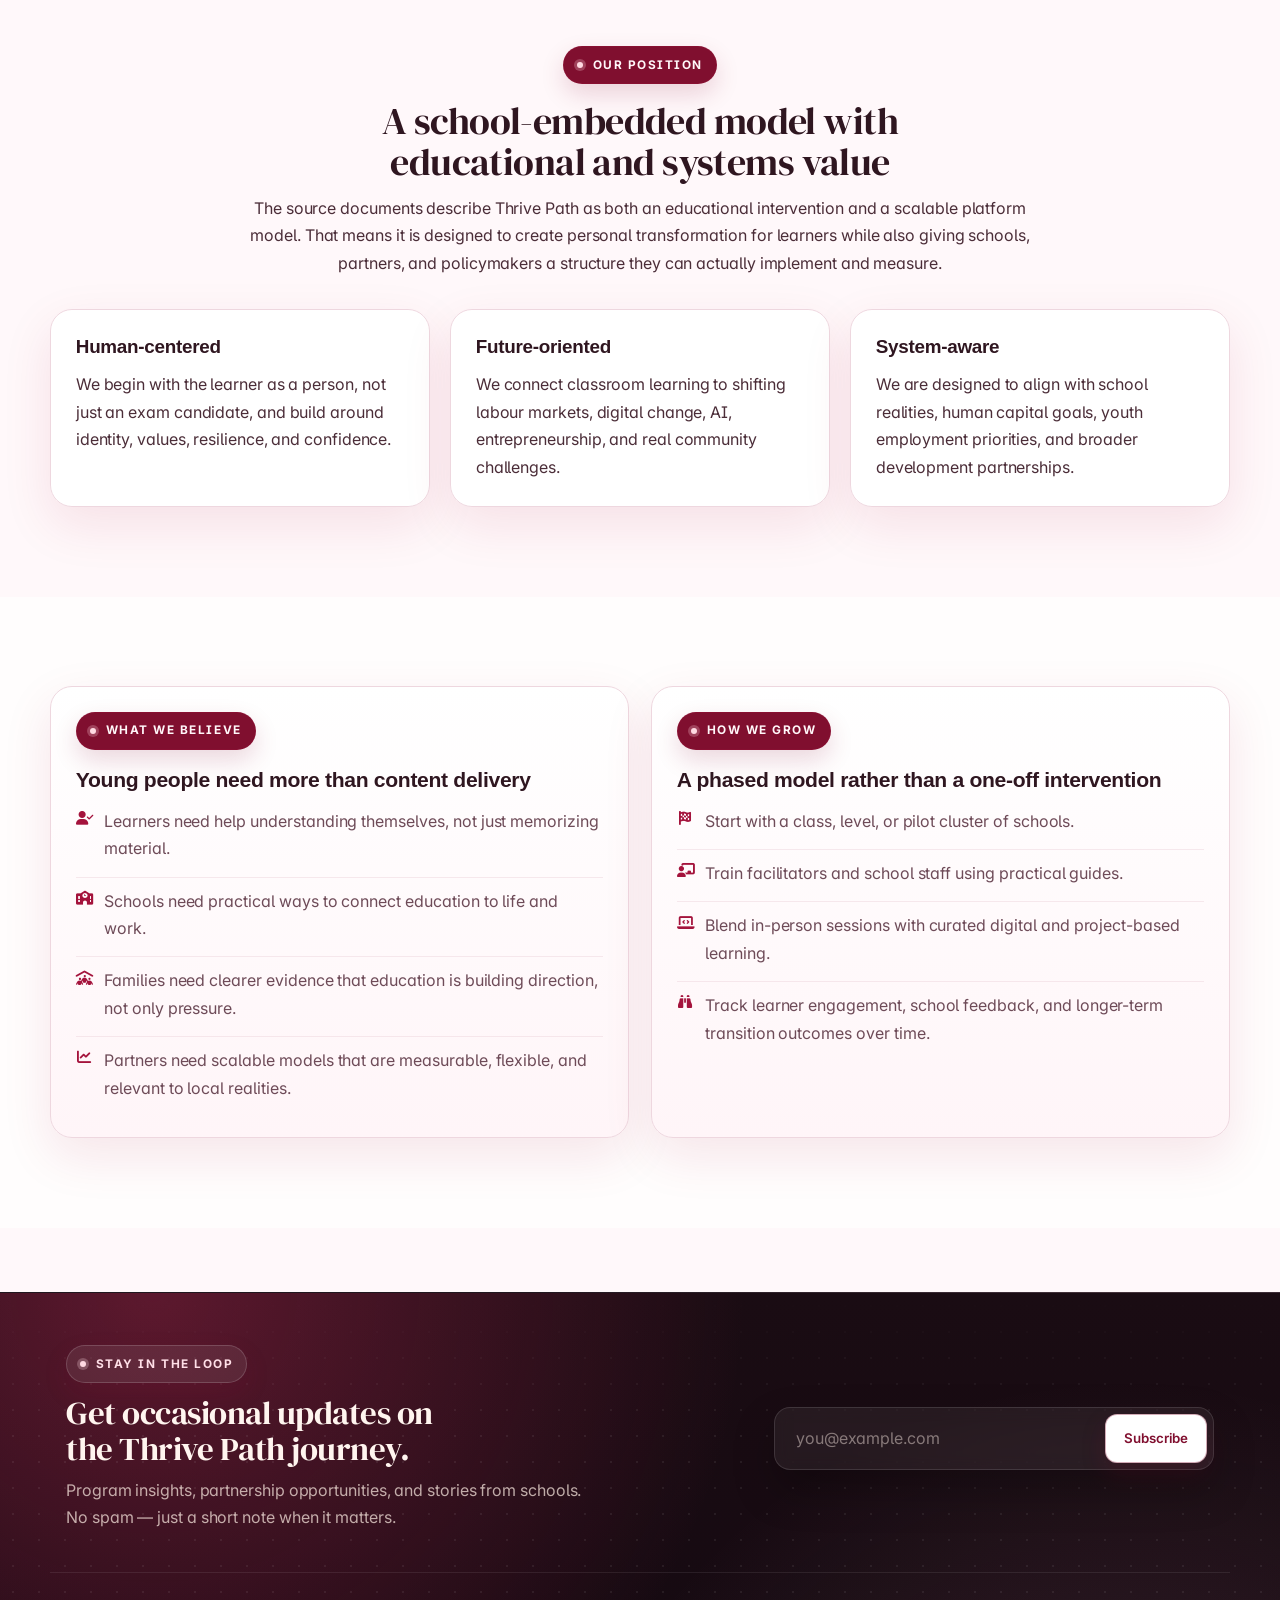
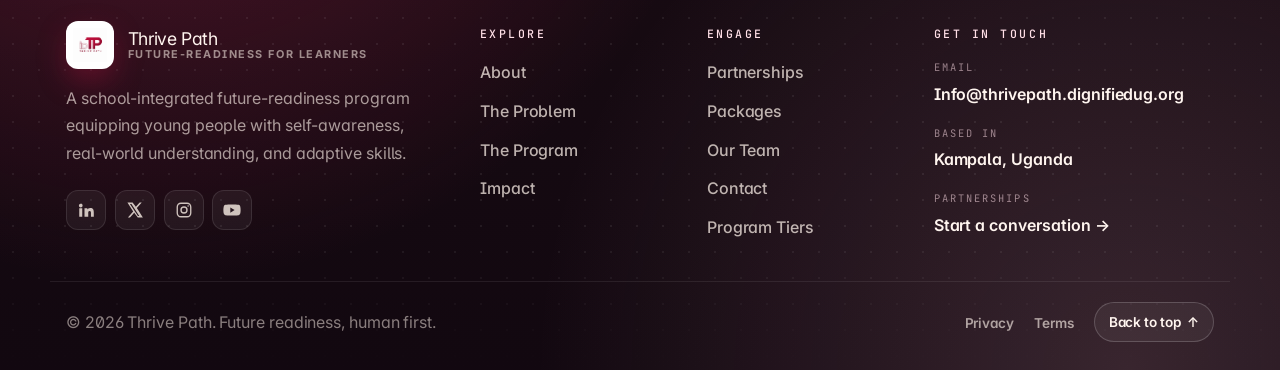
==== commit edb01657: "Redesign partnerships/packages pages and polish nav, accessibility, and UI fixes" ====
--- a/about.html
+++ b/about.html
@@ -4,14 +4,14 @@
 <meta charset="UTF-8" />
 <meta name="viewport" content="width=device-width, initial-scale=1.0" />
 <title>Thrive Path | About</title>
-<link rel="icon" type="image/png" sizes="32x32" href="assets/favicon-32.png?v=20260508d" />
-<link rel="icon" type="image/png" sizes="16x16" href="assets/favicon-16.png?v=20260508d" />
-<link rel="shortcut icon" href="assets/favicon-32.png?v=20260508d" />
-<link rel="apple-touch-icon" sizes="180x180" href="assets/apple-touch-icon.png?v=20260508d" />
+<link rel="icon" type="image/png" sizes="32x32" href="assets/favicon-32.png?v=20260508h" />
+<link rel="icon" type="image/png" sizes="16x16" href="assets/favicon-16.png?v=20260508h" />
+<link rel="shortcut icon" href="assets/favicon-32.png?v=20260508h" />
+<link rel="apple-touch-icon" sizes="180x180" href="assets/apple-touch-icon.png?v=20260508h" />
 <link rel="stylesheet" href="styles.css?v=20260426" />
 <link rel="stylesheet" href="https://cdnjs.cloudflare.com/ajax/libs/font-awesome/6.5.2/css/all.min.css" />
 </head>
-<body class="page-about">
+<body id="top" class="page-about">
 <nav class="navbar">
   <div class="nav-container">
     <a href="index.html" class="logo">
@@ -29,11 +29,12 @@
     <div class="nav-panel" id="site-menu">
       <ul class="nav-links">
         <li><a href="index.html">Home</a></li>
-        <li><a href="about.html" class="active">About</a></li>
+        <li><a href="about.html" class="active" aria-current="page">About</a></li>
         <li><a href="problem.html">The Problem</a></li>
         <li><a href="program.html">The Program</a></li>
         <li><a href="impact.html">Impact</a></li>
         <li><a href="partnerships.html">Partnerships</a></li>
+        <li><a href="packages.html">Packages</a></li>
         <li><a href="our-team.html">Our Team</a></li>
       </ul>
       <div class="nav-cta"><a href="contact.html" class="btn-primary">Get in Touch</a></div>
@@ -153,9 +154,10 @@
       <h4>Engage</h4>
       <ul class="footer-links">
         <li><a href="partnerships.html">Partnerships</a></li>
+        <li><a href="packages.html">Packages</a></li>
         <li><a href="our-team.html">Our Team</a></li>
         <li><a href="contact.html">Contact</a></li>
-        <li><a href="partnerships.html#pricing">Program Tiers</a></li>
+        <li><a href="packages.html#pricing">Program Tiers</a></li>
       </ul>
     </div>
 
--- a/styles.css
+++ b/styles.css
@@ -653,9 +653,17 @@
 .page-impact .impact-intro .media-frame{
   padding:0;
 }
+.page-impact .impact-intro .media-frame.square{
+  aspect-ratio:16 / 10;
+  overflow:hidden;
+}
 .page-impact .impact-intro .media-frame.square img{
-  aspect-ratio:5 / 4;
-  max-height:360px;
+  width:100%;
+  height:100%;
+  aspect-ratio:auto;
+  max-height:none;
+  object-fit:cover;
+  object-position:center;
 }
 .page-impact .impact-list,
 .page-program .impact-list,
@@ -1071,7 +1079,7 @@
     padding:1.5rem;
   }
   .page-impact .impact-intro .media-frame.square img{
-    max-height:340px;
+    max-height:none;
   }
   .page-partnerships .container,
   .page-partnerships .nav-container{
@@ -2185,10 +2193,11 @@
   transform: translateY(-100%);
 }
 .nav-links a{
-  overflow:hidden;
-  transition: color .25s ease, background-color .25s ease, transform .25s ease;
-}
-.nav-links a:hover{ transform: translateY(-1px); }
+  transition: color .25s ease, background-color .25s ease, box-shadow .25s ease;
+}
+.nav-links a:hover{
+  box-shadow: inset 0 0 0 1px rgba(164,19,60,.14);
+}
 
 /* ---------- Buttons: modern micro-interactions ---------------------------- */
 .btn,
@@ -2430,6 +2439,8 @@
   transition: width .1s linear;
   box-shadow: 0 0 10px rgba(164,19,60,.45);
 }
+/* Disabled to avoid unintended top-line artifact seen in production previews. */
+.scroll-progress{ display:none !important; }
 
 /* ---------- Selection -----------------------------------------------------*/
 ::selection{
@@ -4956,3 +4967,272 @@
     white-space: nowrap;
   }
 }
+
+/* ---- Partnerships and Packages redesign ---- */
+.page-partnerships .page-hero{
+  background:
+    radial-gradient(circle at 18% 20%, rgba(164,19,60,.12), transparent 34%),
+    radial-gradient(circle at 84% 12%, rgba(231,168,186,.24), transparent 32%),
+    linear-gradient(180deg, #fff8fa 0%, #fff2f5 100%);
+}
+.page-partnerships .partnership-benefit-card,
+.page-partnerships .partnership-opportunities-grid .content-card,
+.page-partnerships .partnership-story,
+.page-partnerships .partnership-kpi{
+  transition: transform .28s ease, box-shadow .28s ease, border-color .28s ease;
+}
+.page-partnerships .partnership-benefit-card:hover,
+.page-partnerships .partnership-opportunities-grid .content-card:hover,
+.page-partnerships .partnership-story:hover,
+.page-partnerships .partnership-kpi:hover{
+  transform: translateY(-4px);
+  box-shadow: 0 20px 44px rgba(128,15,47,.14);
+  border-color: rgba(164,19,60,.24);
+}
+.page-partnerships .partnership-kpi{
+  text-align: center;
+  background: linear-gradient(180deg, #fff 0%, #fff5f8 100%);
+}
+.page-partnerships .partnership-kpi .kpi-label{
+  color: var(--muted);
+  text-transform: uppercase;
+  letter-spacing: .12em;
+  font-size: .78rem;
+  font-weight: 800;
+}
+.page-partnerships .partnership-kpi .kpi-value{
+  font-size: clamp(2rem,4vw,2.7rem);
+  line-height: 1;
+  margin: .5rem 0;
+  color: var(--primary-deep);
+  font-weight: 800;
+}
+.page-partnerships .partnership-kpi .kpi-note{
+  margin: 0;
+  color: var(--muted);
+}
+.page-partnerships .partnership-story{
+  border-left: 4px solid rgba(164,19,60,.35);
+}
+.page-partnerships .story-meta{
+  margin-top: .85rem;
+  font-size: .88rem;
+  color: var(--primary);
+  font-weight: 700;
+}
+.page-partnerships .partnership-cta-band .panel-card{
+  background: linear-gradient(180deg, #fff 0%, #fff4f7 100%);
+}
+.page-partnerships .page-hero .hero-actions{
+  margin-top: 1.35rem;
+}
+.page-partnerships .list-modern li{
+  display: grid;
+  grid-template-columns: 1.1rem 1fr;
+  gap: .7rem;
+  align-items: start;
+}
+.page-partnerships .list-modern li i{
+  margin-top: .16rem;
+}
+
+.page-packages .page-hero{
+  background:
+    radial-gradient(circle at 12% 20%, rgba(164,19,60,.2), transparent 35%),
+    radial-gradient(circle at 88% 8%, rgba(177,29,70,.22), transparent 32%),
+    linear-gradient(180deg, #fff5f8 0%, #ffeef3 100%);
+}
+.page-packages .package-highlight-band{
+  border-top: 1px solid rgba(164,19,60,.1);
+  border-bottom: 1px solid rgba(164,19,60,.1);
+}
+.page-packages .package-highlight-card{
+  position: relative;
+  overflow: hidden;
+}
+.page-packages .package-highlight-card::after{
+  content: "";
+  position: absolute;
+  inset: 0;
+  background: linear-gradient(120deg, transparent 20%, rgba(255,255,255,.48), transparent 64%);
+  transform: translateX(-120%);
+  transition: transform .7s ease;
+  pointer-events: none;
+}
+.page-packages .package-highlight-card:hover::after{ transform: translateX(120%); }
+.page-packages .package-mini-label{
+  font-size: .8rem;
+  font-weight: 800;
+  letter-spacing: .08em;
+  text-transform: uppercase;
+  color: var(--primary);
+  margin-bottom: .75rem;
+}
+.page-packages .package-mini-label i{ margin-right: .35rem; }
+.page-packages .package-pricing-grid .pricing-card{
+  border: 1px solid rgba(164,19,60,.14);
+  box-shadow: 0 14px 34px rgba(128,15,47,.10);
+}
+.page-packages .package-pricing-grid .pricing-card h3{
+  margin-bottom: .55rem;
+}
+.page-packages .package-pricing-grid .price{
+  font-size: clamp(2.05rem, 3vw, 3rem);
+  font-weight: 800;
+  line-height: 1.05;
+  margin: .7rem 0 .35rem;
+  letter-spacing: -.02em;
+}
+.page-packages .package-pricing-grid .price-unit{
+  font-size: .52em;
+  font-weight: 700;
+  color: var(--muted);
+}
+.page-packages .package-pricing-grid .price-note{
+  color: var(--muted);
+  margin-bottom: .8rem;
+}
+.page-packages .package-pricing-grid .price-note i{
+  margin-right: .42rem;
+  color: var(--primary);
+}
+.page-packages .package-pricing-grid .pricing-points{
+  list-style: none;
+  display: grid;
+  gap: .6rem;
+  margin: 0;
+  padding: 0;
+}
+.page-packages .package-pricing-grid .pricing-points li{
+  list-style: none;
+  display: grid;
+  grid-template-columns: 1.1rem 1fr;
+  gap: .55rem;
+  align-items: start;
+  color: var(--text);
+}
+.page-packages .package-pricing-grid .pricing-points li i{
+  color: var(--primary-deep);
+  margin-top: .16rem;
+  font-size: .98rem;
+}
+.page-packages .package-pricing-grid .pricing-footer{
+  margin-top: .7rem;
+  color: var(--muted);
+}
+.page-packages .package-pricing-grid .pricing-actions{
+  margin-top: auto;
+  padding-top: .8rem;
+}
+.page-packages .package-plan-card{
+  transition: transform .3s ease, box-shadow .3s ease;
+}
+.page-packages .package-plan-card:hover{
+  transform: translateY(-6px);
+  box-shadow: 0 24px 48px rgba(128,15,47,.16);
+}
+.page-packages .package-plan-featured{
+  position: relative;
+  border: 1px solid rgba(164,19,60,.35);
+  background: linear-gradient(180deg, #fff8fa 0%, #fff1f5 100%);
+}
+.page-packages .package-plan-featured::before{
+  content: "Recommended";
+  position: absolute;
+  top: 12px;
+  right: 12px;
+  padding: .3rem .65rem;
+  border-radius: 999px;
+  font-size: .7rem;
+  letter-spacing: .08em;
+  text-transform: uppercase;
+  font-weight: 800;
+  color: #fff;
+  background: linear-gradient(135deg, var(--primary), var(--primary-2));
+}
+.page-packages .package-comparison-card{
+  overflow: hidden;
+}
+.page-packages .package-compare-table-wrap{
+  overflow-x: auto;
+}
+.page-packages .package-compare-table{
+  width: 100%;
+  border-collapse: collapse;
+  min-width: 760px;
+}
+.page-packages .package-compare-table th,
+.page-packages .package-compare-table td{
+  padding: .9rem .85rem;
+  border-bottom: 1px solid rgba(238,215,223,.9);
+  text-align: left;
+  color: var(--muted);
+}
+.page-packages .package-compare-table th{
+  color: var(--text);
+  font-size: .83rem;
+  text-transform: uppercase;
+  letter-spacing: .08em;
+  font-weight: 800;
+  background: rgba(255,241,244,.65);
+}
+.page-packages .package-compare-table tbody tr:hover{
+  background: rgba(255,246,249,.72);
+}
+.page-packages .package-inclusions-grid .content-card h3 i{
+  margin-right: .45rem;
+  color: var(--primary);
+}
+.page-packages .package-faq-list{
+  display: grid;
+  gap: .75rem;
+  margin-top: .5rem;
+}
+.page-packages .package-faq-list details{
+  border: 1px solid rgba(238,215,223,.95);
+  border-radius: 14px;
+  background: linear-gradient(180deg, #fff 0%, #fff9fb 100%);
+  padding: .88rem 1rem;
+}
+.page-packages .package-faq-list summary{
+  cursor: pointer;
+  list-style: none;
+  font-weight: 700;
+  color: var(--text);
+}
+.page-packages .package-faq-list summary::-webkit-details-marker{ display:none; }
+.page-packages .package-faq-list details p{
+  margin-top: .65rem;
+}
+.page-packages .package-cta-card{
+  background: linear-gradient(180deg, #fff 0%, #fff2f6 100%);
+  border-color: rgba(164,19,60,.22);
+}
+
+@media (max-width: 900px){
+  .page-packages .package-pricing-grid,
+  .page-partnerships .partnership-benefits-grid{
+    grid-template-columns: 1fr;
+  }
+}
+
+/* Final override: keep Impact intro image fully fitted on all breakpoints. */
+.page-impact .impact-intro .media-frame.square{
+  aspect-ratio: auto !important;
+}
+.page-impact .impact-intro .media-frame.square img{
+  width: 100% !important;
+  height: auto !important;
+  max-height: none !important;
+  aspect-ratio: auto !important;
+  object-fit: contain !important;
+  object-position: center !important;
+}
+/* Keep this media card visually stable (no jump/zoom on hover). */
+.page-impact .impact-intro .split-card--media:hover{
+  transform: none !important;
+}
+.page-impact .impact-intro .split-card--media .image-card:hover img{
+  transform: none !important;
+  filter: none !important;
+}
